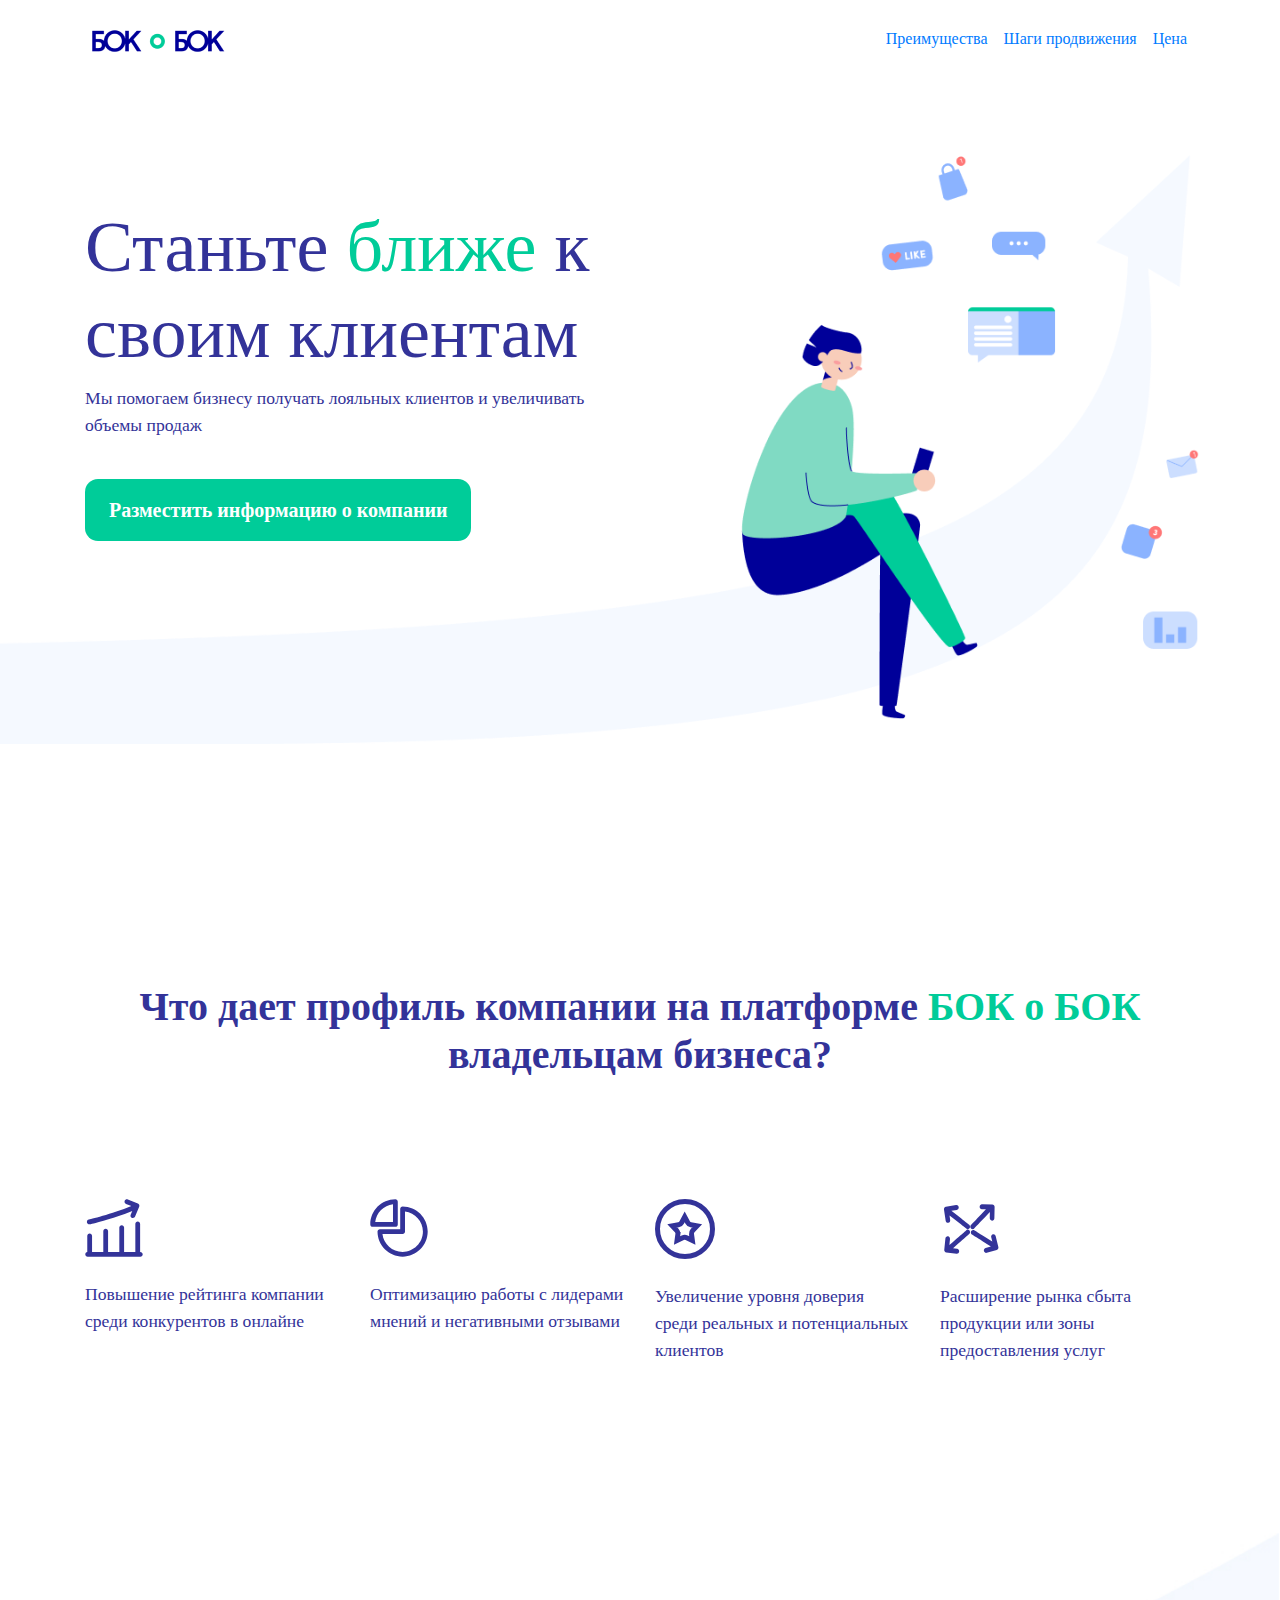
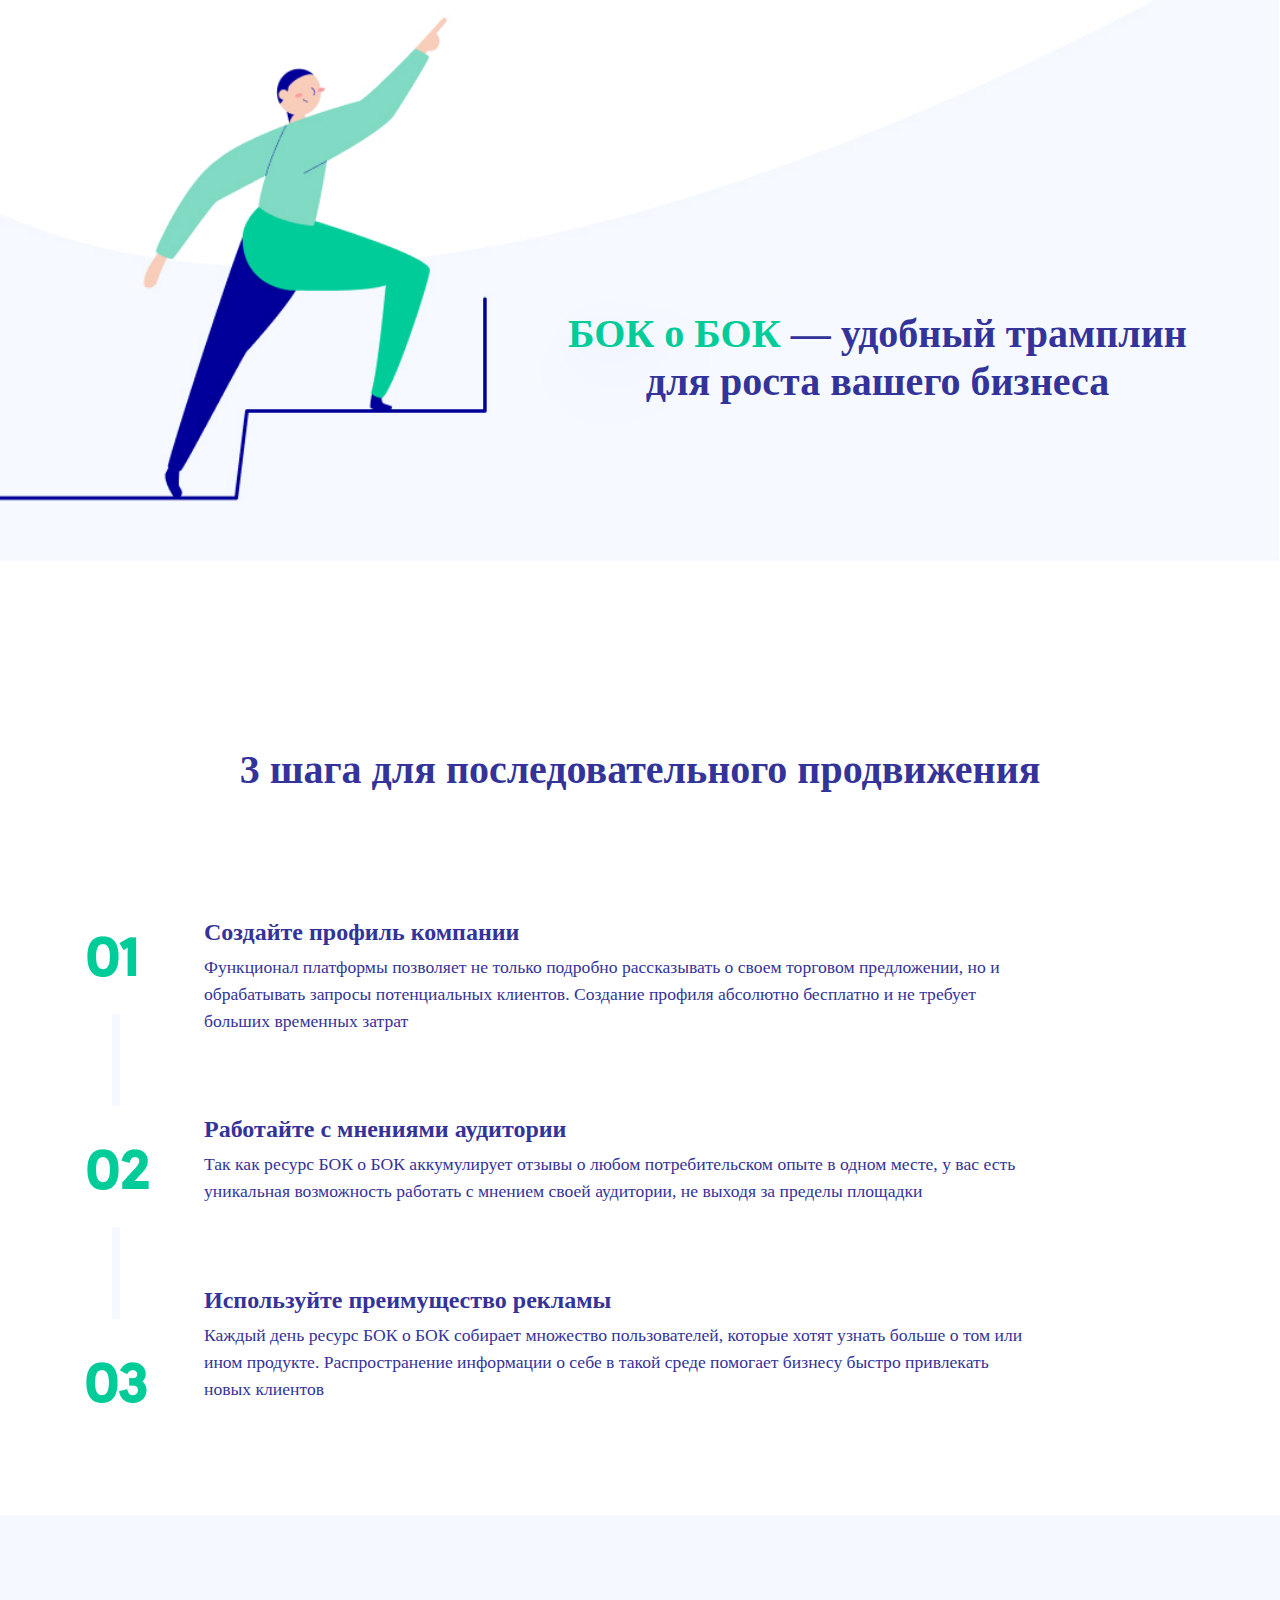
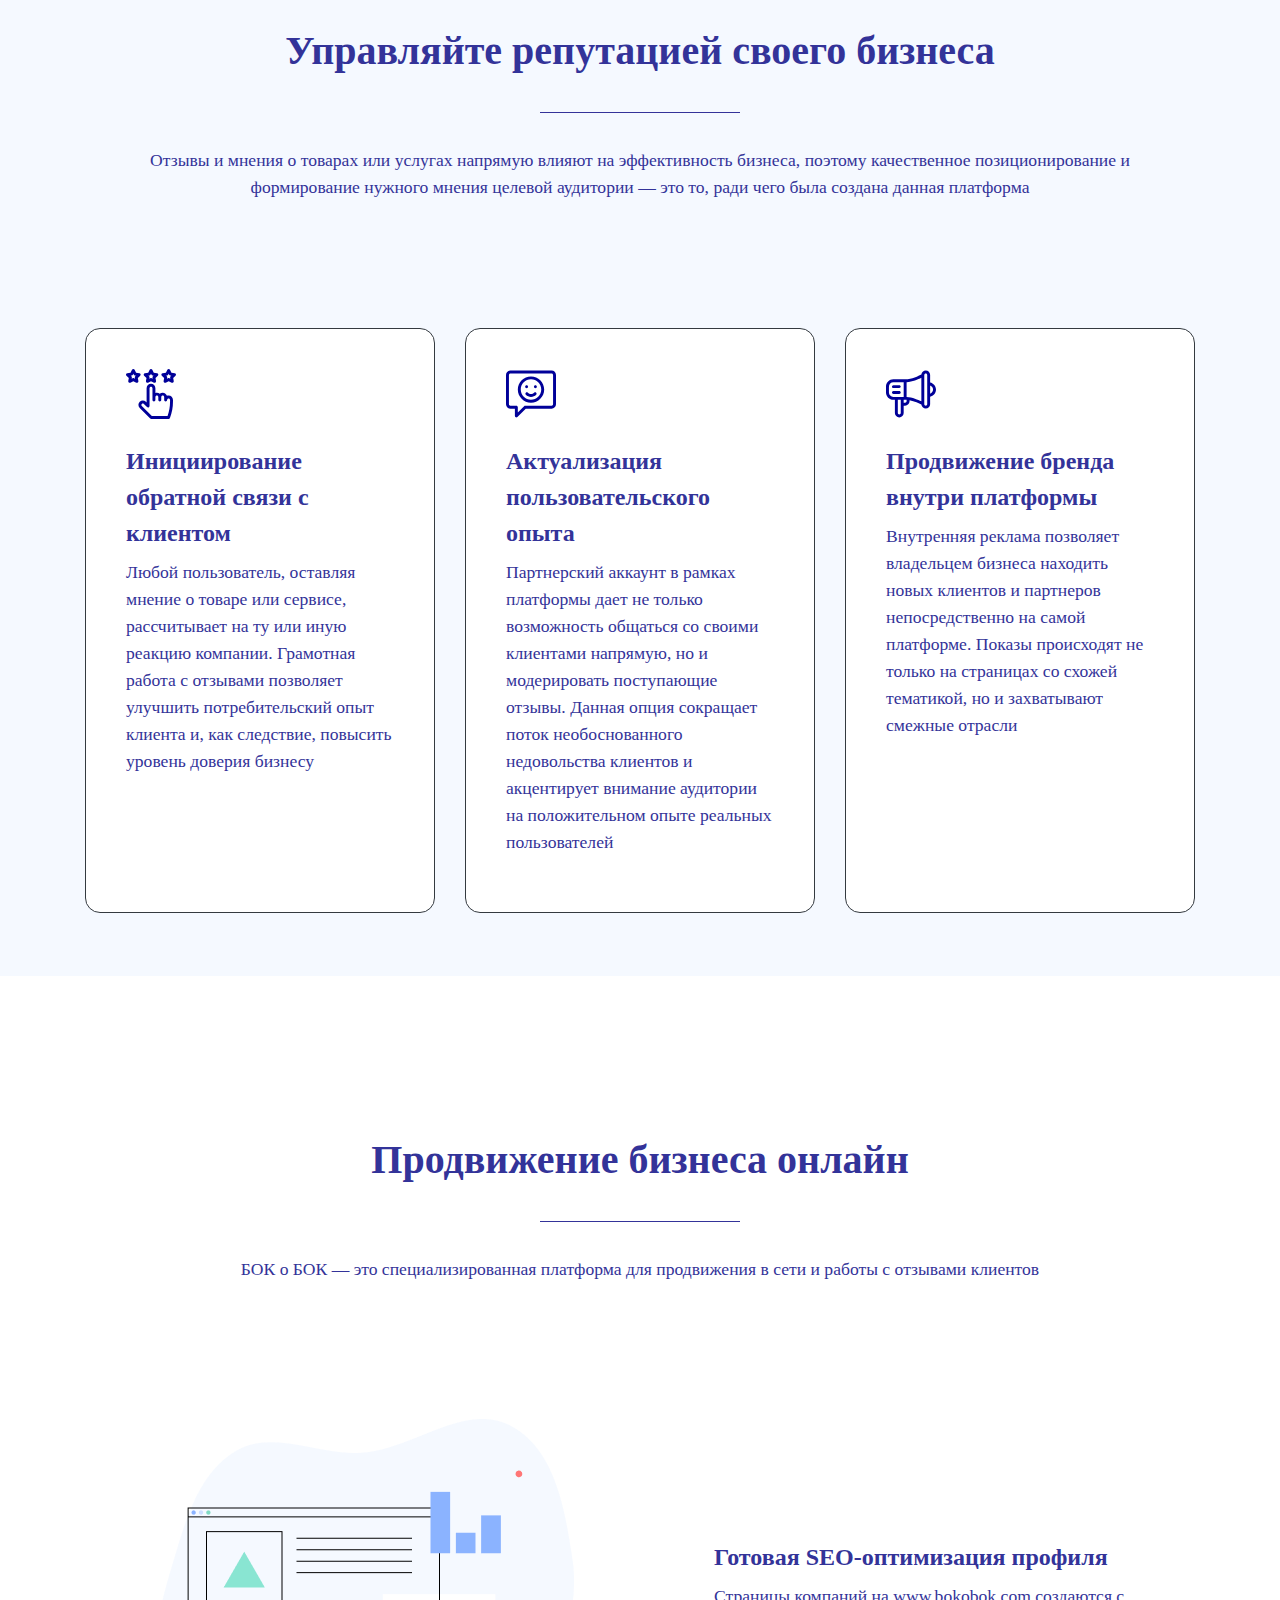
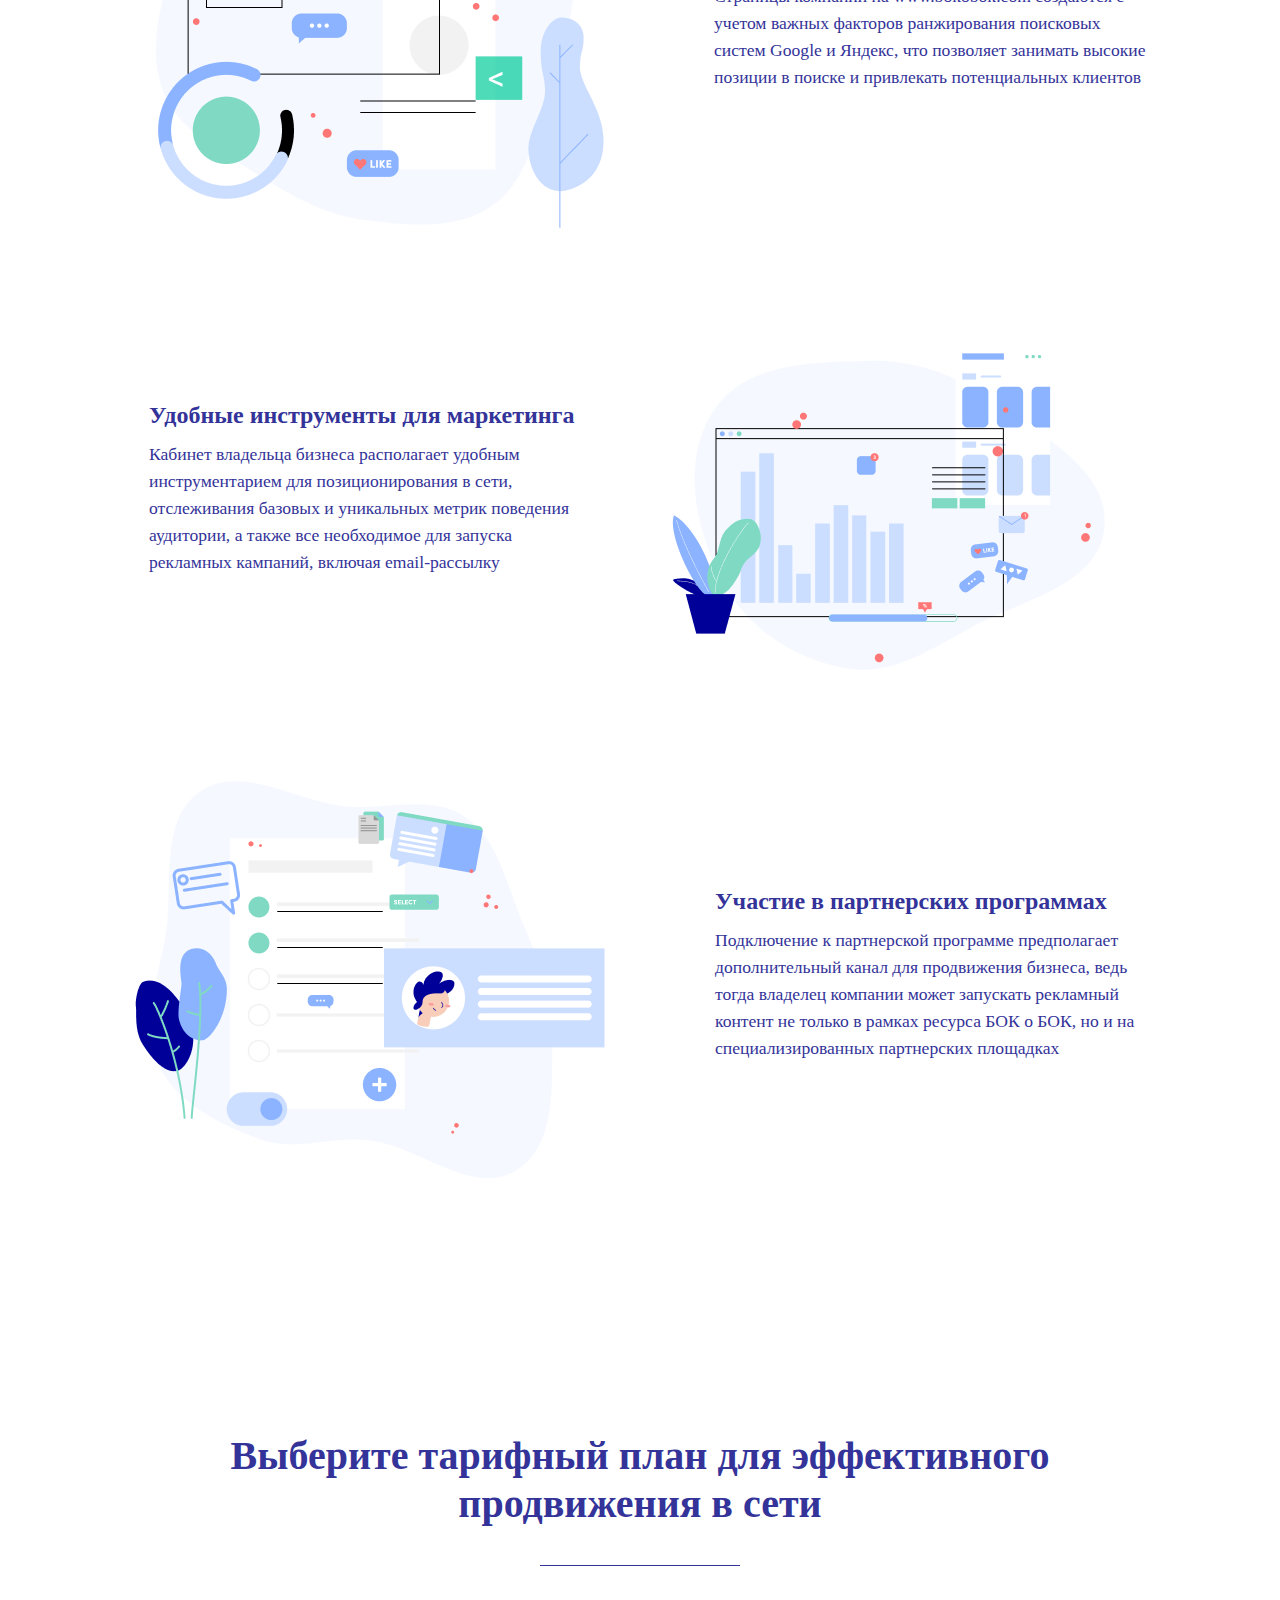
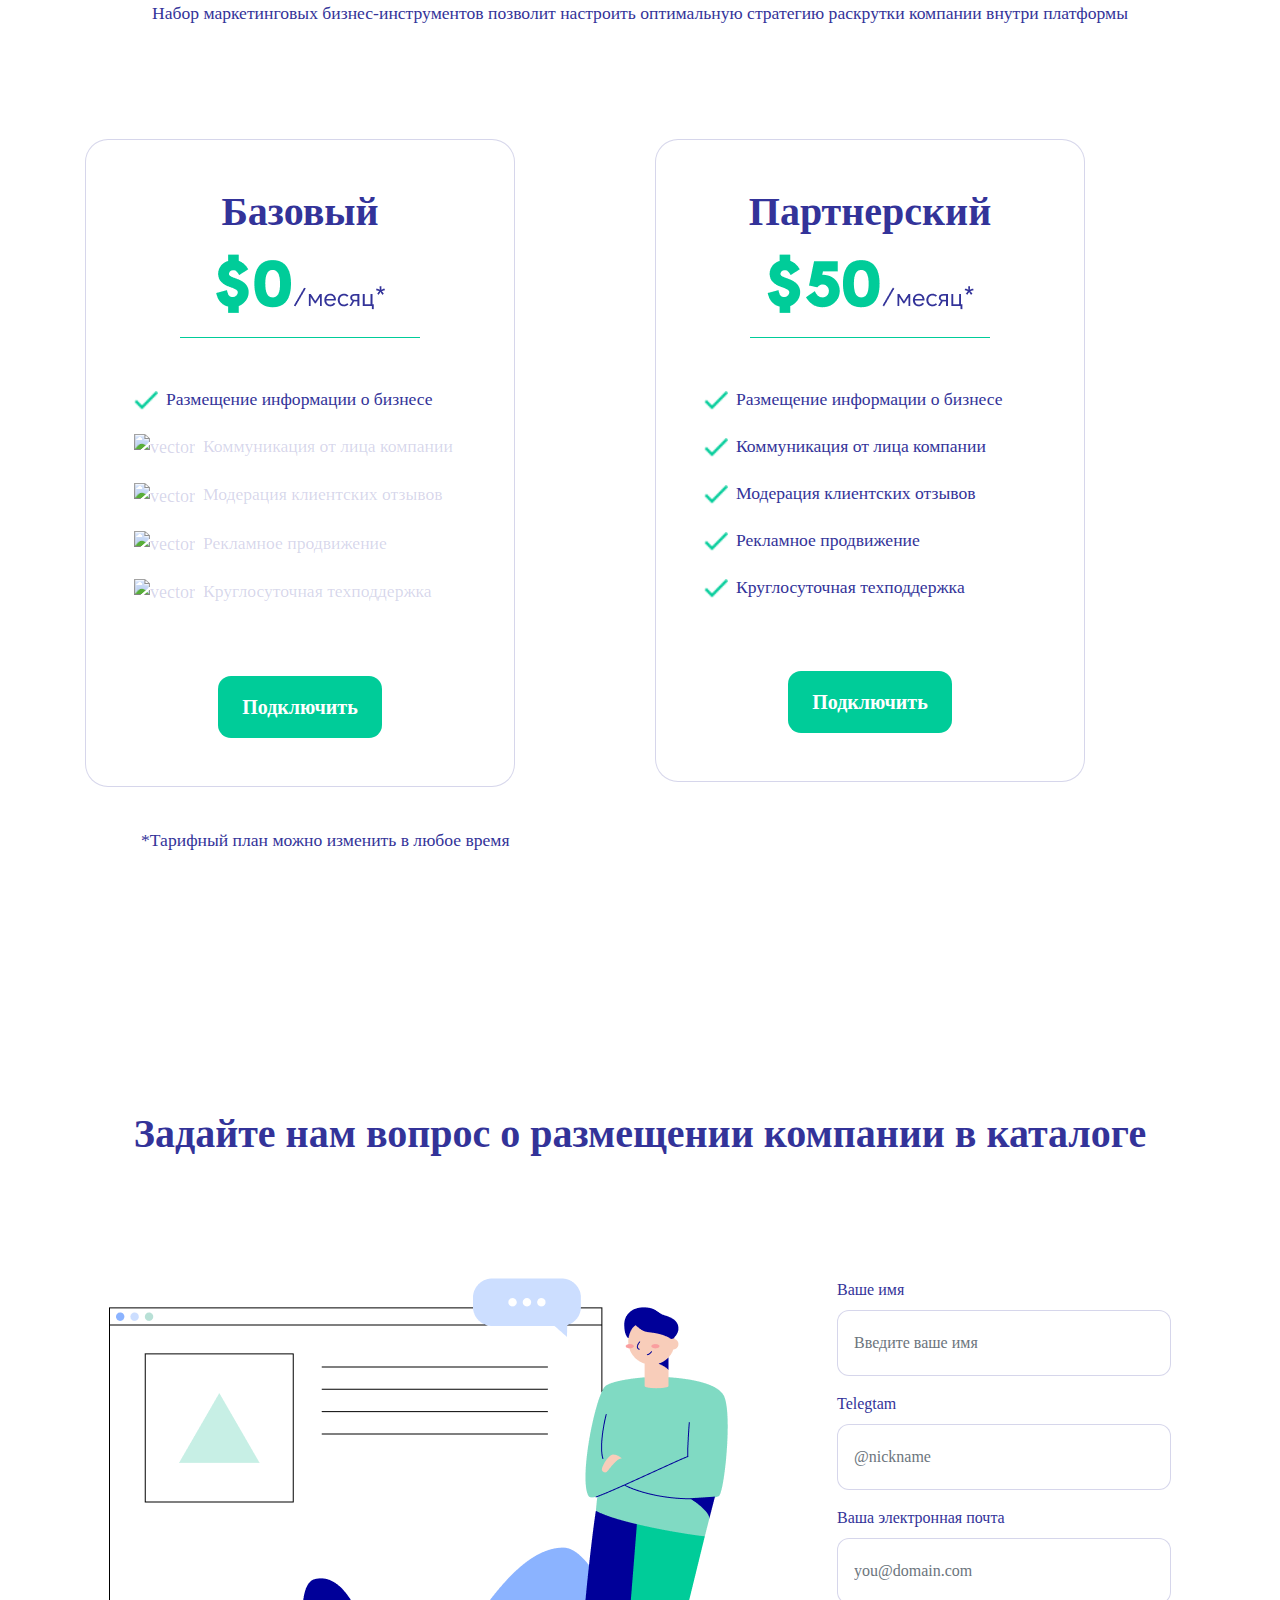
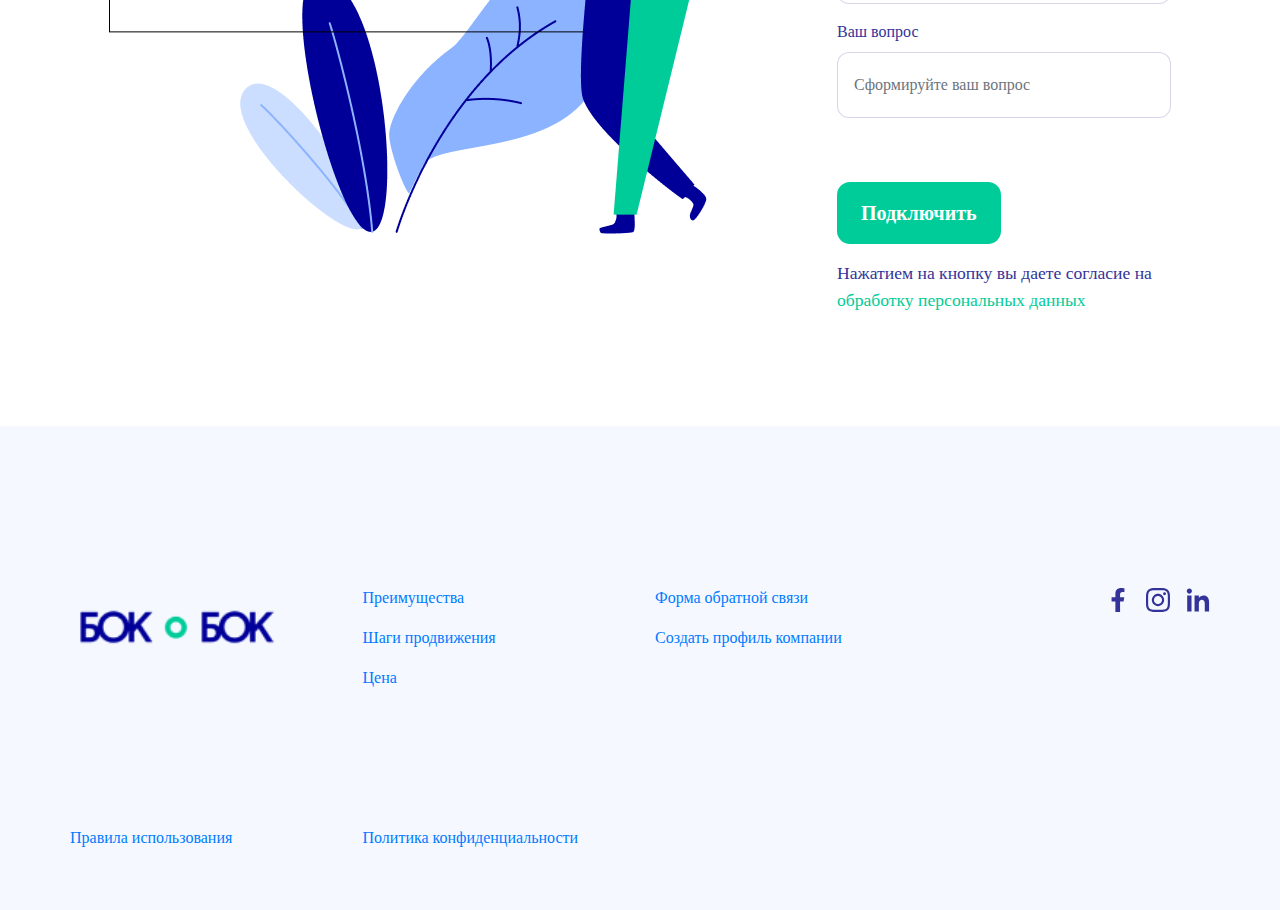
==== index.html @ e5f2a73c "s4" ====
<!DOCTYPE html>
<html lang="en">
<head>
    <meta charset="UTF-8">
    <meta http-equiv="X-UA-Compatible" content="IE=edge">
    <meta name="viewport" content="width=device-width, initial-scale=1.0">
    <title>Leading-page</title>
    <link rel="stylesheet" href="https://maxcdn.bootstrapcdn.com/bootstrap/4.0.0/css/bootstrap.min.css"
    integrity="sha384-Gn5384xqQ1aoWXA+058RXPxPg6fy4IWvTNh0E263XmFcJlSAwiGgFAW/dAiS6JXm" crossorigin="anonymous">
    <link rel="stylesheet" href="./css/style.css">
    <link rel="stylesheet" href="./fonts/fonts.css">
</head>
<body>


   <main>
    <!-- Navigation -->
<header>
    <nav class="navbar navbar-expand-md bg-white navbar-typography scrolling-navbar  fixed-top">
        <!-- Brand/logo -->
        <div class="container ">
            <div>
                <a class="navbar-brand" href="#">
                    <img src="./images/logo.png" alt="logo" style="width:145px;">
                </a>
            </div>
            <button class="navbar-toggler navbar-white" type="button" data-toggle="collapse"
                data-target="#collapsibleNavbar">
                <span class="navbar-toggler-icon"></span>
            </button>
            <!-- Links -->
            <div class="collapse navbar-collapse justify-content-end" id="collapsibleNavbar">
                <ul class="navbar-nav smooth-scroll ">
                    <li class="nav-item">
                        <a class="nav-link" href="#">Преимущества</a>
                    </li>
                    <li class="nav-item">
                        <a class="nav-link" href="#">Шаги продвижения</a>
                    </li>
                    <li class="nav-item">
                        <a class="nav-link " href="#">Цена</a>
                    </li>
                </ul>
            </div>

        </div>
    </nav>
</header>

<!-- section 1-->
<section class="section1">

    <div class="text-left container text-container ">
        <div class="row">
            <div class="col-sm-6">
                <h1 class="display-3">Станьте <span class="text-success">ближе</span> к своим клиентам</h1>
                <p class="mb-4" >Мы помогаем бизнесу получать лояльных клиентов и увеличивать объемы продаж</p>
                <button type="button" class="left btn btn-success mt-3">Разместить информацию о компании</button>
            </div>
        <!--  <div class="col-sm-6"></div>-->
        </div>

    </div>


</section>


<!-- section 2-->
<section class="section2 ">

    <div class="text-left container ">
        <div class="row">
            <div class="col-sm-12">
                <h2 class="tex">Что дает профиль компании на платформе <span class="text-success">БОК о БОК</span>
                    владельцам бизнеса?
                </h2>
            </div>
        </div>

        <div class="row tabl-text">
            <div class="col-sm-6 col-md-3">
                <img class="img-fluid mb-4" src="./images/Group.svg" alt="group ">
                <p>Повышение рейтинга компании среди конкурентов в онлайне</p>
            </div>
            <div class="col-sm-6 col-md-3"><img class="img-fluid mb-4" src="./images/path.svg" alt="path">
                <p>Оптимизацию работы с лидерами мнений и негативными отзывами</p>
            </div>
            <div class="col-sm-6 col-md-3"><img class="img-fluid mb-4" src="./images/star.svg" alt="star">
                <p>Увеличение уровня доверия среди реальных и потенциальных клиентов</p>
            </div>
            <div class="col-sm-6 col-md-3"><img class="img-fluid mb-4" src="./images/scale.svg" alt="scale">
                <p>Расширение рынка сбыта продукции или зоны предоставления услуг</p>
            </div>
        </div>


    </div>


</section>

<!-- section 3-->
<section class="section3 ">
    <div class="text-left container">
        <div class="row">
            <div class="col-sm-5">

            </div>
            <div class="col-sm-7">
                <h2> <span class="text-success">БОК о БОК</span> — удобный трамплин для роста вашего бизнеса</h2>
            </div>
        </div>
</section>


<!--section 4-->

<section >
    <div class="container pt-5 pb-5  mb-5 mt-5">   
        

            
            <div class="jumbotron text-center bg-transparent">
                <h2 class="mb-4">3 шага для последовательного продвижения</h2>
            </div>

           
            <div class="row">
                <div class="col-1 mr-3 d-block">
                <img  src="./images/numbers.png" alt="numbers">
                </div>
            
                <div class="col-9 col-md-offset-2 d-flex flex-column justify-content-between ml-2">
                    <div>
                        <h3 class="mb-1 ">Создайте профиль компании</h3>
                        <p>Функционал платформы позволяет не только подробно рассказывать о своем торговом предложении,
                        но и
                        обрабатывать запросы
                        потенциальных клиентов. Создание профиля абсолютно бесплатно и не требует больших временных
                        затрат</p>
                    </div>
            
                    <div>
                        <h3 class="mb-1">Работайте с мнениями аудитории</h3>
                        <p>Так как ресурс БОК о БОК аккумулирует отзывы о любом потребительском опыте в одном месте, у
                        вас
                        есть
                        уникальная
                        возможность работать с мнением своей аудитории, не выходя за пределы площадки</p>
                    </div>
            
                     <div class="text-left">
                        <h3 class="mb-1">Используйте преимущество рекламы</h3>
                         <p>Каждый день ресурс БОК о БОК собирает множество пользователей, которые хотят узнать больше о
                        том
                        или ином
                        продукте.
                        Распространение информации о себе в такой среде помогает бизнесу быстро привлекать новых
                        клиентов</p>
                    </div>
                </div>
            </div>
            </div>
            </div>
            </section>
<!--section 5-->

<section class="section5 ">
    <div class="container pt-5 pb-5  mb-5 mt-5">

        <div class="jumbotron text-center bg-transparent">
            <h2 class="mb-4">Управляйте репутацией своего бизнеса</h2>
            <img  src="./images/Line.jpg" alt="line">
            <p class="mt-4 ">Отзывы и мнения о товарах или услугах напрямую влияют на эффективность бизнеса, поэтому качественное
                позиционирование и
                формирование нужного мнения целевой аудитории — это то, ради чего была создана данная платформа</p>
        </div>

        <div class="row gx-5 d-flex justify-content-between">

            <div class="col  bg-white border-dark d-block row-card box">
                <img  class="mb-4" src="./images/rating.svg" alt="rating">
                <h3 class="">Инициирование обратной связи с клиентом</h3>
                <p>Любой пользователь, оставляя мнение о товаре или сервисе, рассчитывает на ту или иную реакцию
                    компании. Грамотная
                    работа
                    с отзывами позволяет улучшить потребительский опыт клиента и, как следствие, повысить уровень
                    доверия бизнесу
                </p>
            </div>

            <div class="col  bg-white border-dark d-block row-card box">
                    

                <img class="mb-4" src="./images/good-review.svg" alt="good">
                <h3>Актуализация пользовательского опыта</h3>
                <p>Партнерский аккаунт в рамках платформы дает не только возможность общаться со своими клиентами
                    напрямую, но и
                    модерировать поступающие отзывы. Данная опция сокращает поток необоснованного недовольства клиентов
                    и акцентирует
                    внимание аудитории на положительном опыте реальных пользователей
                </p>
            
            </div>

            <div class="col  bg-white border-dark d-block row-card box">
                <img class="mb-4" src="./images/megaphone.svg" alt="megaphone">
                <h3>Продвижение бренда внутри платформы</h3>
                <p>Внутренняя реклама позволяет владельцем бизнеса находить новых клиентов и партнеров непосредственно
                    на самой платформе.
                    Показы происходят не только на страницах со схожей тематикой, но и захватывают смежные отрасли
                </p>
            </div>
      
        </div>
    </div>
</section>

    <!--section 6-->
    <section >

        <div class="container pt-5 pb-5  mb-5 mt-5">

            <div class="jumbotron text-center ">
                <h2 class="mb-4">Продвижение бизнеса онлайн</h2>
                <img  src="./images/Line.jpg" alt="line">
                <p class="mt-4 ">БОК о БОК — это специализированная платформа для продвижения в сети и работы с отзывами клиентов</p>
            </div>


        <div class="container px-4">
            <div class="row gx-5">

                <div class="col">
                    <div class="p-4 mr-3"> 
                        <img  src="./images/illustr1.png" alt="illustr1"></div>
                </div>
                <div class="col d-flex justify-content-around align-items-center  ml-3 ">
                    <div class="p-4  ">
                   <h3>Готовая SEO-оптимизация профиля</h3>
                    <p >Страницы компаний на www.bokobok.com создаются с учетом важных факторов ранжирования поисковых систем Google и Яндекс,
                    что позволяет занимать высокие позиции в поиске и привлекать потенциальных клиентов</p>
                </div>
                </div>
            </div>

            <div class="row gx-5">
            
                
                <div class="col d-flex justify-content-around align-items-center ml-3">
                    <div class="p-4 ">
                        <h3>Удобные инструменты для маркетинга</h3>
                        <p >Кабинет владельца бизнеса располагает удобным инструментарием для позиционирования в
                            сети, отслеживания базовых и
                            уникальных метрик поведения аудитории, а также все необходимое для запуска рекламных кампаний, включая
                            email-рассылку</p>
                    </div>
                </div>
                <div class="col ">
                    <div class="p-4 mr-3">
                        <img src="./images/illustr2.png" alt="illustr2">
                    </div>
                </div>
            </div>

<div class="row gx-5">

    <div class="col">
        <div class="p-4 mr-3">
            <img src="./images/illustr3.png" alt="illustr3">
        </div>
    </div>
    <div class="col d-flex justify-content-around align-items-center ml-3">
        <div class="p-4 ">
            <h3>Участие в партнерских программах</h3>
            <p>Подключение к партнерской программе предполагает дополнительный канал для продвижения бизнеса, ведь тогда владелец
            компании может запускать рекламный контент не только в рамках ресурса БОК о БОК, но и на специализированных партнерских
            площадках</p>
        </div>
    </div>
</div>
        </div>
    </section>

    <!--section 7-->

<section>

    <div class="container pt-5 pb-5  mb-5 mt-5">

        <div class="jumbotron text-center ">
            <h2 class="mb-4">Выберите тарифный план для эффективного продвижения в сети</h2>
            <img src="./images/Line.jpg" alt="line">
            <p class="mt-4 ">Набор маркетинговых бизнес-инструментов позволит настроить оптимальную стратегию раскрутки компании внутри платформы
            </p>
        </div>



    <!--     <div class="card-deck d-flex justify-content-around align-items-center ">-->
        <div class="row ">
            <div class="col-lg-6 col-sm-12 mb-sm-2">
                <div class="card p-sm-3 p-md-5">
                <div class="card-body p-0">
                    <h2 class="card-title text-center mb-4">Базовый</h2>
                    <div class="card-subtitle mb-2 text-muted ">
                        <img class="mb-4 procent" src="./images/procent0.png" alt="procent">
                        <img class="mb-5 line" src="./images/LineGrin.svg" alt="line">
                    </div>
            
                    <!--  <div class="card" style="width: 18rem;"></div>-->
                    <ul class="list-group list-group-flush list-unstyled ul">
                        <li class="li d-flex">
                            <div class="mr-2">
                                <img class="left " src="./images/1vector.png" alt="vector" width="24px">
                            </div>
            
                            <p class="mb-0">Размещение информации о бизнесе</p>
            
                        </li>
                        <li class="color-li li d-flex">
                            <div class="mr-2">
                                <img class="left img-fluid"  src="./images/vector.png" alt="vector">
                            </div>
                            <p class="mb-0">Коммуникация от лица компании</p>
                        </li>
                        <li class="color-li li d-flex">
                            <div class="mr-2"><img class="left img-fluid" width="24px" src="./images/vector.png" alt="vector"></div>
                            <p class="mb-0">Модерация клиентских отзывов</p>
                        </li>
                        <li class="color-li li d-flex">
                            <div class="mr-2"><img class="left img-fluid" width="24px" src="./images/vector.png" alt="vector"></div>
                            <p class="mb-0">Рекламное продвижение</p>
                        </li>
                        <li class="color-li li d-flex">
                            <div class="mr-2"><img class="left img-fluid" width="24px" src="./images/vector.png" alt="vector"></div>
                            <p class="mb-0">Круглосуточная техподдержка</p>
                        </li>
                    </ul>
                    <button type="button" class="btn btn-success d-block ml-auto mr-auto">Подключить</button>
            
            
            
                </div>
            </div></div>


            <div class="col-lg-6 col-sm-12  pr-0">
                <div class="card p-sm-3 p-md-5 mr-0">
                <div class="card-body p-0">
                    <h2 class="card-title text-center mb-4">Партнерский</h2>
                    <div class="card-subtitle mb-2 text-muted">
                        <img class="mb-4 procent" src="./images/procent50.png" alt="procent">
                        <img class="mb-5 line" src="./images/LineGrin.svg" alt="line">
                    </div>
            
                    <!--  <div class="card" style="width: 18rem;"></div>-->
                    <ul class="list-group list-group-flush list-unstyled ul">
                        <li class="li d-flex">
                            <div class="mr-2"><img class="left " src="./images/1vector.png" alt="vector" width="24px"></div>
            
                            <p class="mb-0">Размещение информации о бизнесе</p>
            
                        </li>
                        <li class="li d-flex">
                            <div class="mr-2"><img class="left " width="24px" src="./images/1vector.png" alt="vector"></div>
                            <p class="mb-0">Коммуникация от лица компании</p>
                        </li>
                        <li class=" li d-flex">
                            <div class="mr-2"><img class="left " width="24px" src="./images/1vector.png" alt="vector"></div>
                            <p class="mb-0">Модерация клиентских отзывов</p>
                        </li>
                        <li class=" li d-flex">
                            <div class="mr-2"><img class="left " width="24px" src="./images/1vector.png" alt="vector"></div>
                            <p class="mb-0">Рекламное продвижение</p>
                        </li>
                        <li class=" li d-flex">
                            <div class="mr-2"><img class="left " width="24px" src="./images/1vector.png" alt="vector"></div>
                            <p class="mb-0">Круглосуточная техподдержка</p>
                        </li>
                    </ul>
                    <button type="button" class="btn btn-success d-block ml-auto mr-auto">Подключить</button>
                </div>
            </div></div>
        </div>    
<p class="coment ml-4">*Тарифный план можно изменить в любое время</p>
    </div>
</section>

<!--section 8-->

<section>

    <div class="container pt-5 pb-5  mb-5 mt-5">

        <div class="jumbotron text-center ">
            <h2 class="mb-4">Задайте нам вопрос о размещении компании в каталоге</h2>
        </div>

        <div class="container px-4">
            <div class="row gx-5">
                <!--card-->
                <div class="col-md-8 ">
                    <img class="img-fluid" src="./images/illust4.png" alt="illustr4">
                </div>
        
        
                <!--form-->
                <div class="col-md-4 ">
                    <form>
                        <div class="form-group">
                            <label for="exampleFormControlName">Ваше имя</label>
                            <input type="email" class="form-control" id="exampleFormControlName" placeholder="Введите ваше имя">
                        </div>
                        <div class="form-group">
                            <label for="exampleFormControlTelegram">Telegtam</label>
                            <input type="email" class="form-control" id="exampleFormControlTelegram" placeholder="@nickname">
                        </div>
                        <div class="form-group">
                            <label for="exampleFormControlEmail">Ваша электронная почта</label>
                            <input type="email" class="form-control" id="exampleFormControlEmail" placeholder="you@domain.com">
                        </div>
                        <div class="form-group mb-3">
                            <label for="exampleFormControlEmail">Ваш вопрос</label>
                            <input type="email" class="form-control" id="exampleFormControlEmail"
                                placeholder="Сформируйте ваш вопрос">
                        </div>
                        <button type="submit" class="btn btn-success left mt-5">Подключить</button>
                        <p class="mt-3">Нажатием на кнопку вы даете согласие на <span class="text-success">обработку персональных данных</span></p>
                    </form>
                    
                </div>
        
        
            </div>
        </div>
        
        
        
        
        </div>
</section>





   </main>
    
    <footer >
        <div class="container">
            <div class="row footer-row">


                <div class="col-sm-3  col-12">
                   
                        <a  href="#">
                            <img src="./images/logo.png" alt="logo" style="width:212px;" class="img-fluid">
                        </a>
                    
                </div>
    

                <div class="col-sm-3  col-12">
                    <ul class="list-unstyled">
                        <li class="mb-3">
                            <a class="" href="#">Преимущества</a>
                        </li>
                        <li class="mb-3">
                            <a class="" href="#">Шаги продвижения</a>
                        </li>
                        <li class="mb-3">
                            <a class="" href="#">Цена</a>
                        </li>
                    </ul>
                </div>
    

                <div class="col-md-3  col-12">
                    <ul class="list-unstyled">
                        <li class="mb-3">
                            <a class="" href="#">Форма обратной связи</a>
                        </li>
                        <li class="">
                            <a class="" href="#">Создать профиль компании</a>
                        </li>
                        
                    </ul>
                </div>
    

                <div class="col-md-3  col-sm-12  d-flex justify-content-end ">
                <a class="mr-3" href="#">   
                        <img src="./images/facebook.svg" alt="fb"  style="width: 24px; height: 24px;">  
                </a>
                <a class="mr-3" href="#">
                    <img src="./images/inst.svg" alt="inst" style="width: 24px; height: 24px;">
                </a>
                <a class="" href="#">
                    <img src="./images/in.svg" alt="in" style="width: 24px; height: 24px;">
                </a>
                </div>
    
    
    
            </div>

            <div class="row">
                <div class="col-3 pr-0">
                    <a class="" href="#">Правила использования</a>
                </div>
                <div class="col-3 ">
                    <a class="" href="#">Политика конфиденциальности</a>
                </div>
            </div>
            
            </div>
            </div>
    
    
    </footer>
    <script src="https://code.jquery.com/jquery-3.2.1.slim.min.js"
        integrity="sha384-KJ3o2DKtIkvYIK3UENzmM7KCkRr/rE9/Qpg6aAZGJwFDMVNA/GpGFF93hXpG5KkN"
        crossorigin="anonymous"></script>
    <script src="https://cdnjs.cloudflare.com/ajax/libs/popper.js/1.12.9/umd/popper.min.js"
        integrity="sha384-ApNbgh9B+Y1QKtv3Rn7W3mgPxhU9K/ScQsAP7hUibX39j7fakFPskvXusvfa0b4Q"
        crossorigin="anonymous"></script>
    <script src="https://maxcdn.bootstrapcdn.com/bootstrap/4.0.0/js/bootstrap.min.js"
        integrity="sha384-JZR6Spejh4U02d8jOt6vLEHfe/JQGiRRSQQxSfFWpi1MquVdAyjUar5+76PVCmYl"
        crossorigin="anonymous"></script>
</body>
</html>
---- css/style.css ----
body{
  /*padding-top: 70px;*/
  font-style: normal;
  font-family: 'URWGeometric';
  color: #333399;
  max-width: 1440px;
  margin-left: auto;
  margin-right: auto;
}
/*body, html {
  height: 100%;
}*/

.btn{
  font-style: normal;
  font-weight: bold;
  font-size: 1.25rem;
  background: #00CC99;
   padding: 1rem 1.5rem;
   border-radius: 13px;
   border: #00CC99;
}
h2{
    
  font-weight: bold;
  font-size: 2.5rem;
  text-align: center;
}
h3{
font-weight: bold;
font-size: 1.5rem;
line-height: 36px;

}

p{
font-weight: normal;
font-size: 1.1rem;
line-height: 27px;

}

/*Navigation*/
.navbar-toggler-icon {
  background-image: url("data:image/svg+xml;charset=utf8,%3Csvg viewBox='0 0 32 32' xmlns='http://www.w3.org/2000/svg'%3E%3Cpath stroke='rgb(37, 33, 36)' stroke-width='2' stroke-linecap='round' stroke-miterlimit='10' d='M4 8h24M4 16h24M4 24h24'/%3E%3C/svg%3E");
}

.navbar-toggler {
  border: none;
} 

/*section1*/
.section1{
  margin-top: 92px;
   background-image: url(../images/section1.jpg);
   background-size: 100%;
  background-repeat: no-repeat;

  
  background-position: center center;

 }
 .text-container{
   padding-top: 112px;
   padding-bottom: 252px;
 }
.text-success{
   color: #00CC99!important;
 }
/*section 2*/
.tex{
   margin-bottom: 120px;
   margin-top: 190px;
 }
/*section 3*/
.section3{
   background-image: url(../images/illustration.jpg) ;
    background-size: 100%;
  background-repeat: no-repeat;

  
  background-position: center center;
 }
 .section3 h2{
   padding-top: 400px;
   padding-bottom: 172px;
 }
/*section5*/
.section5{
background: #F5F9FF;
}
.row-card{
  margin: 15px;
  padding: 40px;
  border: 1px solid  rgba(51, 51, 153, 0.2);
  box-sizing: border-box;
  border-radius: 15px;
  
}


/*////section 6////*/
.tabl-text{
  padding-bottom: 130px;
  margin-bottom: 0px;
}
.jumbotron{
    background: white;
}

/*@media (min-width: 576px)  @media (min-width: 992px) @media (min-width: 768px)*/
/*/section 7/*/
.color-li{
color: rgba(51, 51, 153, 0.2);
}

.card{
    max-width: 430px;
    min-width: 320px !important;
   /* padding: 3.7rem;*/
    border: 1px solid rgba(51, 51, 153, 0.2);
  box-sizing: border-box;
  border-radius: 23px !important;
}


.procent, .line{
    display: block;
    margin-left: auto;
    margin-right: auto;
}
.li{
  font-weight: normal;
font-size: 18px;
line-height: 27px;
margin-bottom: 20px;
}
.ul{
  margin-bottom: 50px;
}
.coment{
  padding: 2rem;
}

input{
padding: 1.25rem 1rem !important;
border: 1px solid rgba(51, 51, 153, 0.2)!important;
border-radius: 12px!important;
}

/*footer*/
footer{
  background: #F5F9FF;
}

footer .container{
  padding: 160px 0px 60px 0px;
margin-left: auto;
margin-right: auto;
}
.footer-row{
  margin-bottom: 120px;
}
---- fonts/fonts.css ----
/* Regular */

@font-face {
    font-family: 'URWGeometric';
    src: local('URWGeometric'); 
    font-weight: 400;
    font-style: normal;
}

/* Bold */

@font-face {
    font-family: 'URWGeometric';
    src: local('URWGeometric'); 
    font-weight: 700;
    font-style: normal;
}
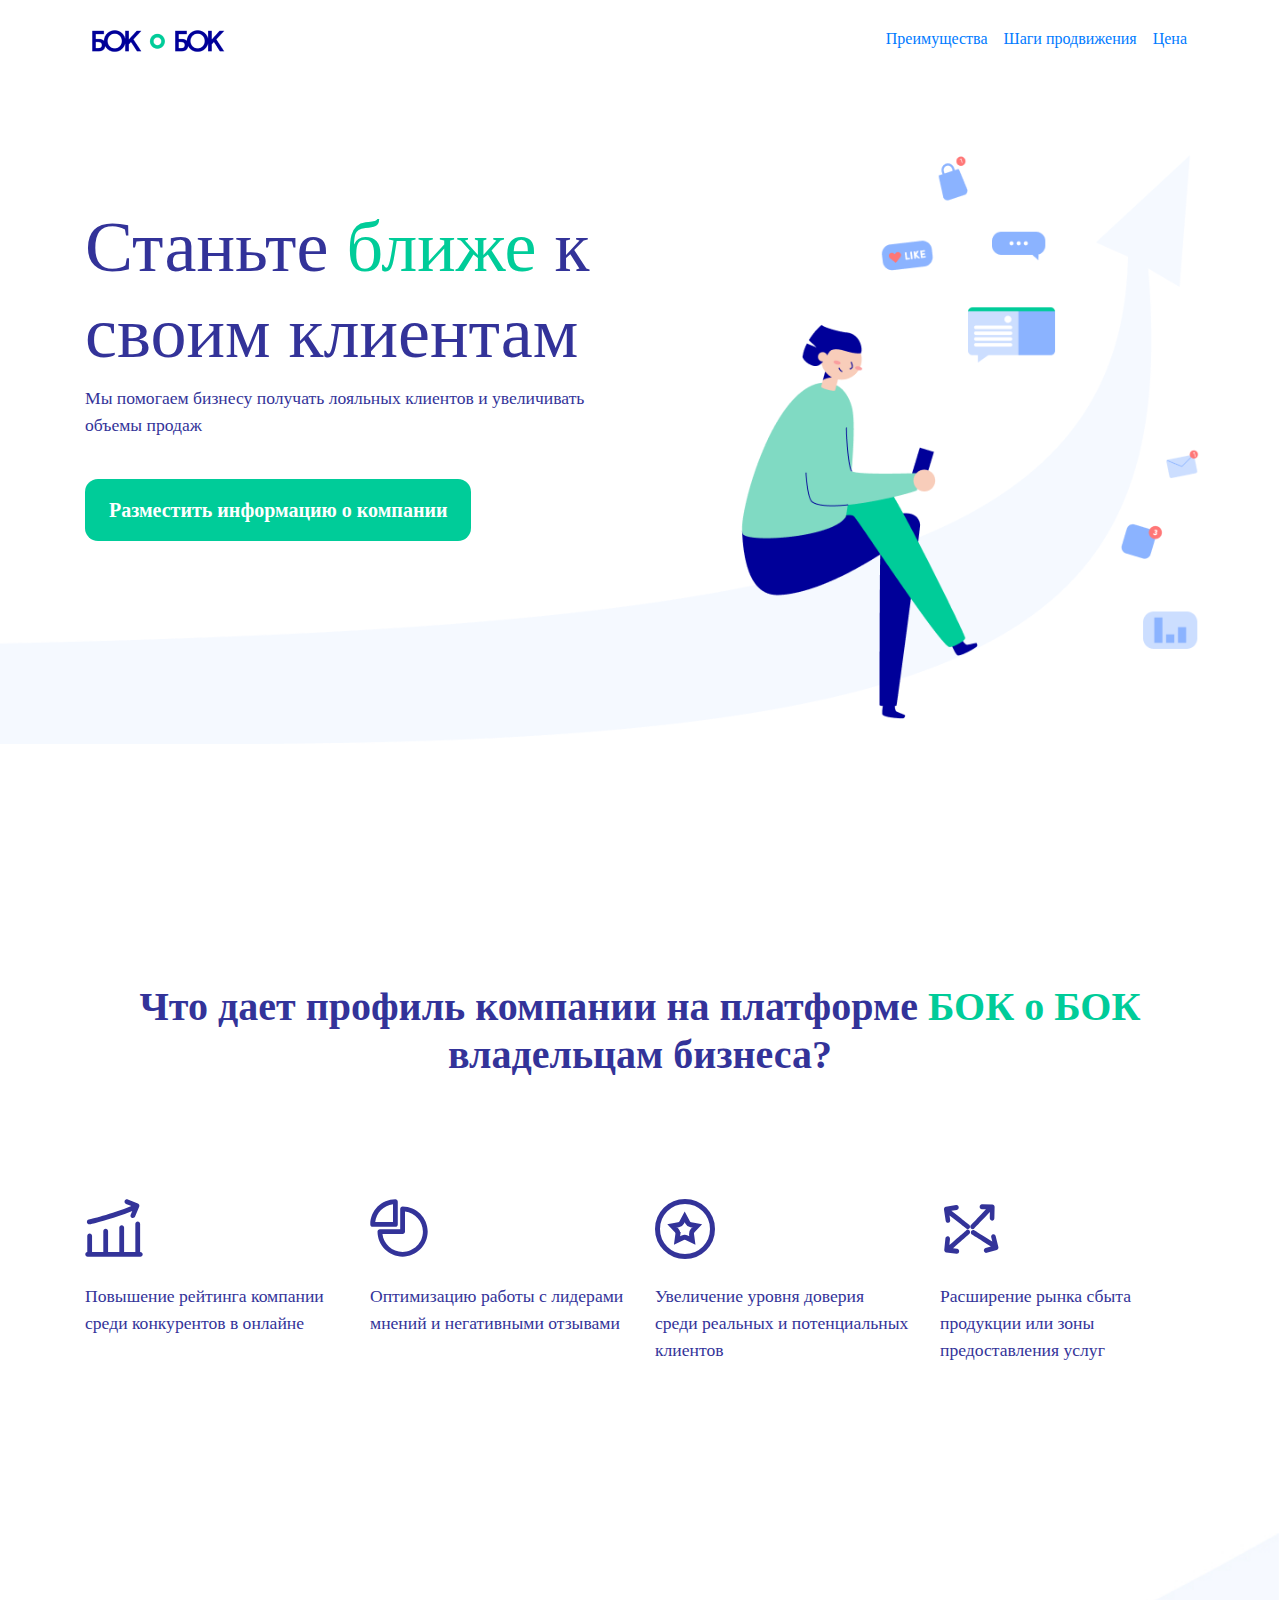
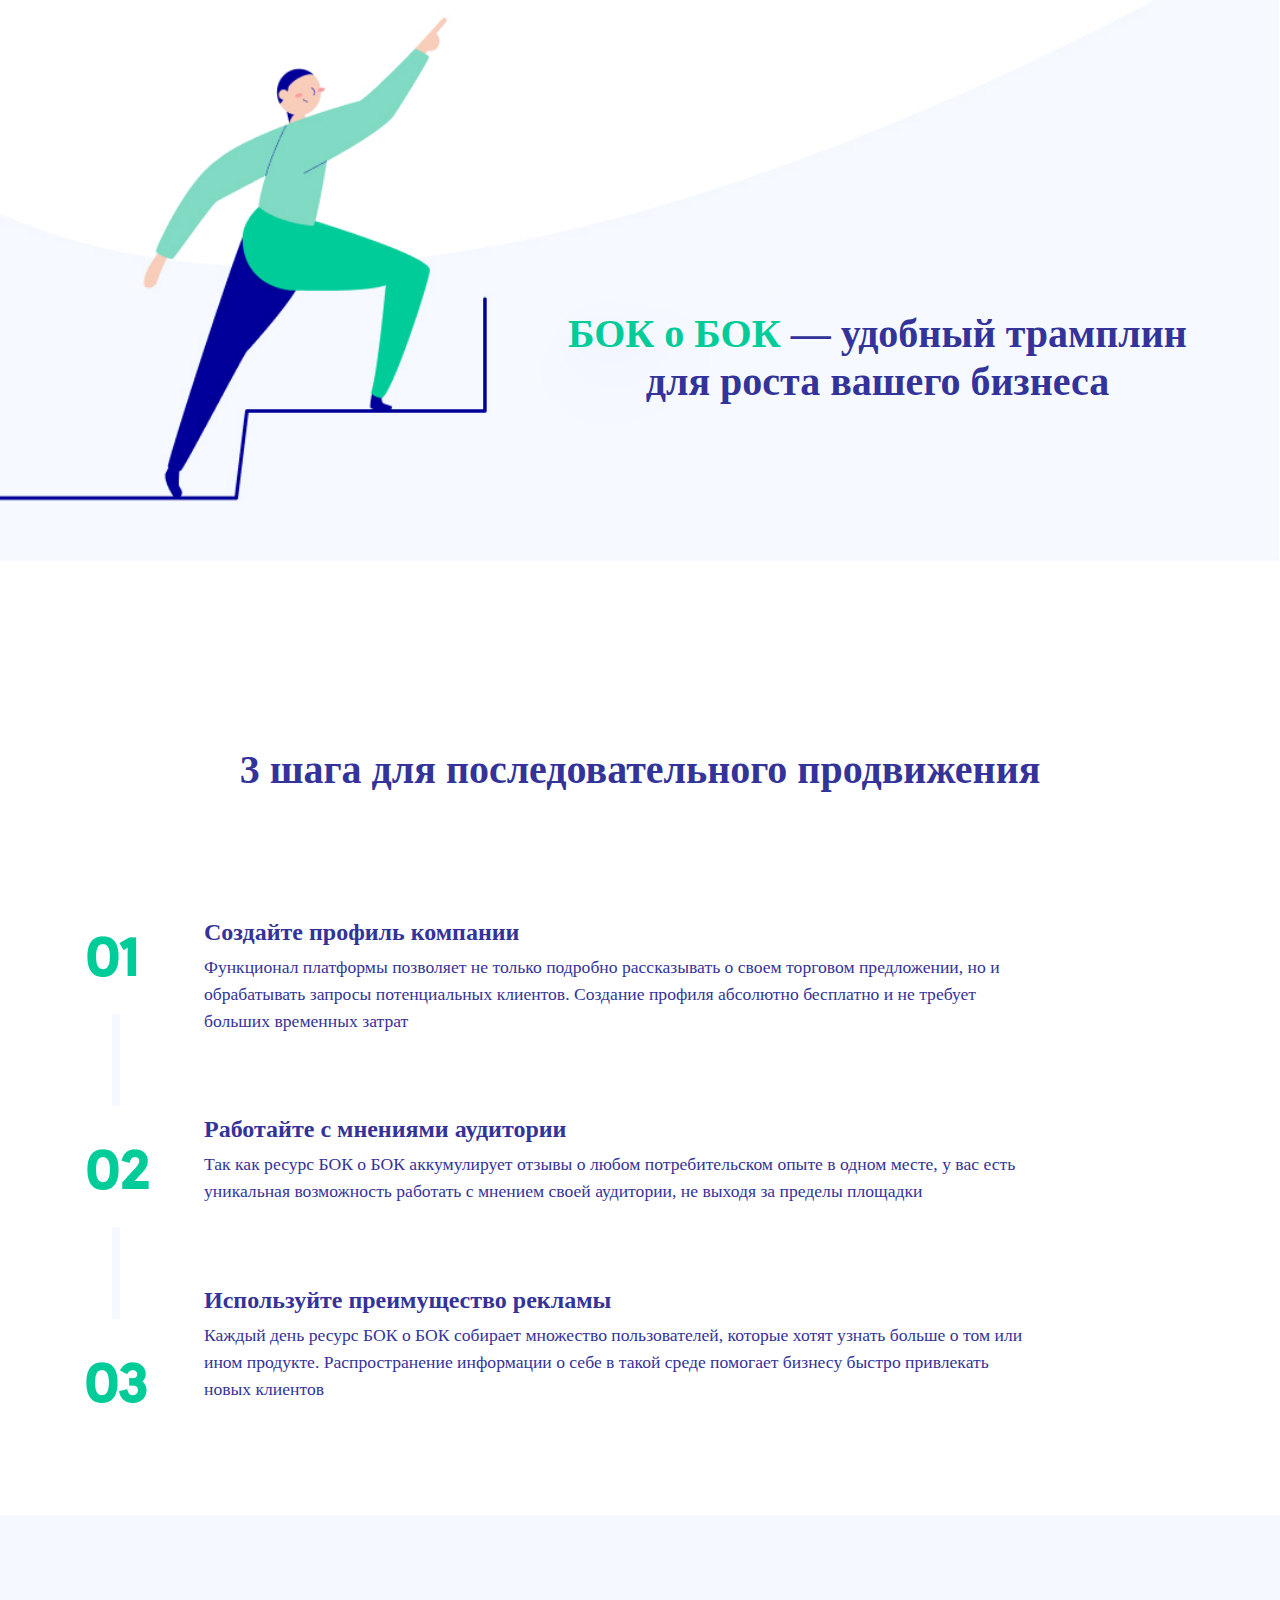
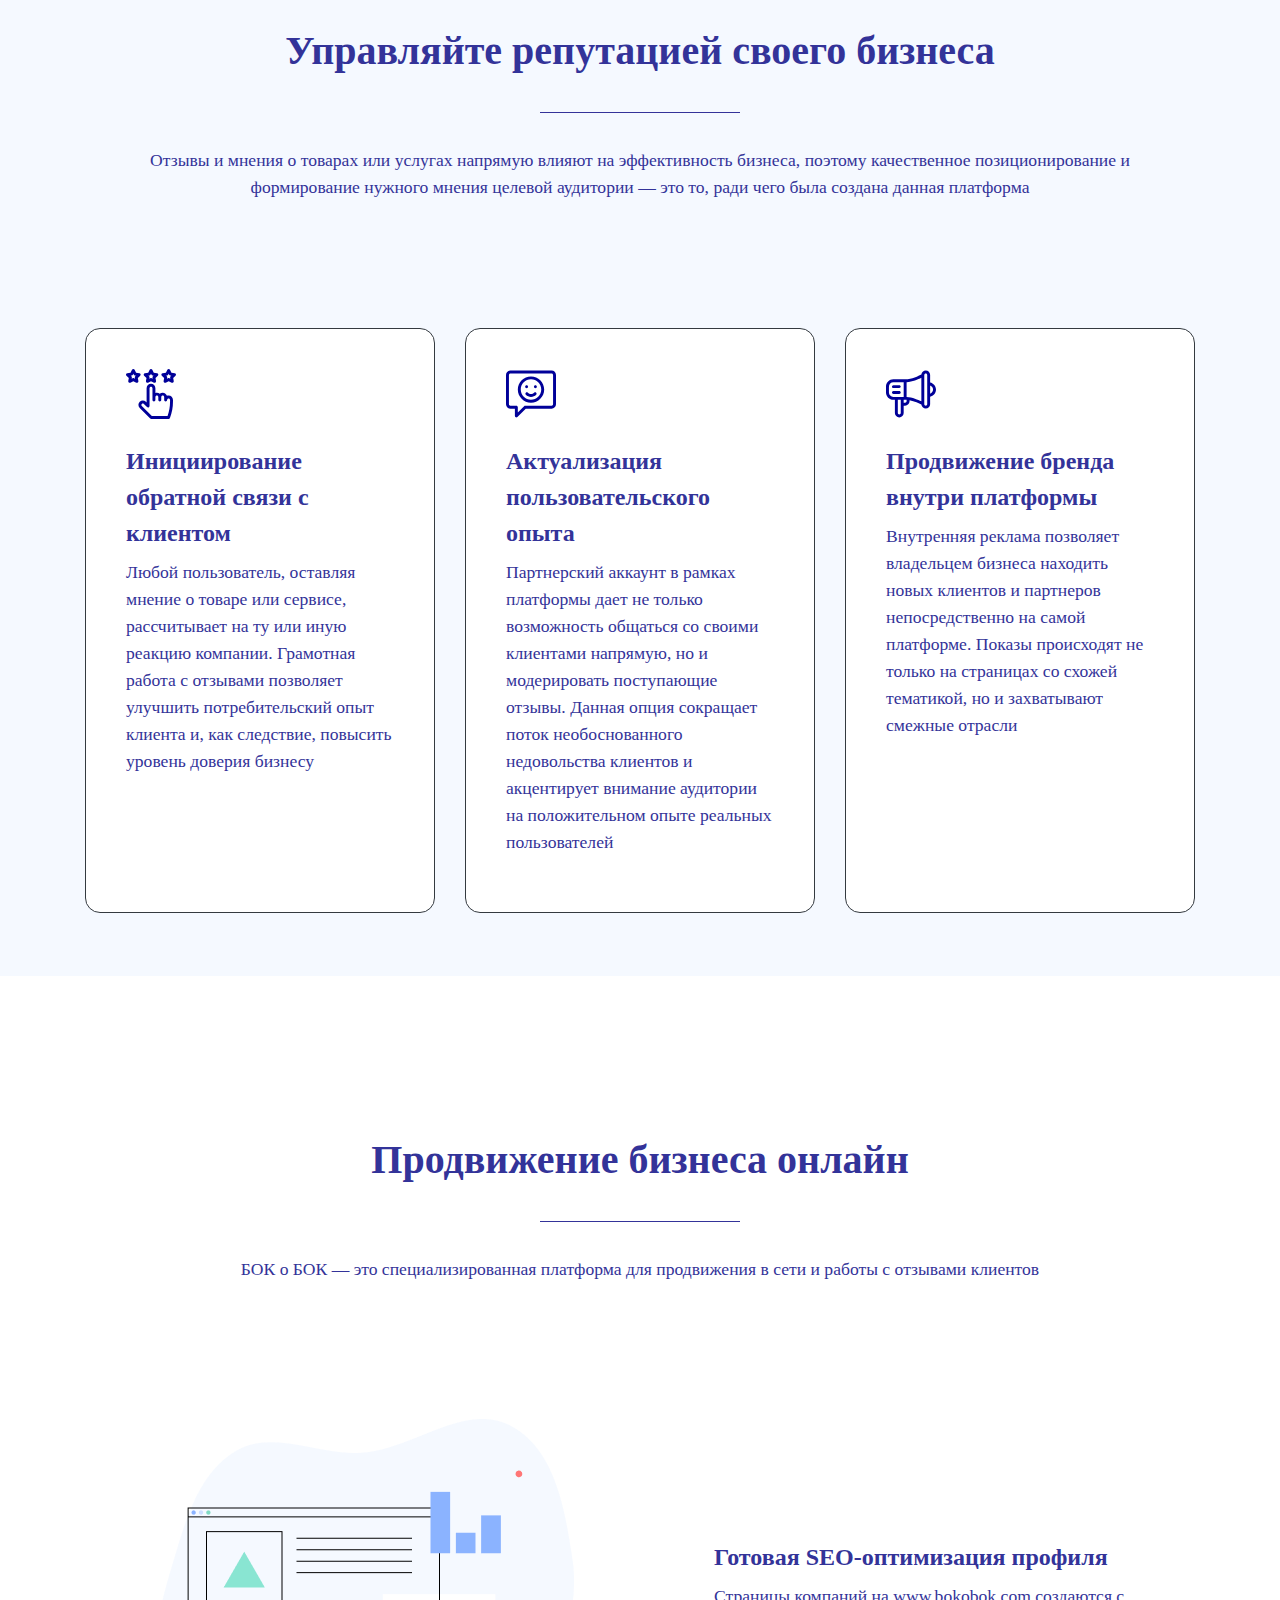
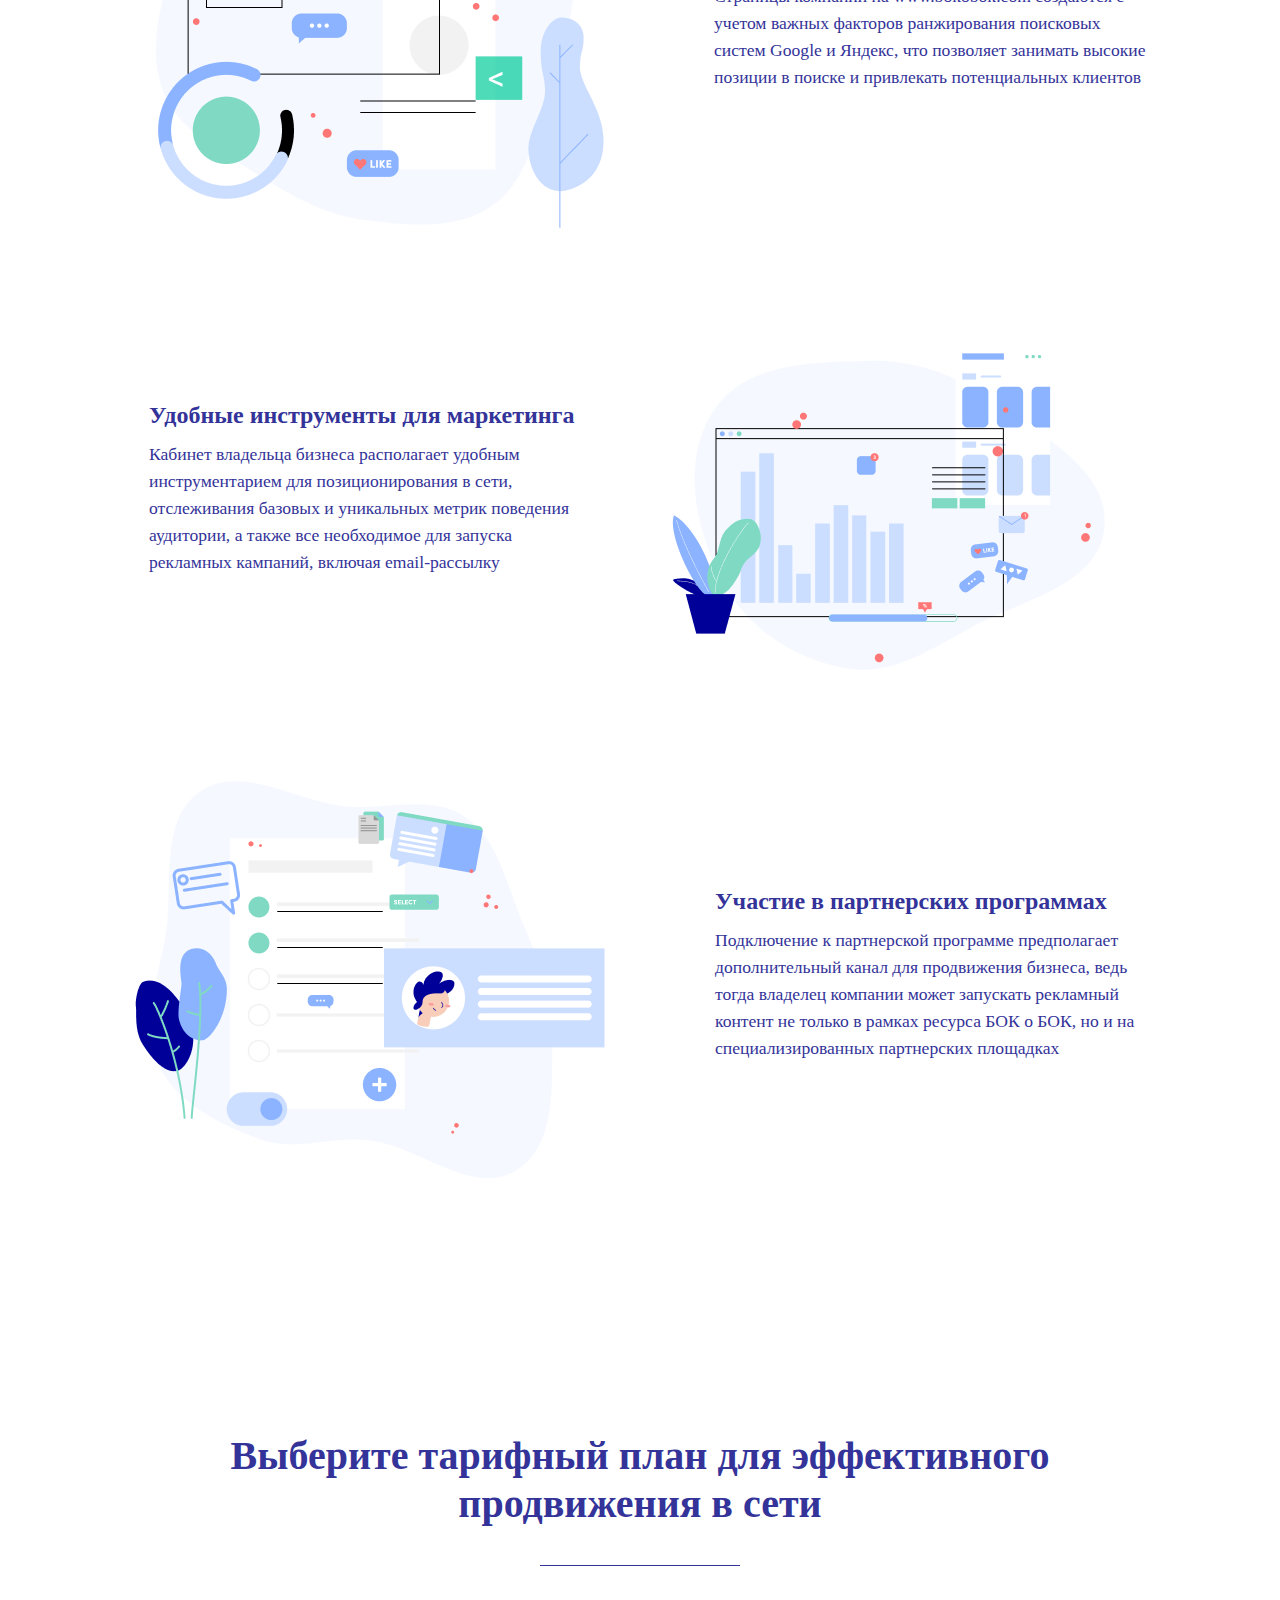
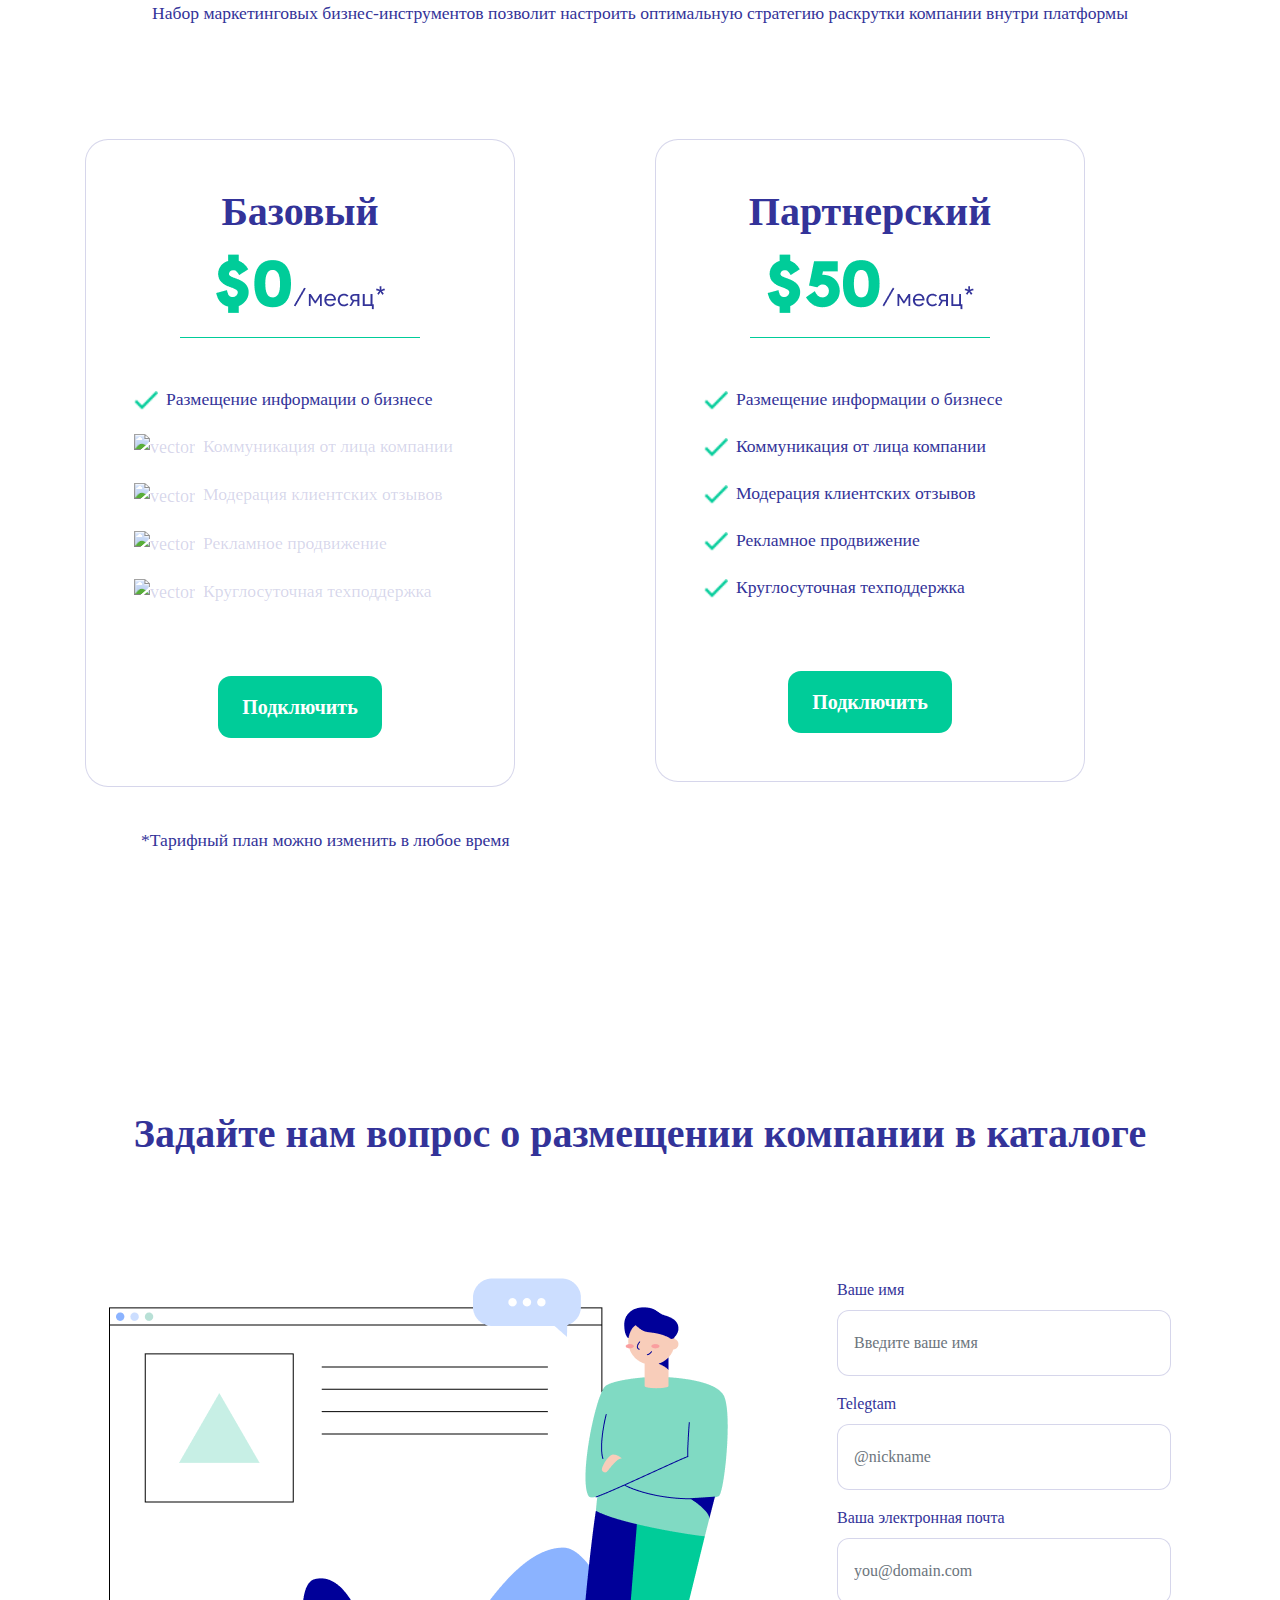
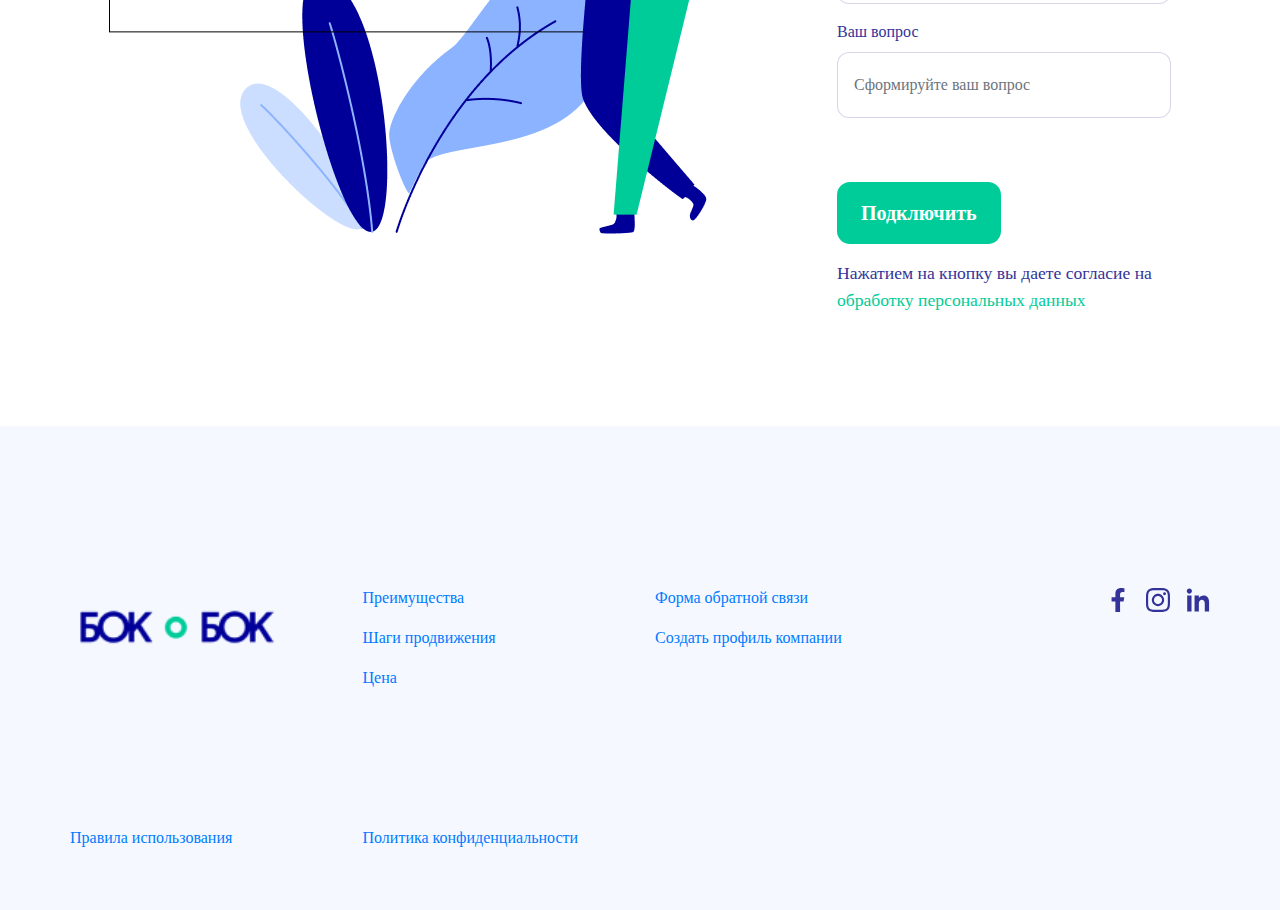
==== commit d25455d1: "s3-правки картинки" ====
--- a/index.html
+++ b/index.html
@@ -80,16 +80,27 @@
 
         <div class="row tabl-text">
             <div class="col-sm-6 col-md-3">
-                <img class="img-fluid mb-4" src="./images/Group.svg" alt="group ">
+                <div class="svg-profil mb-4">
+                <img class="" src="./images/Group.svg" alt="group " >
+            </div>
                 <p>Повышение рейтинга компании среди конкурентов в онлайне</p>
             </div>
-            <div class="col-sm-6 col-md-3"><img class="img-fluid mb-4" src="./images/path.svg" alt="path">
+            <div class="col-sm-6 col-md-3">
+                <div class="svg-profil mb-4">
+                <img class="" src="./images/path.svg" alt="path" >
+            </div>
                 <p>Оптимизацию работы с лидерами мнений и негативными отзывами</p>
             </div>
-            <div class="col-sm-6 col-md-3"><img class="img-fluid mb-4" src="./images/star.svg" alt="star">
+            <div class="col-sm-6 col-md-3">
+                <div class="svg-profil mb-4">
+                <img class="" src="./images/star.svg" alt="star">
+            </div>
                 <p>Увеличение уровня доверия среди реальных и потенциальных клиентов</p>
             </div>
-            <div class="col-sm-6 col-md-3"><img class="img-fluid mb-4" src="./images/scale.svg" alt="scale">
+            <div class="col-sm-6 col-md-3">
+                <div class="svg-profil mb-4">
+                <img class="" src="./images/scale.svg" alt="scale" >
+            </div>
                 <p>Расширение рынка сбыта продукции или зоны предоставления услуг</p>
             </div>
         </div>
--- a/css/style.css
+++ b/css/style.css
@@ -73,6 +73,10 @@
    margin-bottom: 120px;
    margin-top: 190px;
  }
+ .svg-profil{
+   width: 60px;
+   height: 60px;
+ }
 /*section 3*/
 .section3{
    background-image: url(../images/illustration.jpg) ;
@@ -83,8 +87,8 @@
   background-position: center center;
  }
  .section3 h2{
-   padding-top: 400px;
-   padding-bottom: 172px;
+   padding-top: 25rem;
+   padding-bottom: 10.75rem;
  }
 /*section5*/
 .section5{
@@ -118,7 +122,6 @@
 .card{
     max-width: 430px;
     min-width: 320px !important;
-   /* padding: 3.7rem;*/
     border: 1px solid rgba(51, 51, 153, 0.2);
   box-sizing: border-box;
   border-radius: 23px !important;
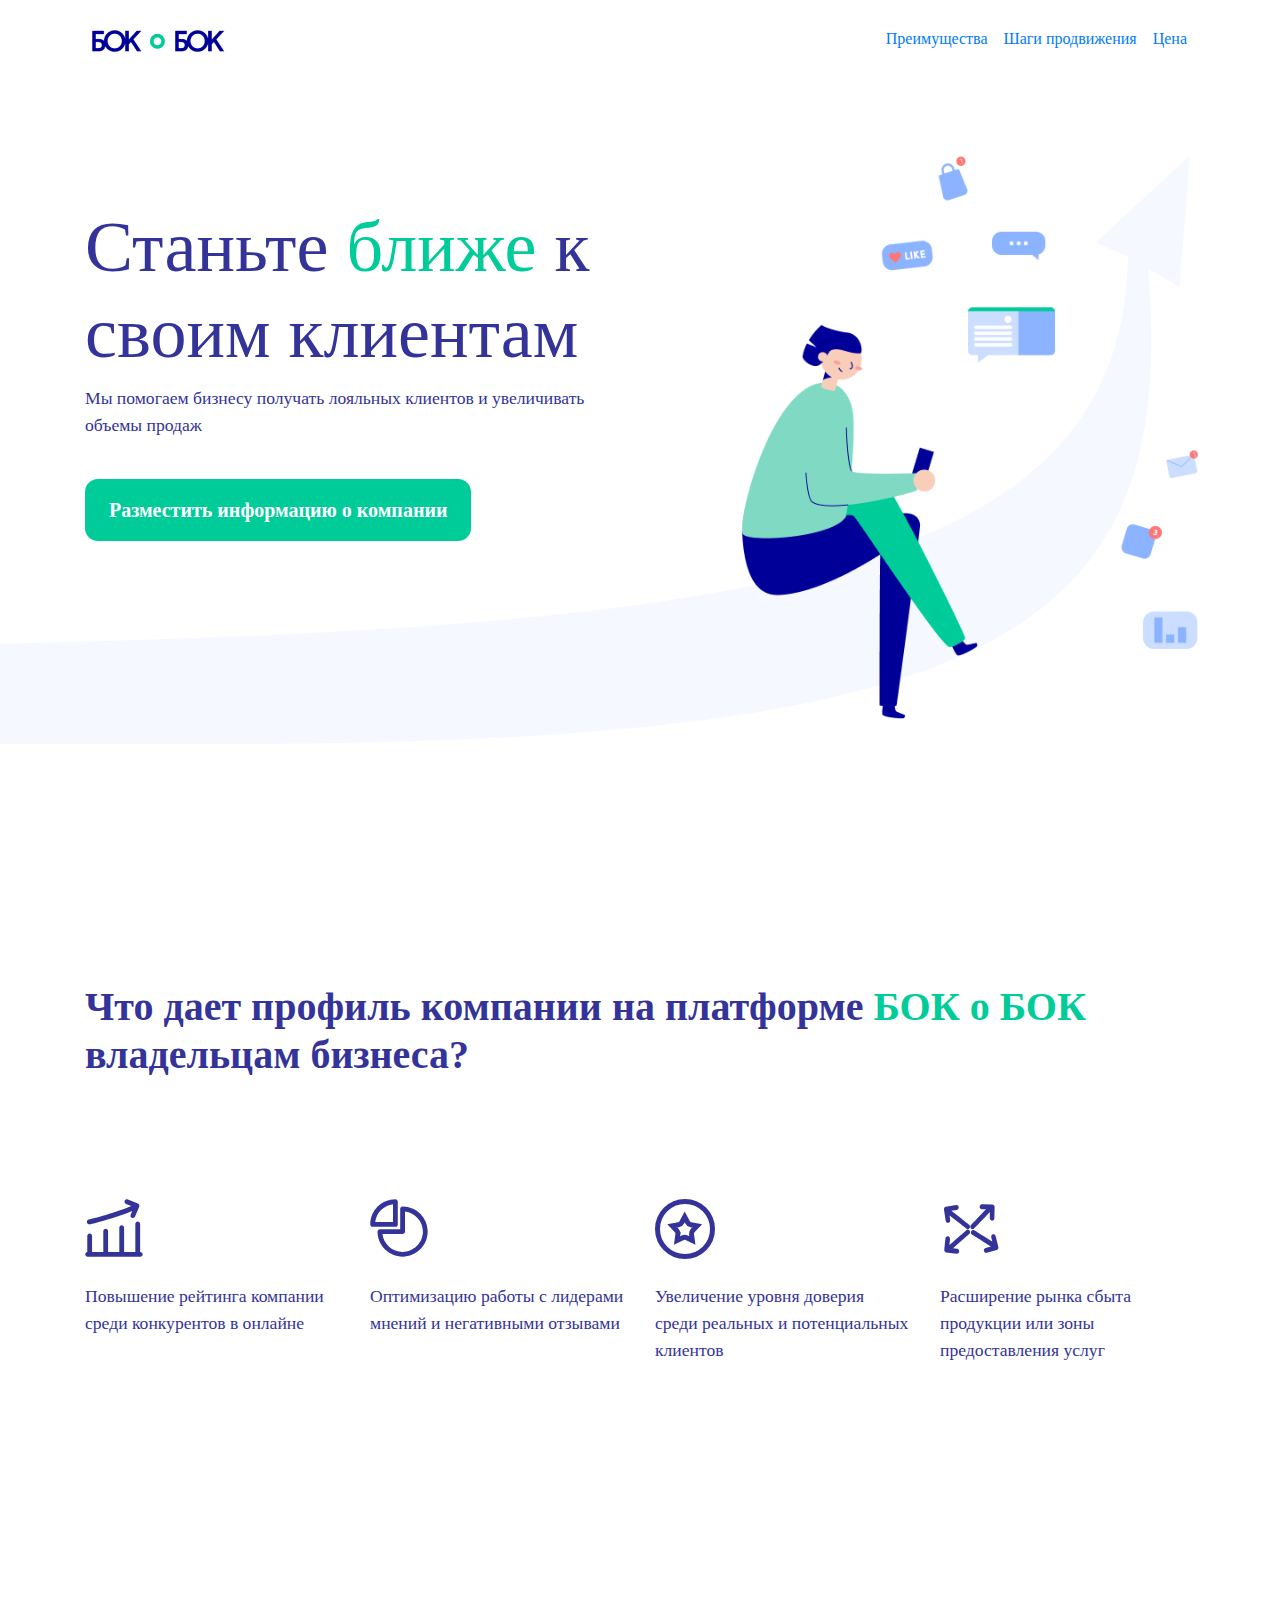
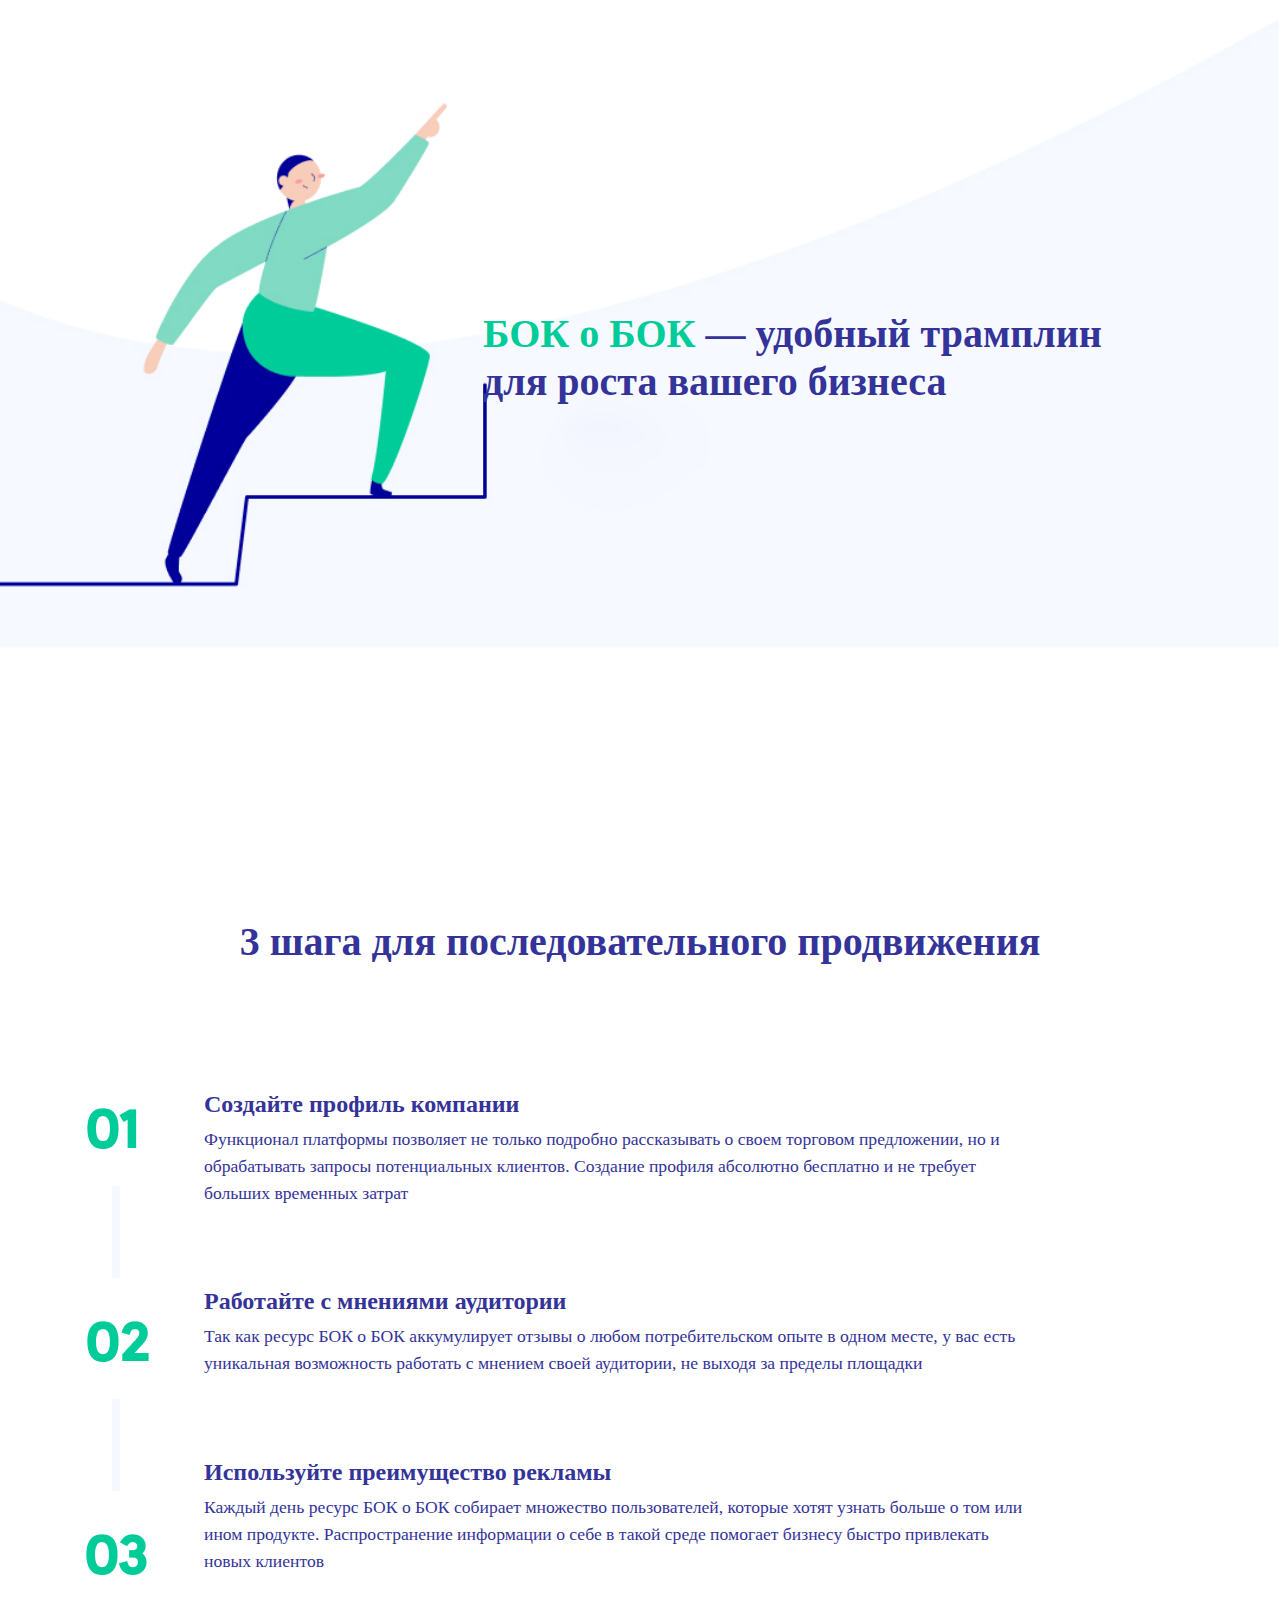
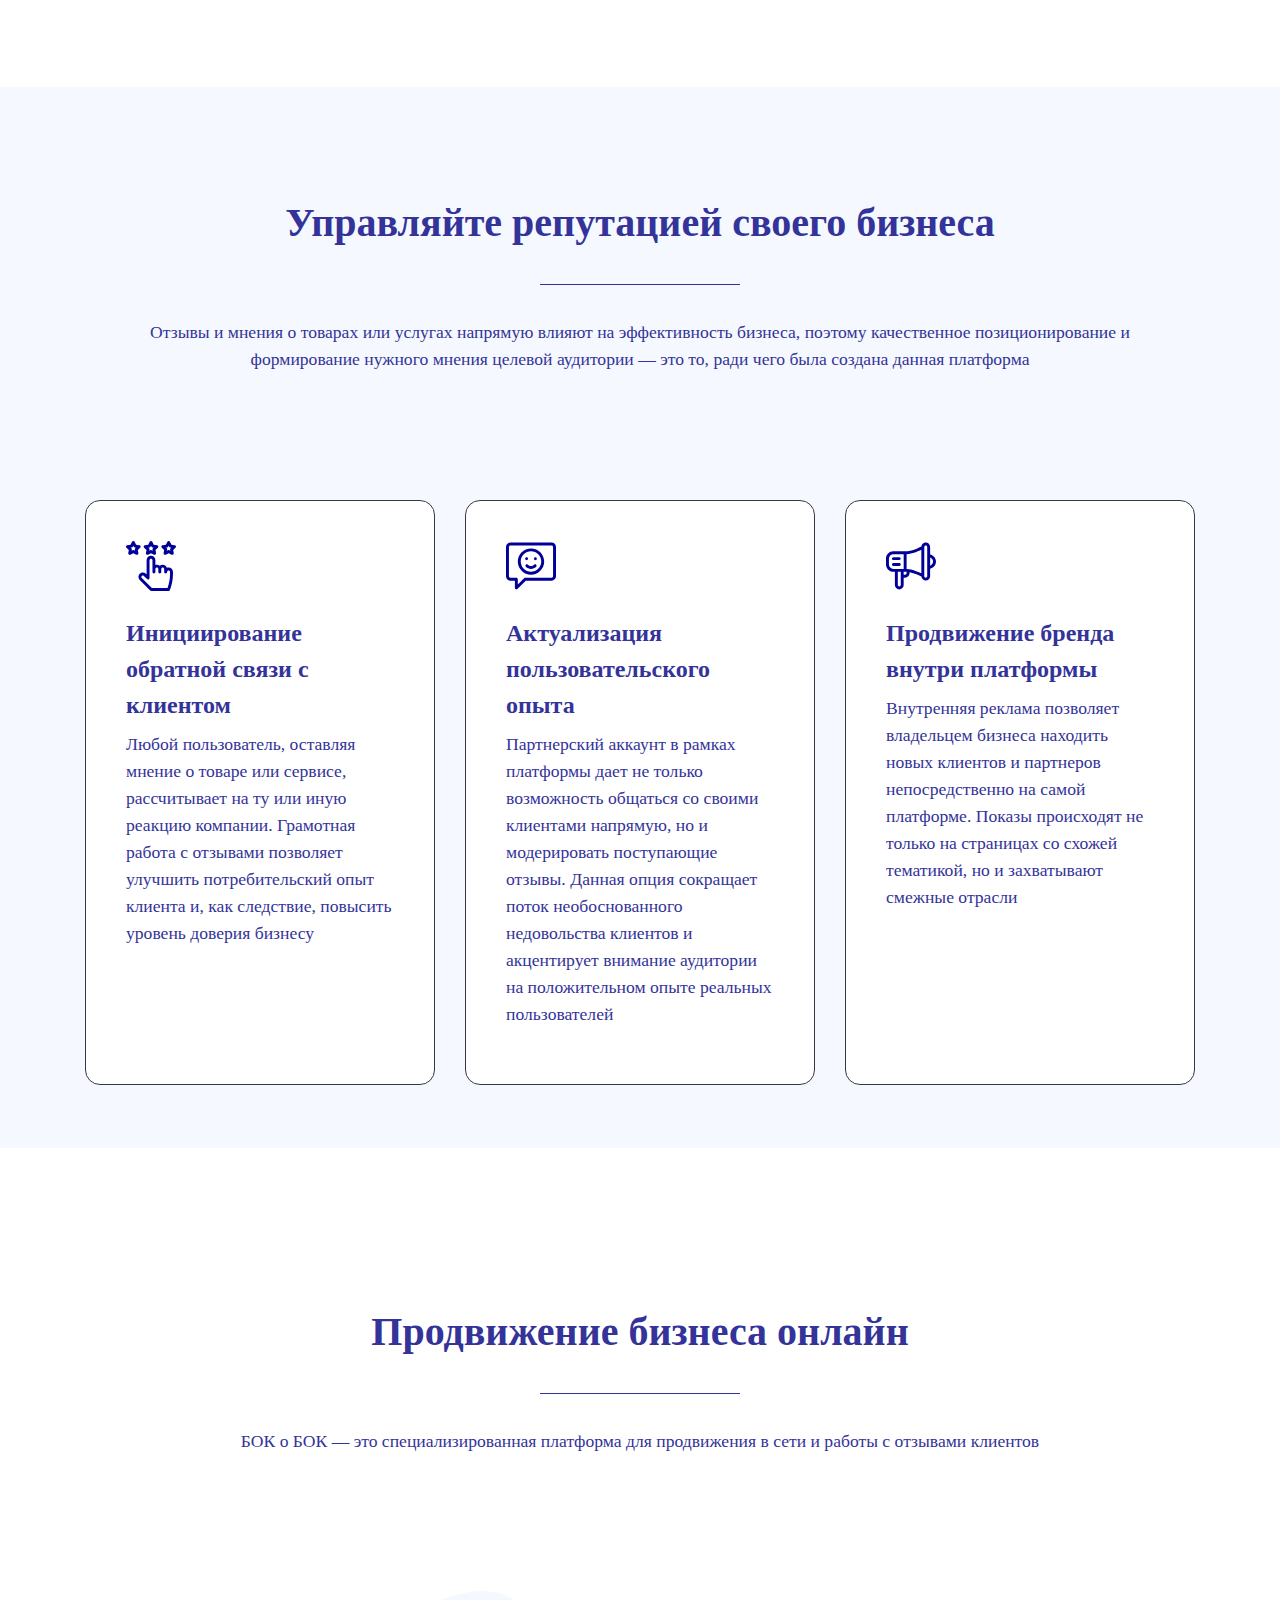
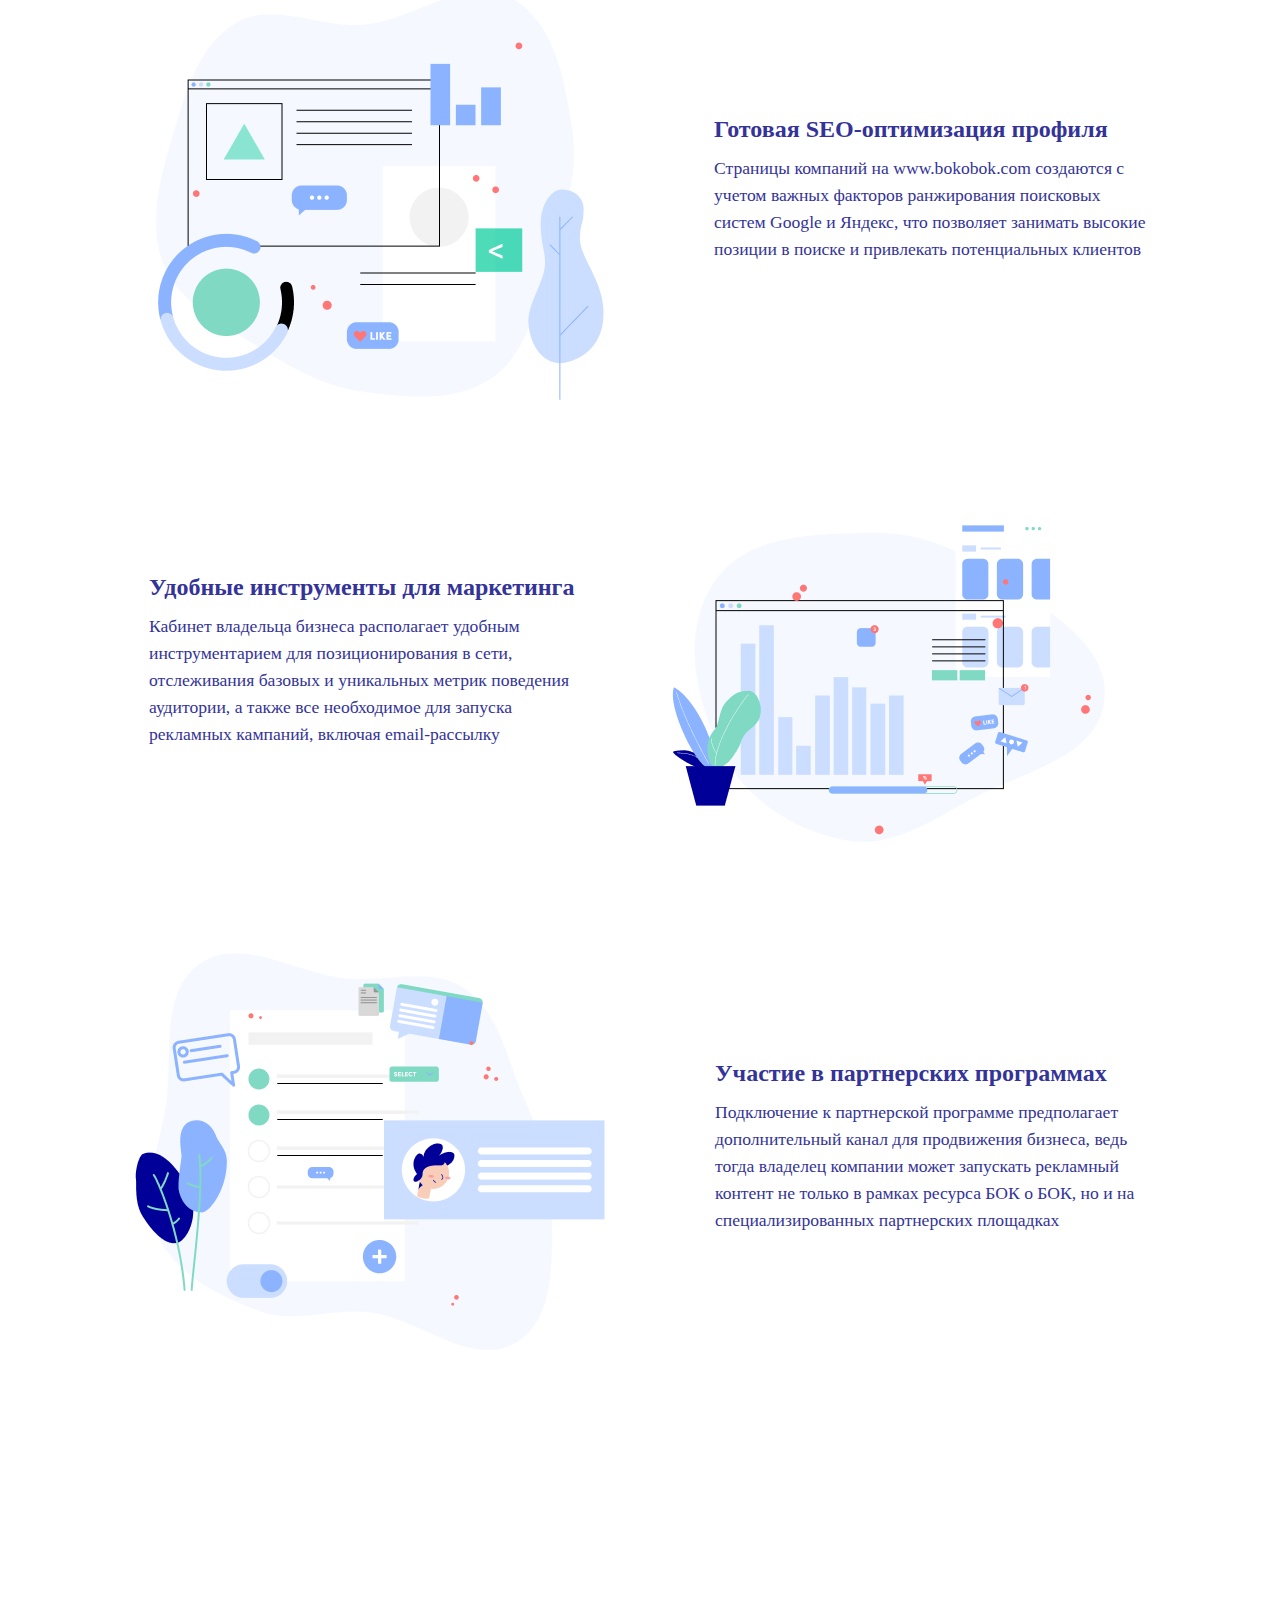
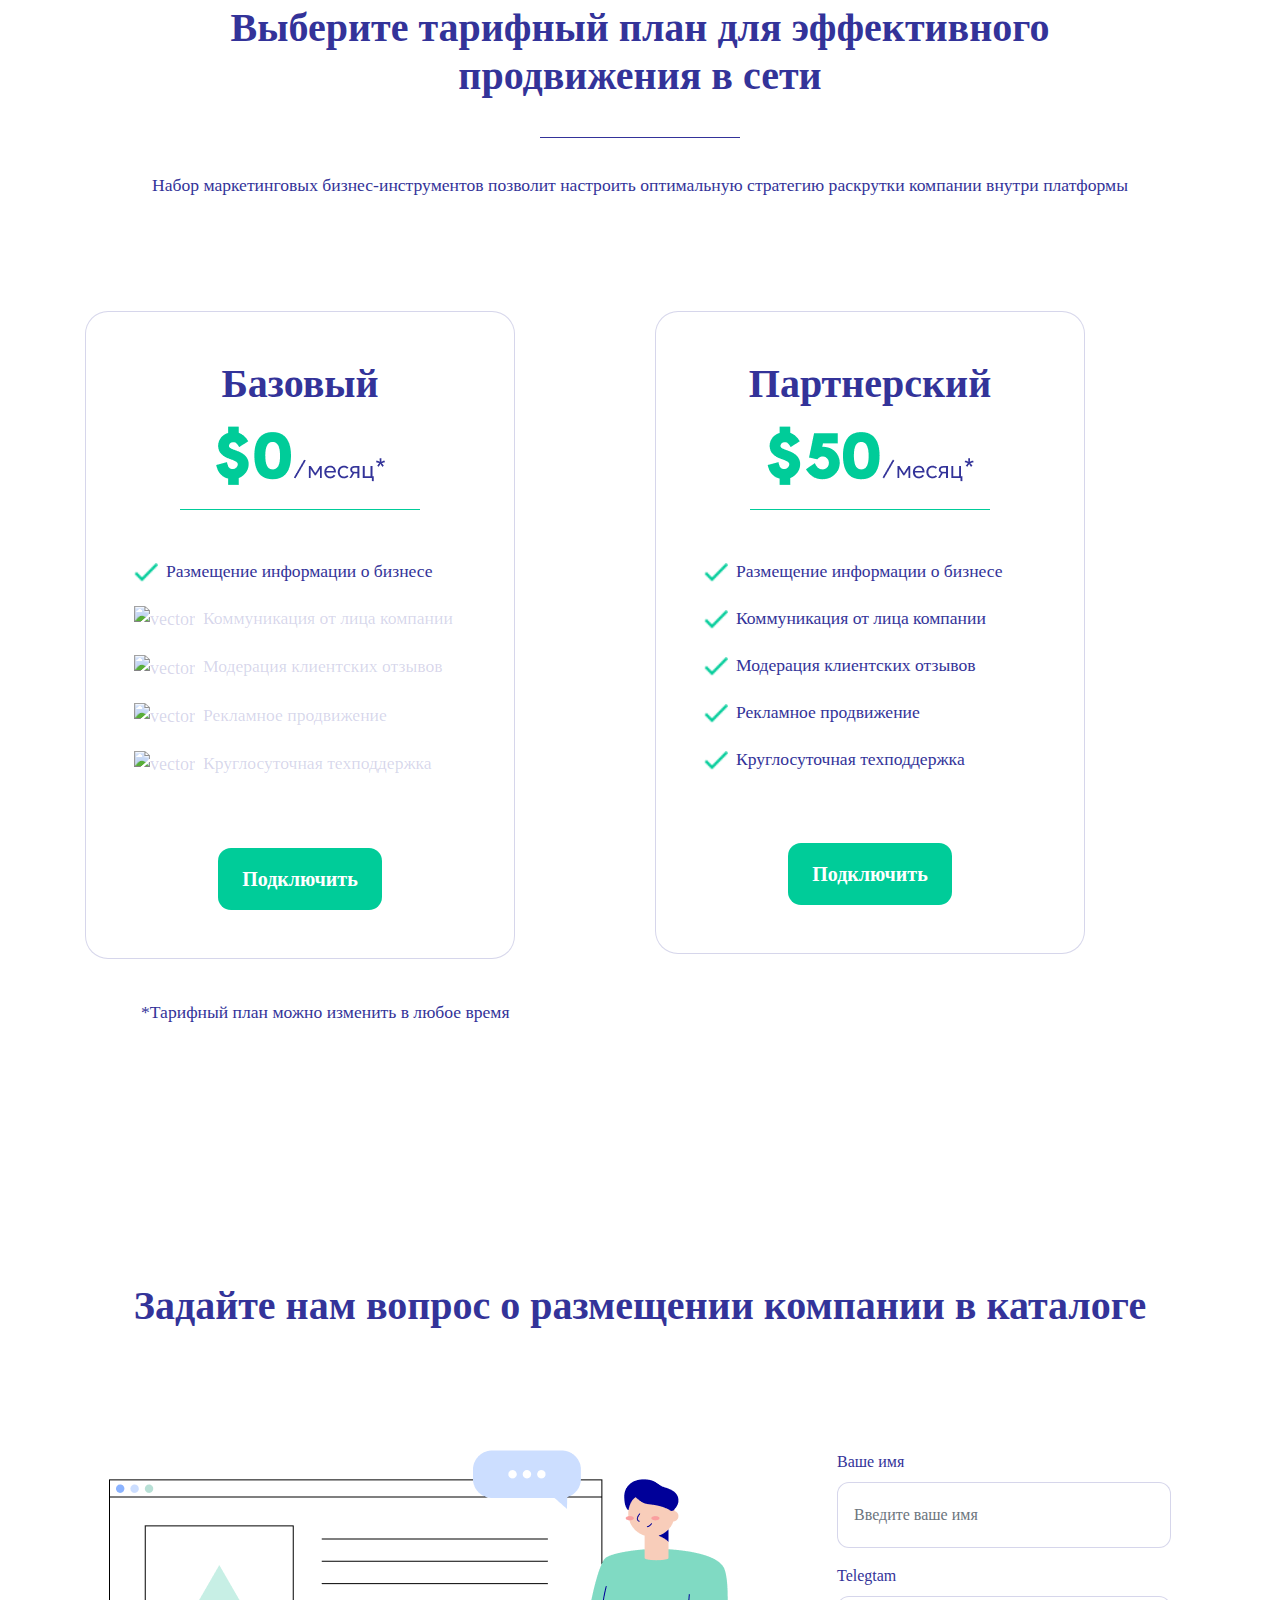
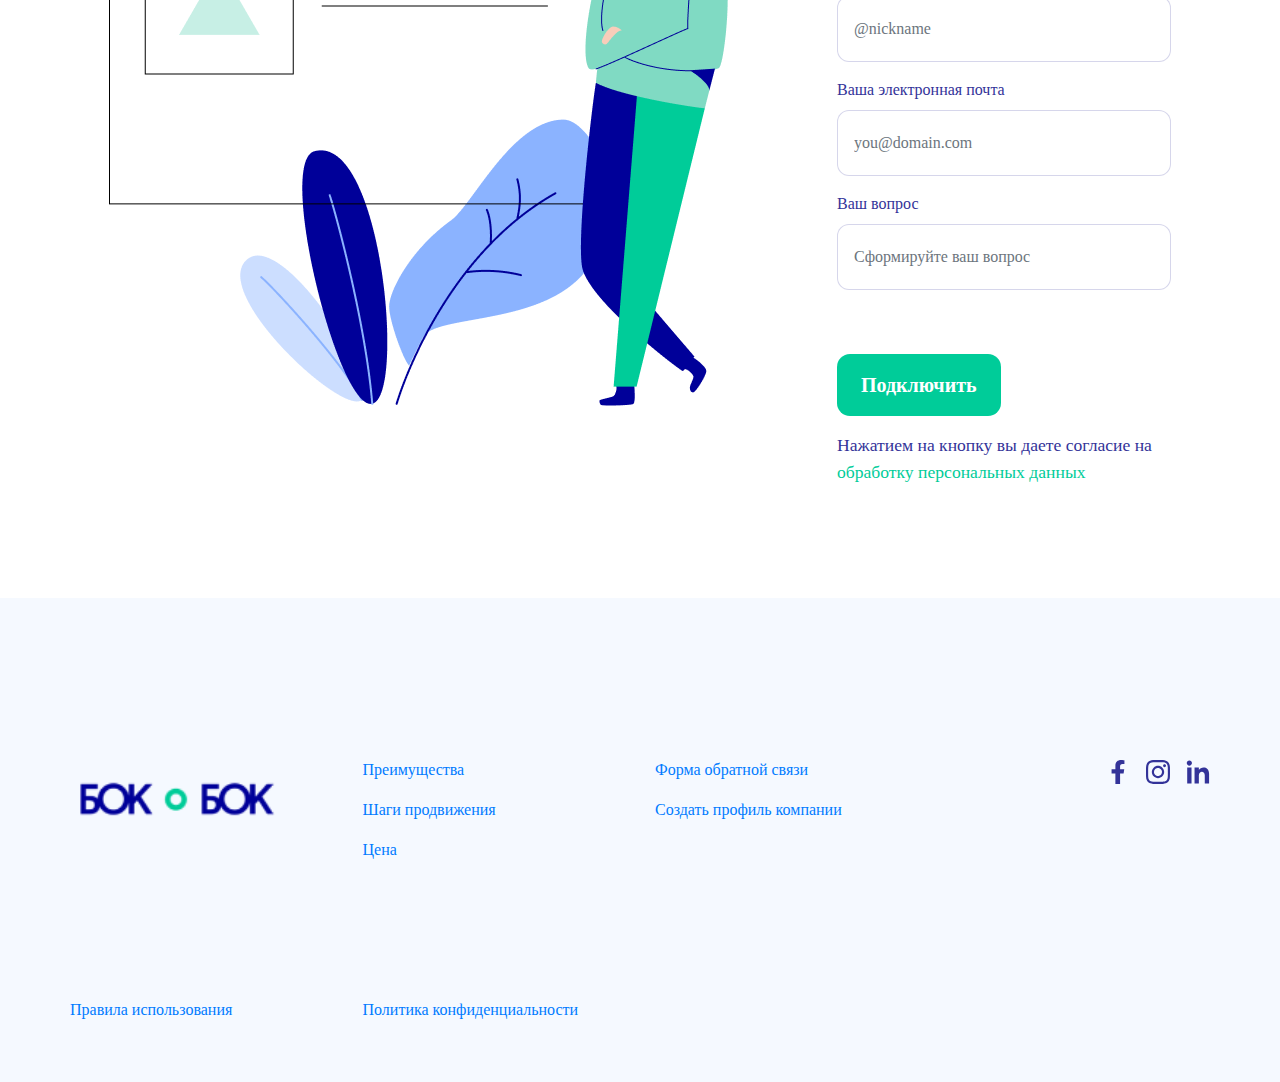
==== commit 1f3c049e: "style" ====
--- a/index.html
+++ b/index.html
@@ -113,15 +113,17 @@
 
 <!-- section 3-->
 <section class="section3 ">
-    <div class="text-left container">
-        <div class="row">
-            <div class="col-sm-5">
-
-            </div>
-            <div class="col-sm-7">
+    <div class="container text-tramlin">
+
+        <div class="row ">
+            <div class="col-sm-4">
+                <div> </div>
+            </div>
+            <div class="col-sm-7 cd-md-offset-1 ml-2">
                 <h2> <span class="text-success">БОК о БОК</span> — удобный трамплин для роста вашего бизнеса</h2>
             </div>
         </div>
+    </div>
 </section>
 
 
@@ -129,9 +131,6 @@
 
 <section >
     <div class="container pt-5 pb-5  mb-5 mt-5">   
-        
-
-            
             <div class="jumbotron text-center bg-transparent">
                 <h2 class="mb-4">3 шага для последовательного продвижения</h2>
             </div>
--- a/css/style.css
+++ b/css/style.css
@@ -11,7 +11,10 @@
 /*body, html {
   height: 100%;
 }*/
-
+section{
+  margin-left: auto;
+  margin-right: auto;
+}
 .btn{
   font-style: normal;
   font-weight: bold;
@@ -25,7 +28,7 @@
     
   font-weight: bold;
   font-size: 2.5rem;
-  text-align: center;
+  /*text-align: center;*/
 }
 h3{
 font-weight: bold;
@@ -87,9 +90,21 @@
   background-position: center center;
  }
  .section3 h2{
-   padding-top: 25rem;
+  /* padding-top: 25rem;*/
    padding-bottom: 10.75rem;
+   margin-left: 10px;
+
+  /*max-width: 571px;*/
  }
+.text-tramlin{
+  /*display: flex;
+  align-content: flex-end;*/
+  padding-top: 25rem;
+  padding-bottom: 10.75rem;
+  /*max-width: 571px;*/
+}
+
+
 /*section5*/
 .section5{
 background: #F5F9FF;
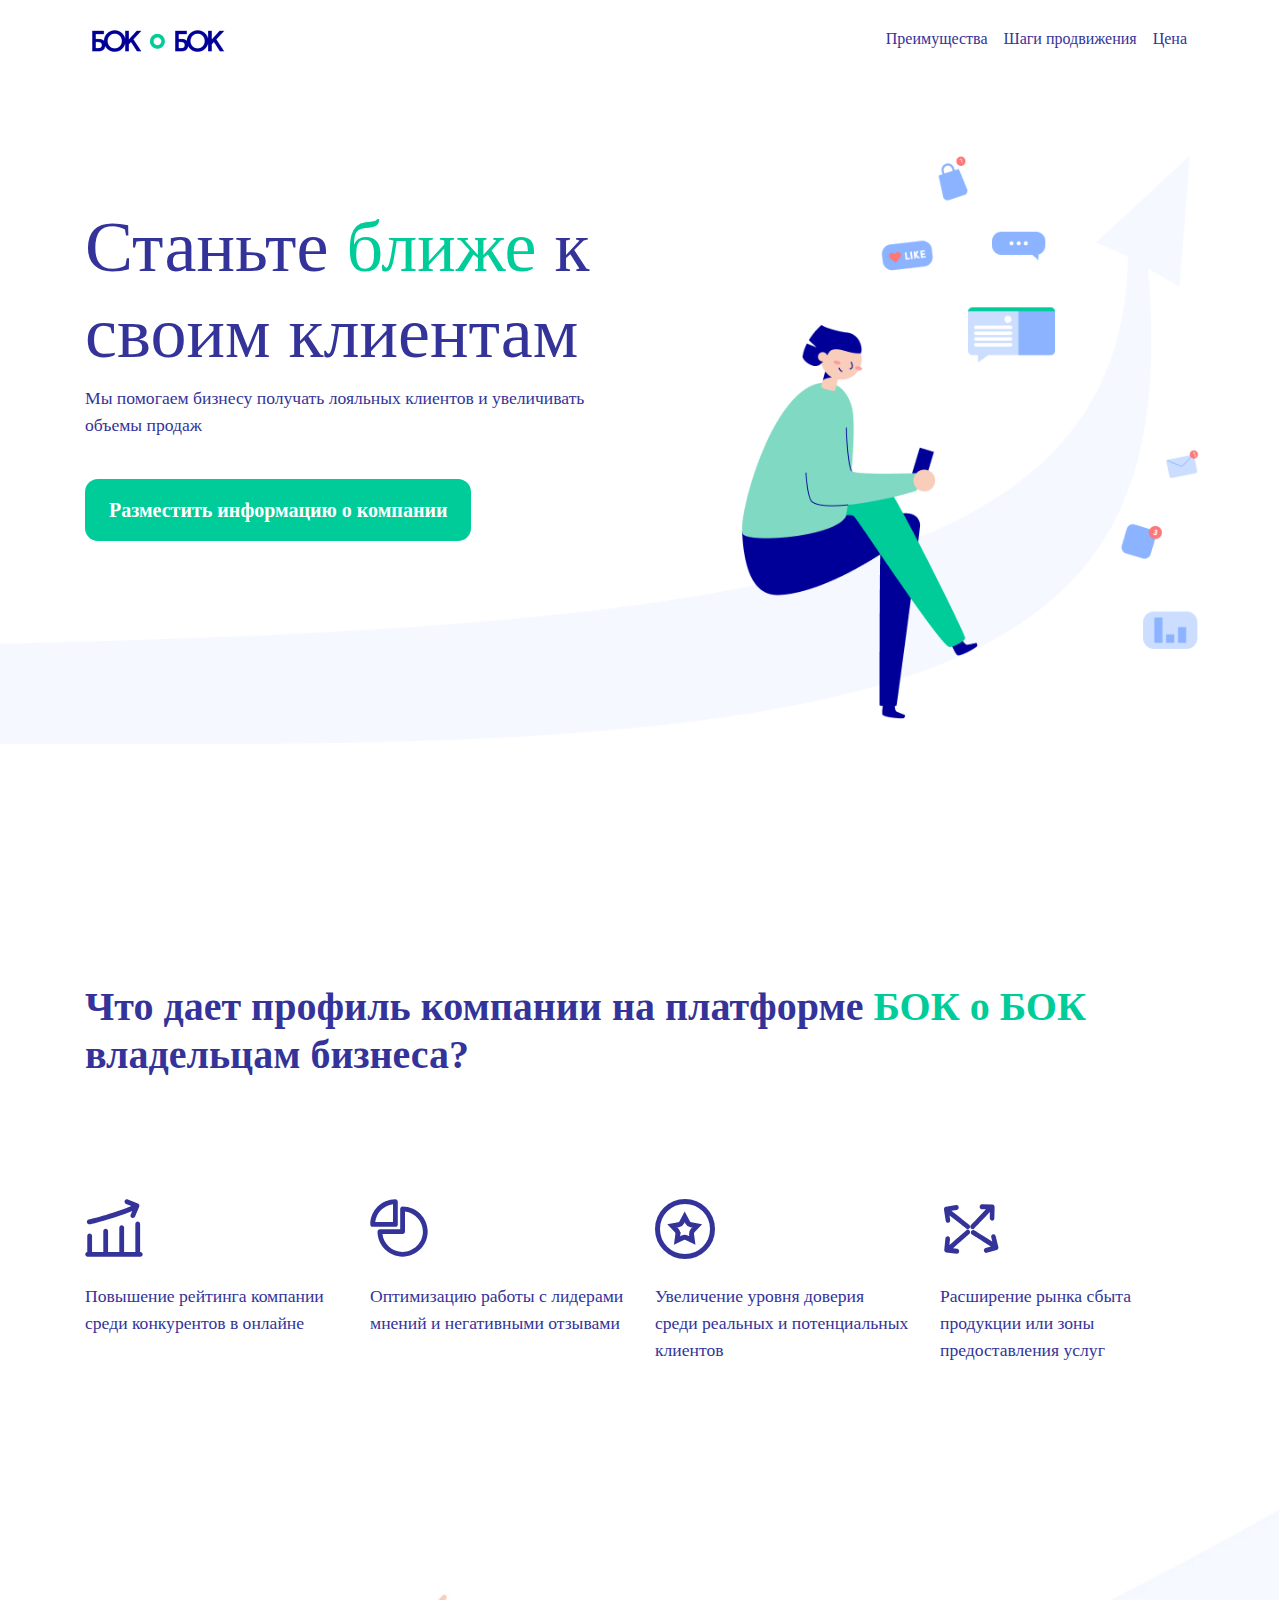
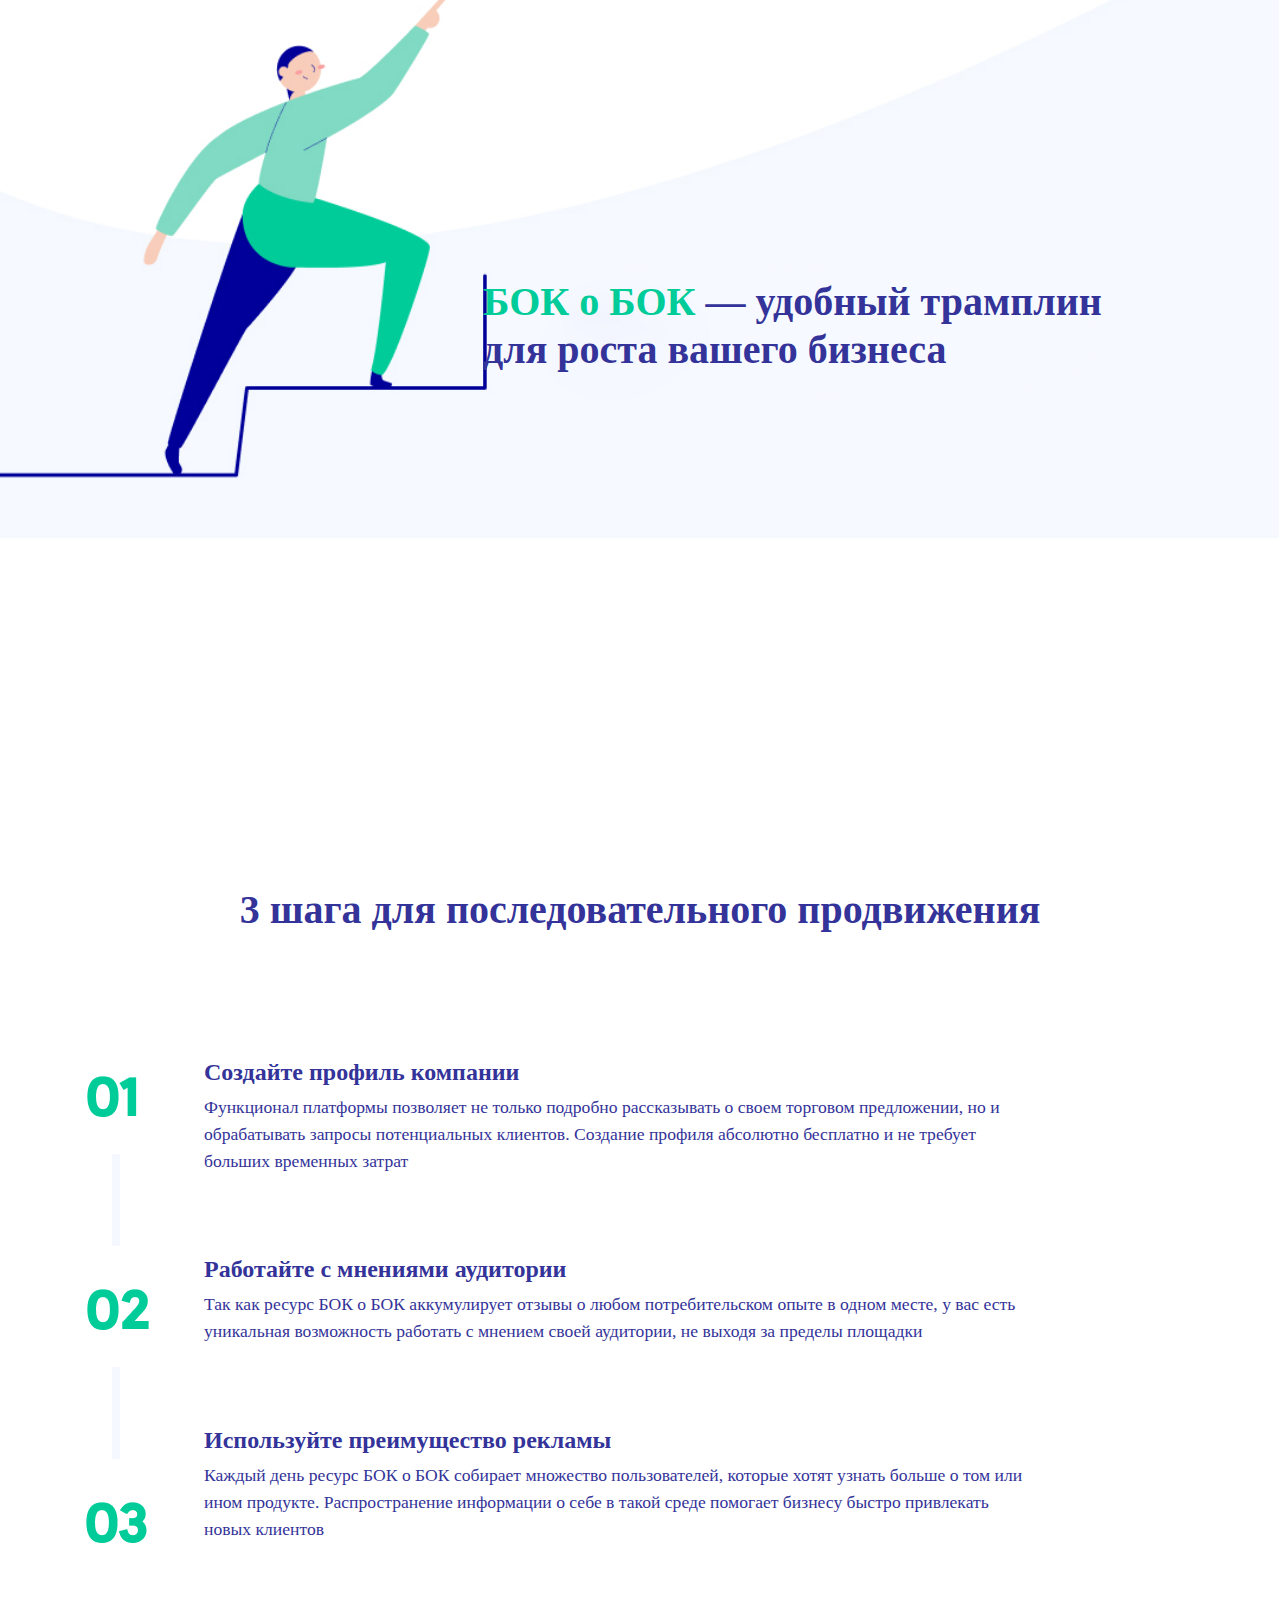
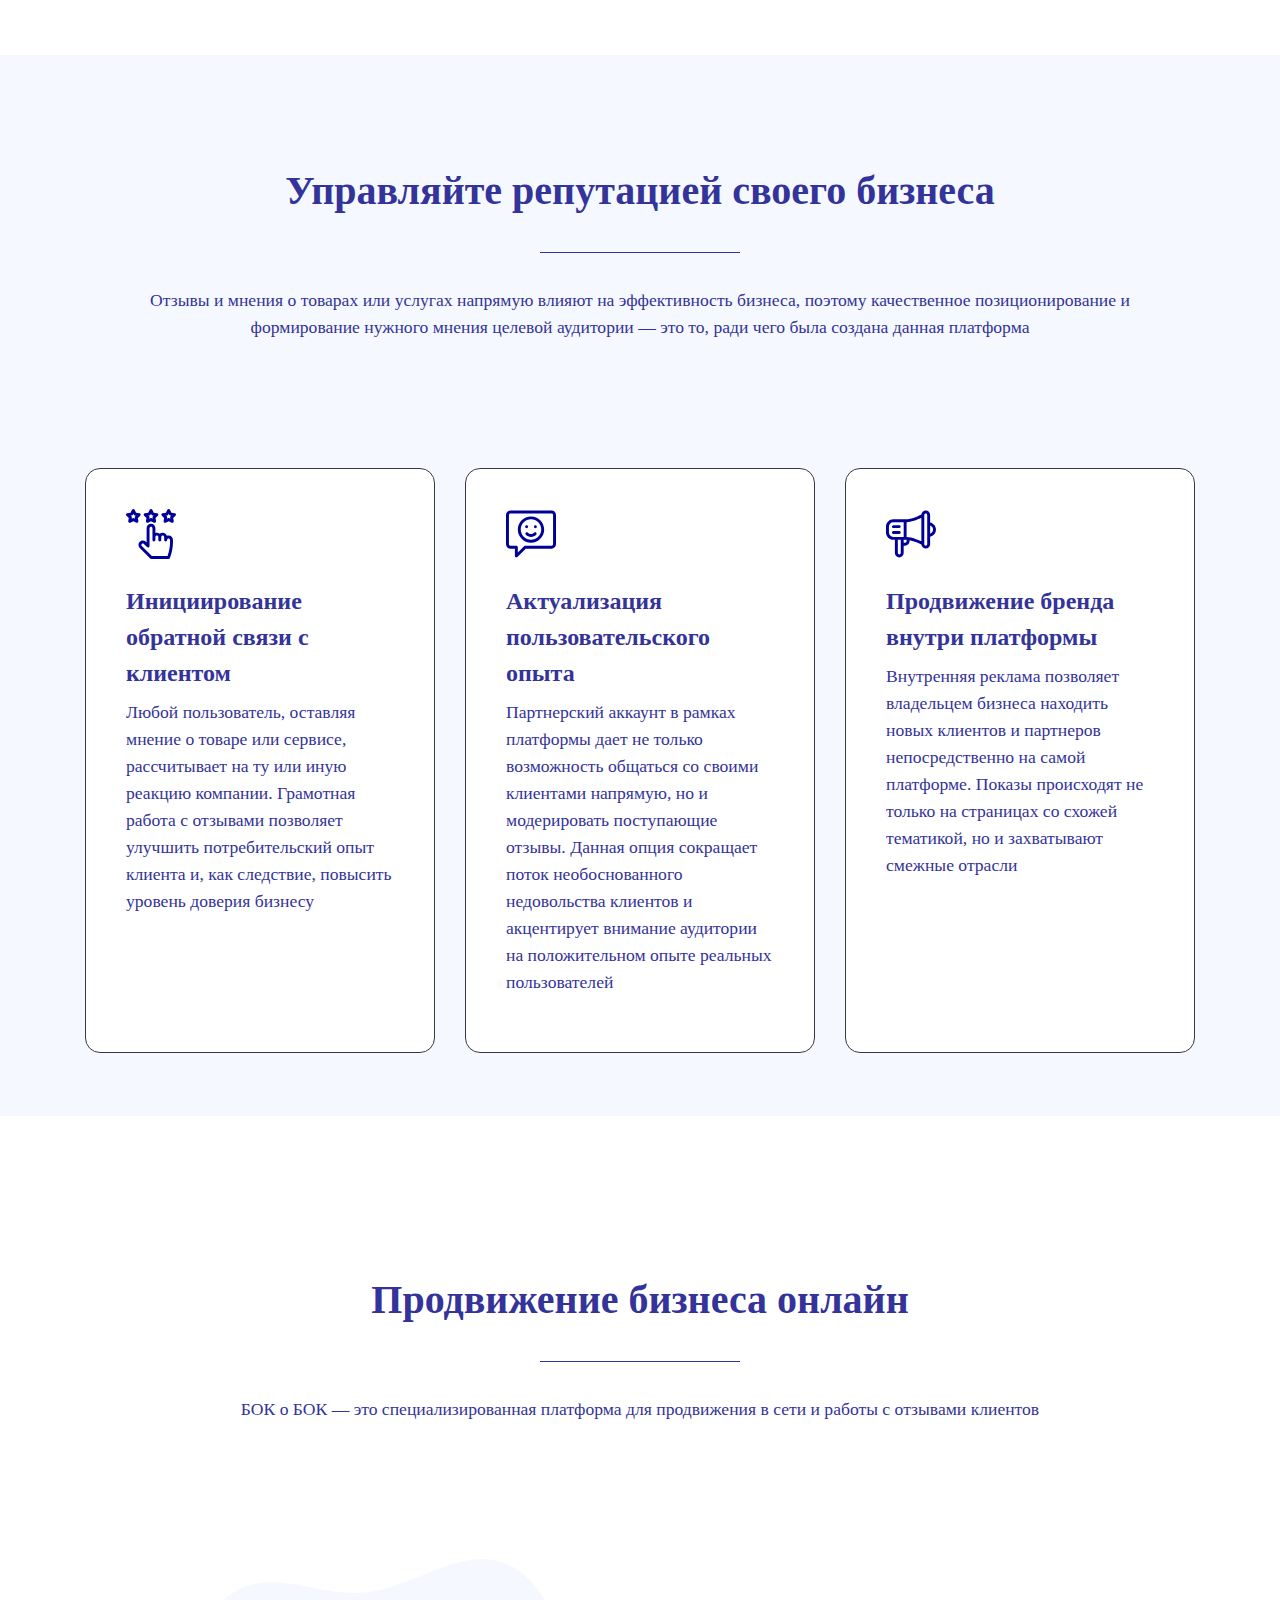
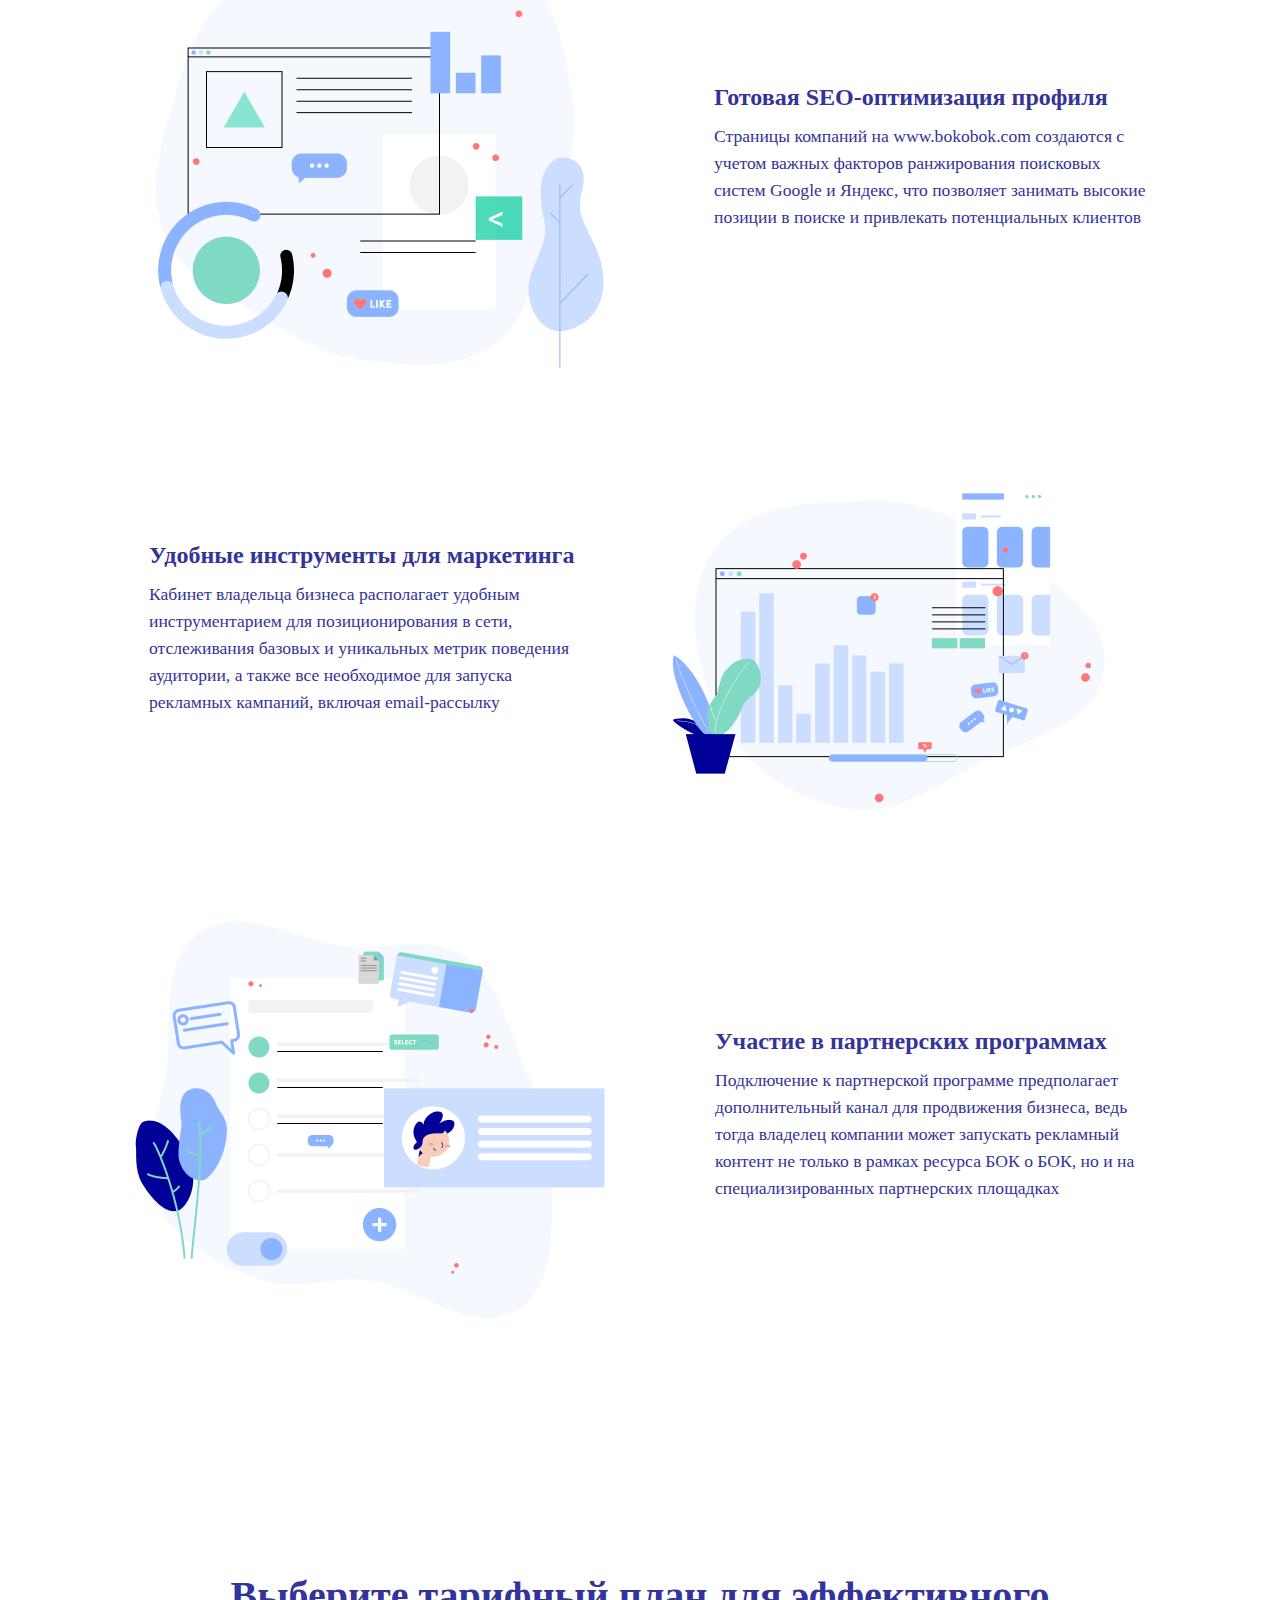
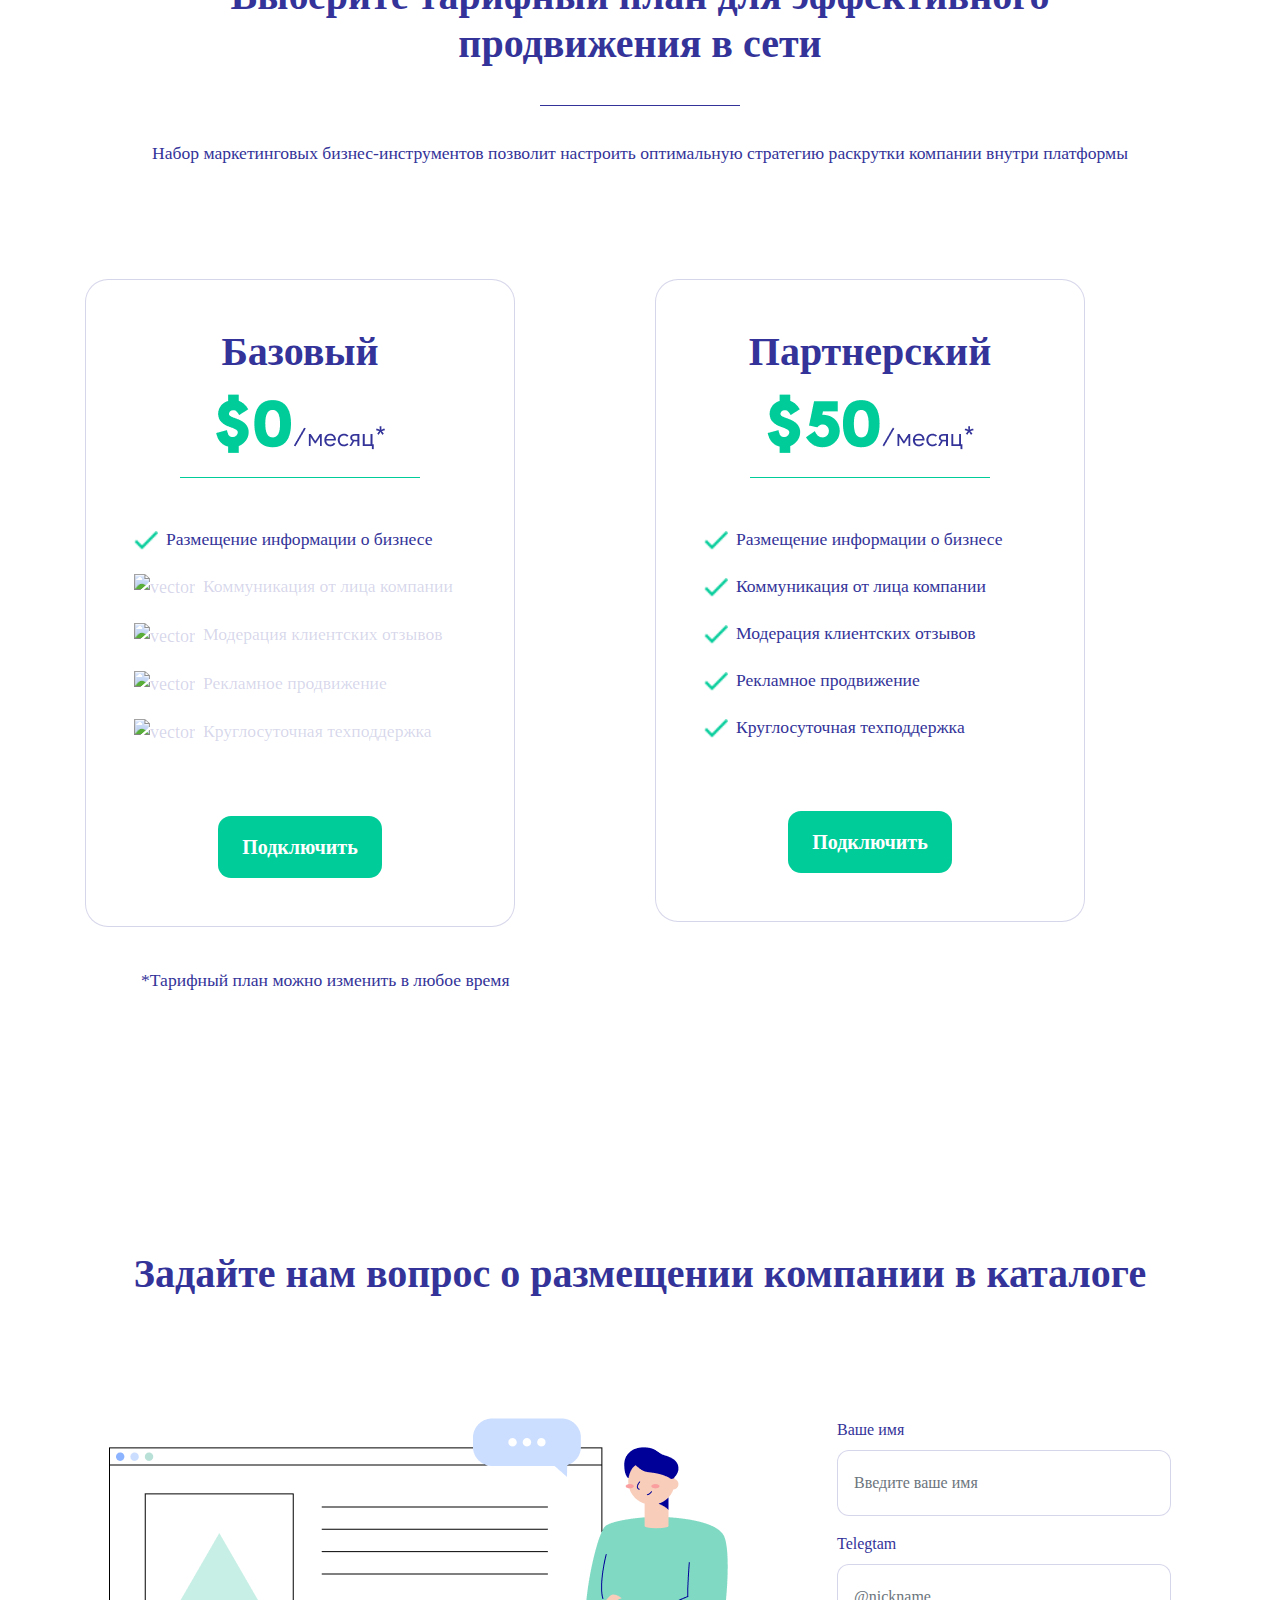
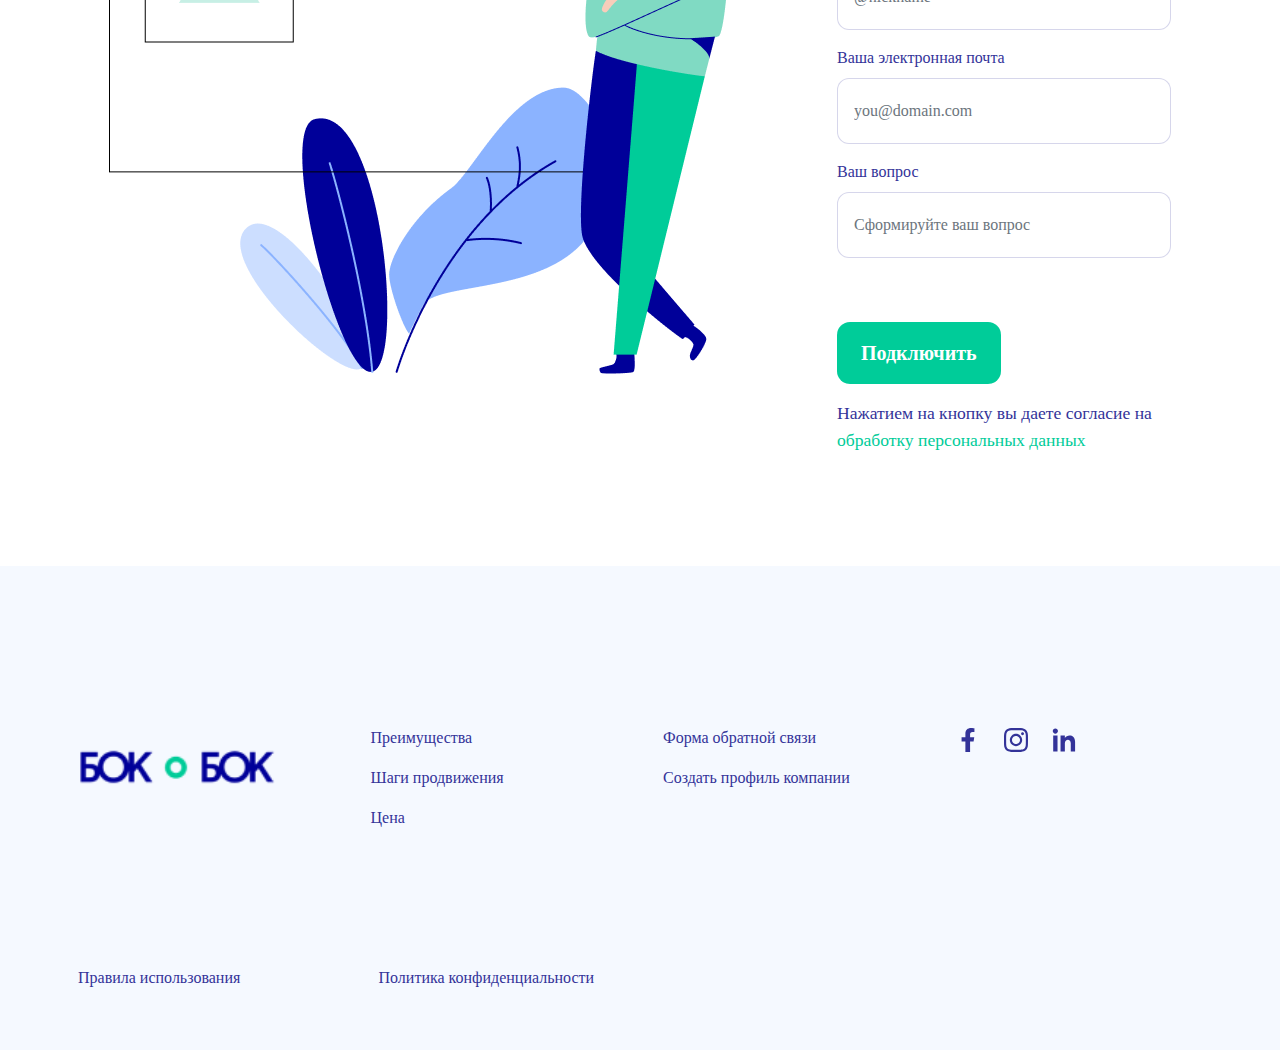
==== commit ffee7e92: "bag" ====
--- a/index.html
+++ b/index.html
@@ -113,7 +113,7 @@
 
 <!-- section 3-->
 <section class="section3 ">
-    <div class="container text-tramlin">
+    <div class="container text-tramlin  pt-sm-1  pt-lg-5">
 
         <div class="row ">
             <div class="col-sm-4">
@@ -244,7 +244,7 @@
 
                 <div class="col">
                     <div class="p-4 mr-3"> 
-                        <img  src="./images/illustr1.png" alt="illustr1"></div>
+                        <img class="" src="./images/illustr1.png" alt="illustr1"></div>
                 </div>
                 <div class="col d-flex justify-content-around align-items-center  ml-3 ">
                     <div class="p-4  ">
@@ -269,7 +269,7 @@
                 </div>
                 <div class="col ">
                     <div class="p-4 mr-3">
-                        <img src="./images/illustr2.png" alt="illustr2">
+                        <img class="" src="./images/illustr2.png" alt="illustr2">
                     </div>
                 </div>
             </div>
@@ -278,7 +278,7 @@
 
     <div class="col">
         <div class="p-4 mr-3">
-            <img src="./images/illustr3.png" alt="illustr3">
+            <img class="" src="./images/illustr3.png" alt="illustr3">
         </div>
     </div>
     <div class="col d-flex justify-content-around align-items-center ml-3">
@@ -296,7 +296,6 @@
     <!--section 7-->
 
 <section>
-
     <div class="container pt-5 pb-5  mb-5 mt-5">
 
         <div class="jumbotron text-center ">
@@ -306,9 +305,6 @@
             </p>
         </div>
 
-
-
-    <!--     <div class="card-deck d-flex justify-content-around align-items-center ">-->
         <div class="row ">
             <div class="col-lg-6 col-sm-12 mb-sm-2">
                 <div class="card p-sm-3 p-md-5">
@@ -438,24 +434,13 @@
                         </div>
                         <button type="submit" class="btn btn-success left mt-5">Подключить</button>
                         <p class="mt-3">Нажатием на кнопку вы даете согласие на <span class="text-success">обработку персональных данных</span></p>
-                    </form>
-                    
-                </div>
-        
-        
-            </div>
-        </div>
-        
-        
-        
-        
+                    </form>                  
+                </div>       
+            </div>
+        </div>
+       
         </div>
 </section>
-
-
-
-
-
    </main>
     
     <footer >
@@ -474,13 +459,13 @@
 
                 <div class="col-sm-3  col-12">
                     <ul class="list-unstyled">
-                        <li class="mb-3">
+                        <li class="mb-3 pl-2">
                             <a class="" href="#">Преимущества</a>
                         </li>
-                        <li class="mb-3">
+                        <li class="mb-3 pl-2">
                             <a class="" href="#">Шаги продвижения</a>
                         </li>
-                        <li class="mb-3">
+                        <li class="mb-3 pl-2">
                             <a class="" href="#">Цена</a>
                         </li>
                     </ul>
@@ -489,10 +474,10 @@
 
                 <div class="col-md-3  col-12">
                     <ul class="list-unstyled">
-                        <li class="mb-3">
+                        <li class="mb-3 pl-2">
                             <a class="" href="#">Форма обратной связи</a>
                         </li>
-                        <li class="">
+                        <li class="pl-2">
                             <a class="" href="#">Создать профиль компании</a>
                         </li>
                         
@@ -500,14 +485,14 @@
                 </div>
     
 
-                <div class="col-md-3  col-sm-12  d-flex justify-content-end ">
-                <a class="mr-3" href="#">   
+                <div class="col-md-3  col-sm-12  d-flex ">
+                <a class="mr-3 pl-2" href="#">   
                         <img src="./images/facebook.svg" alt="fb"  style="width: 24px; height: 24px;">  
                 </a>
-                <a class="mr-3" href="#">
+                <a class="mr-3 pl-2" href="#">
                     <img src="./images/inst.svg" alt="inst" style="width: 24px; height: 24px;">
                 </a>
-                <a class="" href="#">
+                <a class="pl-2" href="#">
                     <img src="./images/in.svg" alt="in" style="width: 24px; height: 24px;">
                 </a>
                 </div>
@@ -516,14 +501,15 @@
     
             </div>
 
-            <div class="row">
-                <div class="col-3 pr-0">
-                    <a class="" href="#">Правила использования</a>
-                </div>
-                <div class="col-3 ">
+            <div class="row ">
+                <div class="col-md-3 ml-2">
+                      <a class="" href="#">Правила использования</a>
+                </div>
+                <div class="col-md-3 ml-2">
                     <a class="" href="#">Политика конфиденциальности</a>
                 </div>
             </div>
+
             
             </div>
             </div>
--- a/css/style.css
+++ b/css/style.css
@@ -53,6 +53,9 @@
   border: none;
 } 
 
+a{
+  color: #333399;
+}
 /*section1*/
 .section1{
   margin-top: 92px;
@@ -82,16 +85,18 @@
  }
 /*section 3*/
 .section3{
+  height: 100%;
    background-image: url(../images/illustration.jpg) ;
     background-size: 100%;
   background-repeat: no-repeat;
 
   
-  background-position: center center;
+  /*background-position: center center;*/
  }
  .section3 h2{
-  /* padding-top: 25rem;*/
-   padding-bottom: 10.75rem;
+  
+   padding-top: 20rem;
+  padding-bottom: 10.75rem;
    margin-left: 10px;
 
   /*max-width: 571px;*/
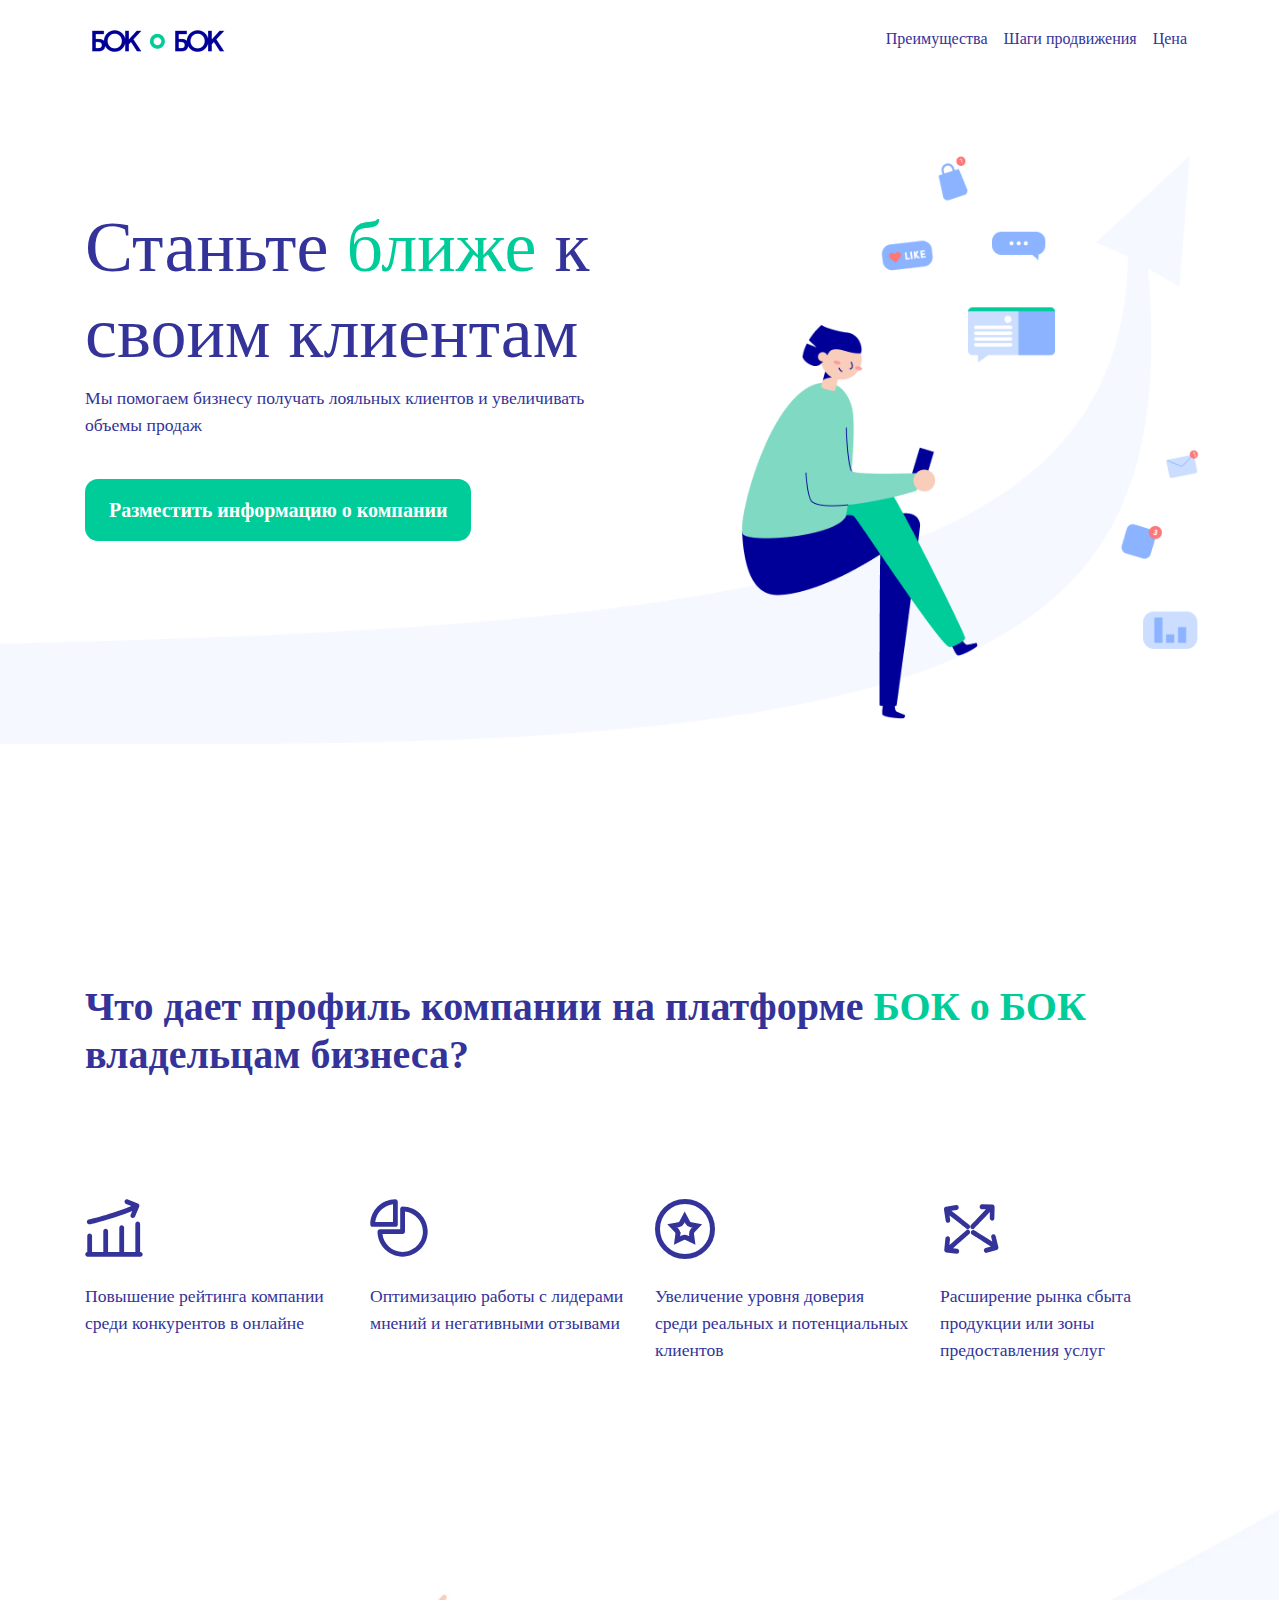
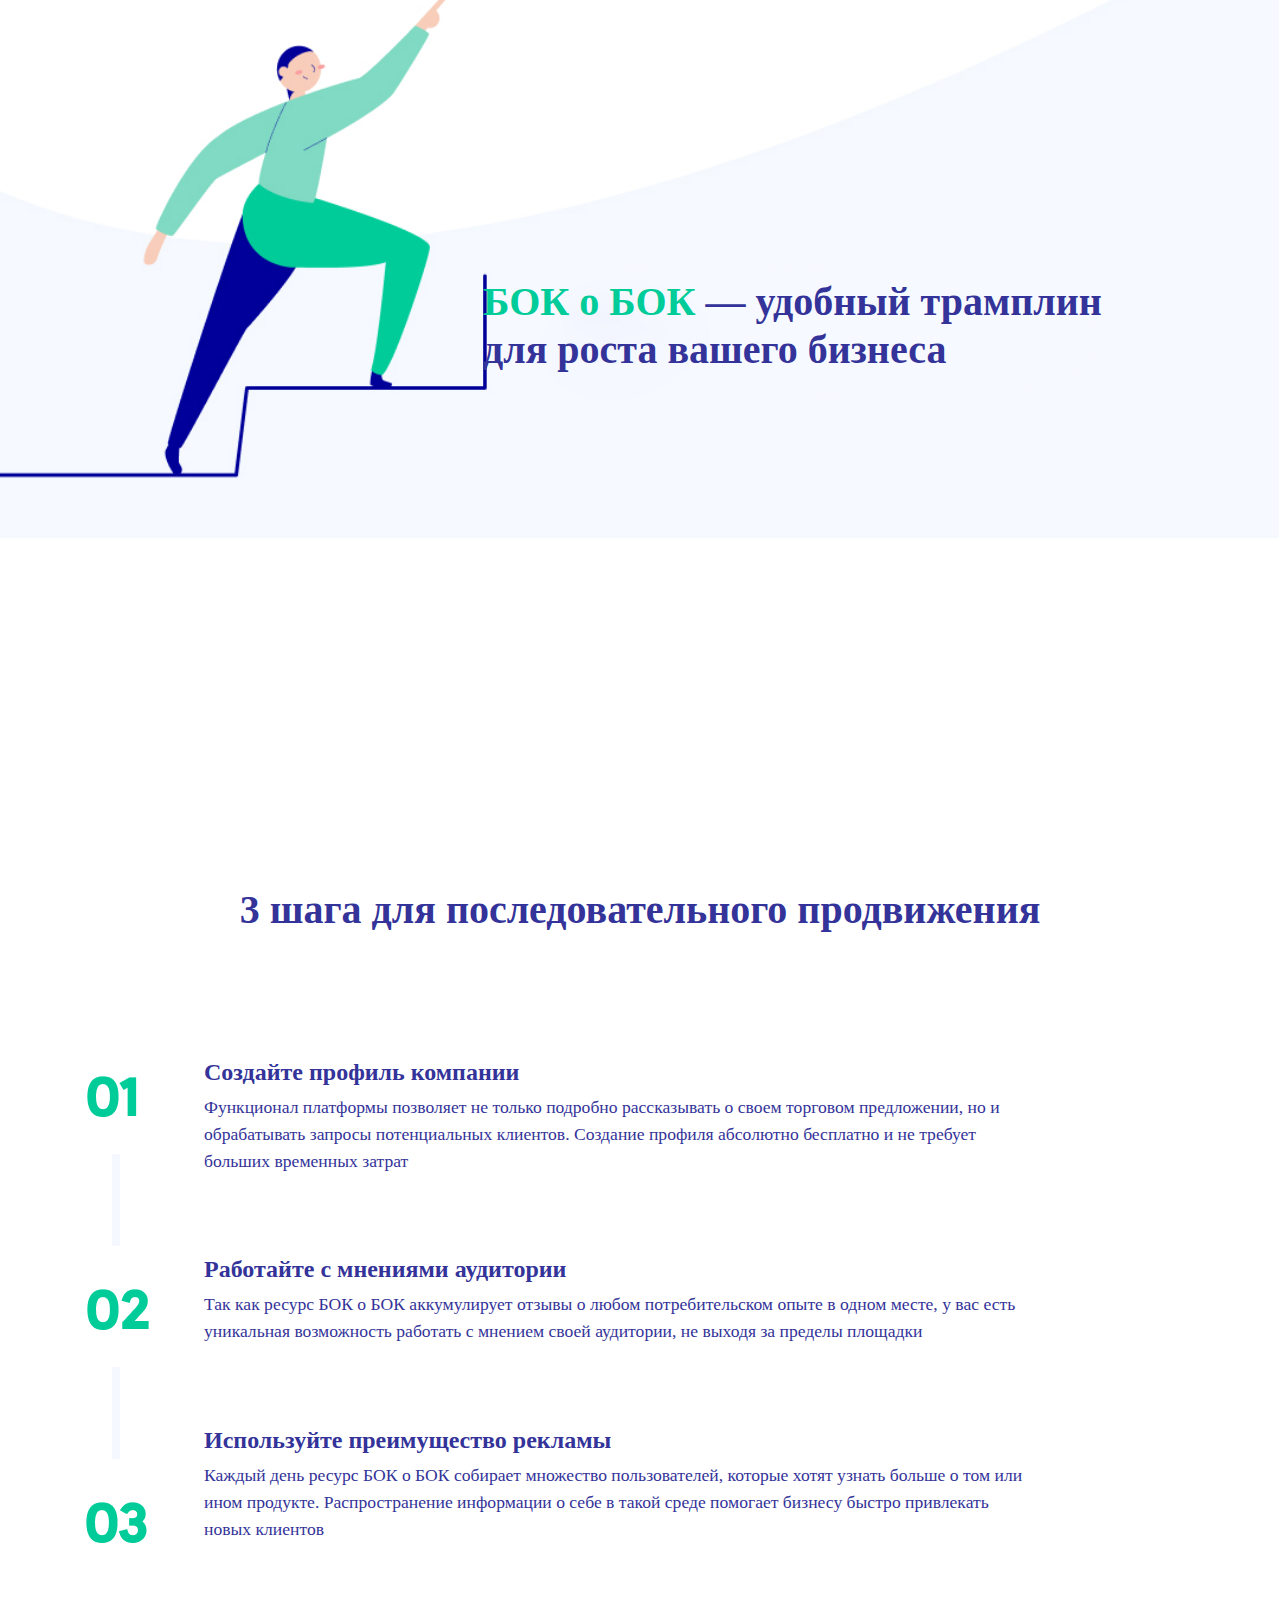
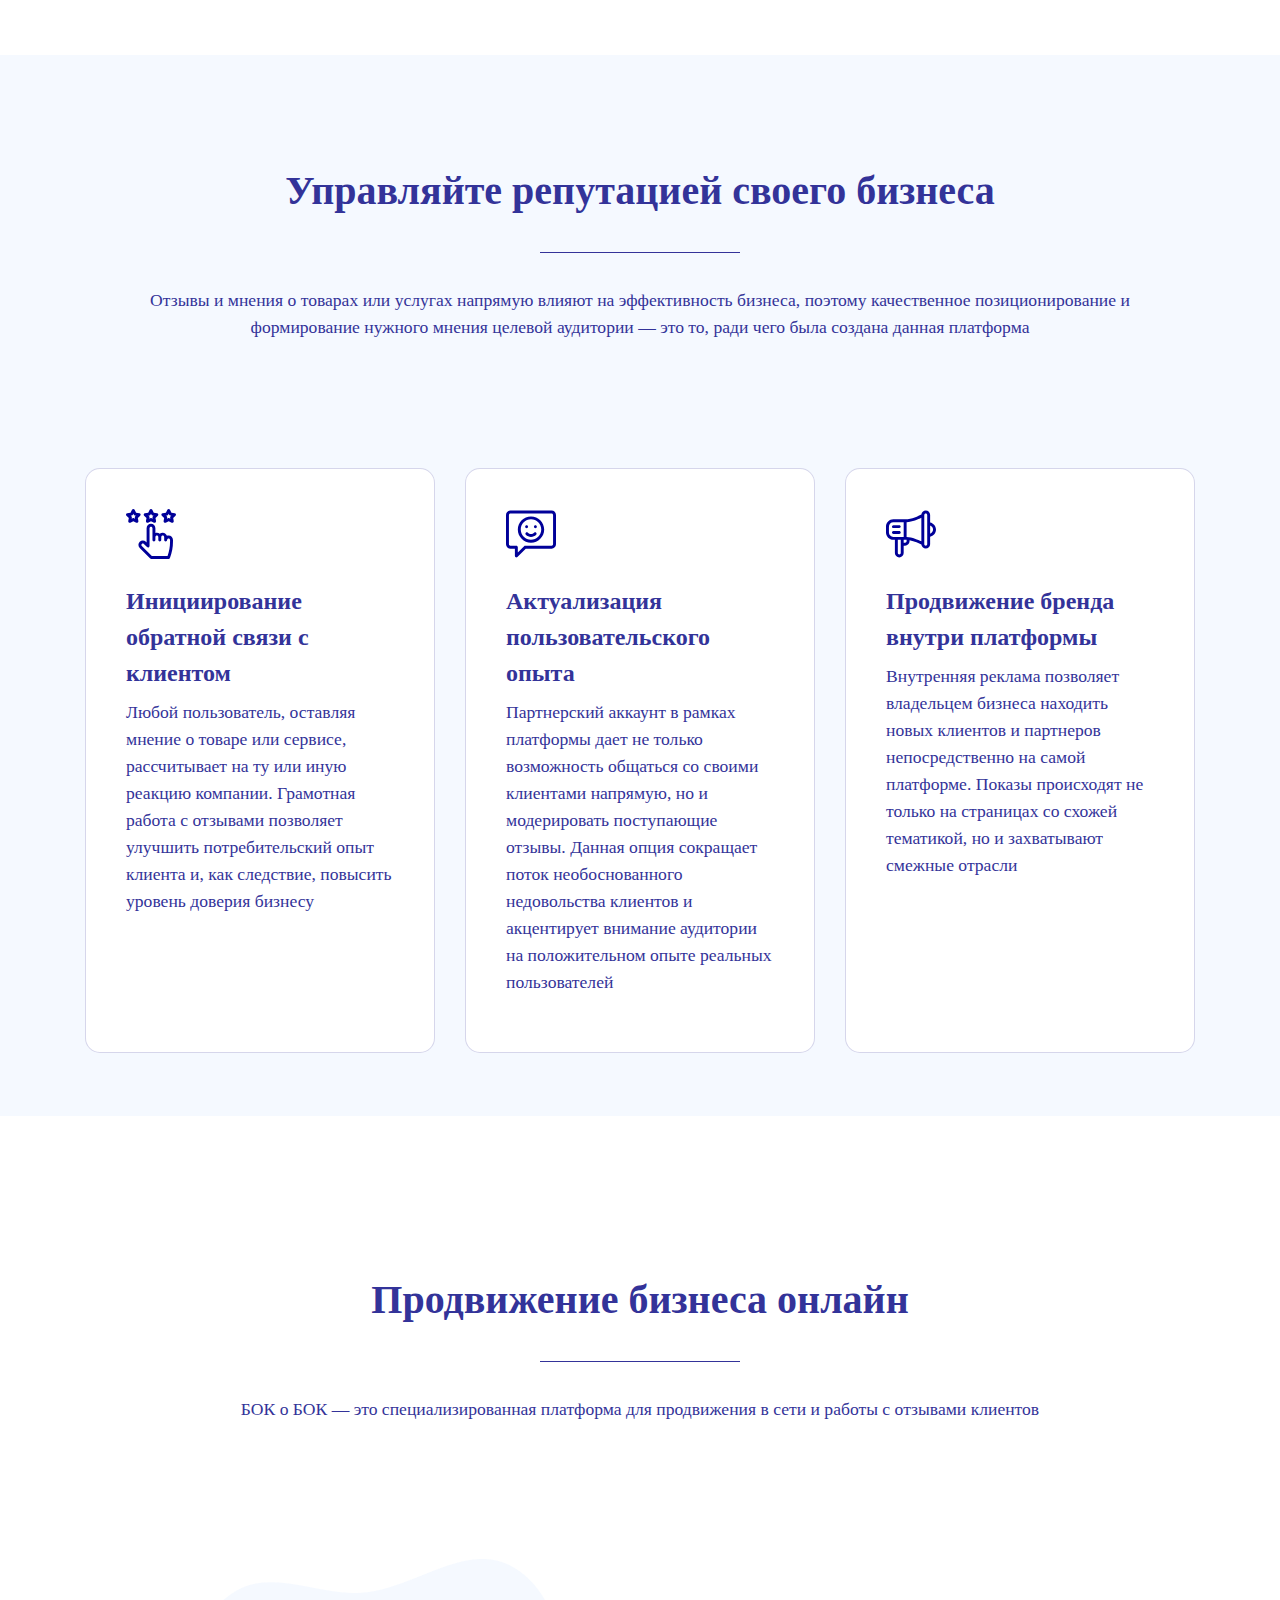
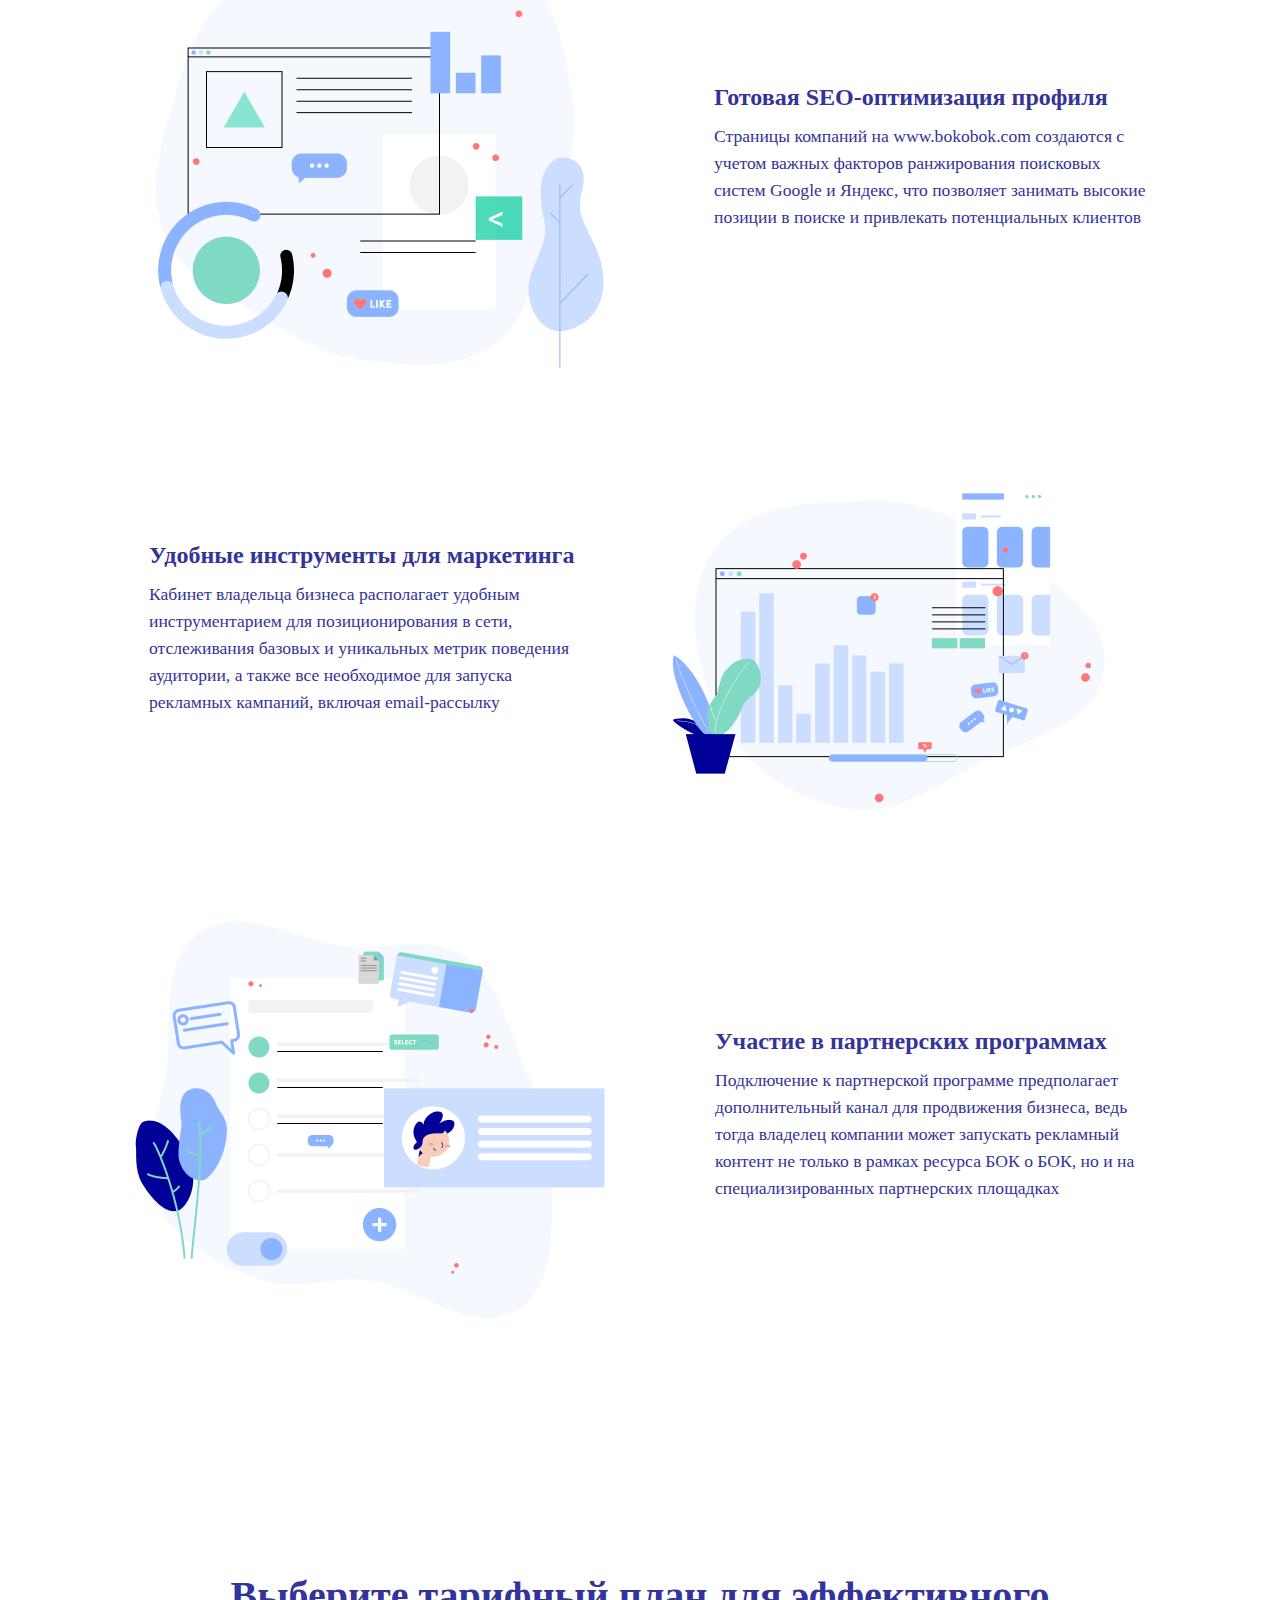
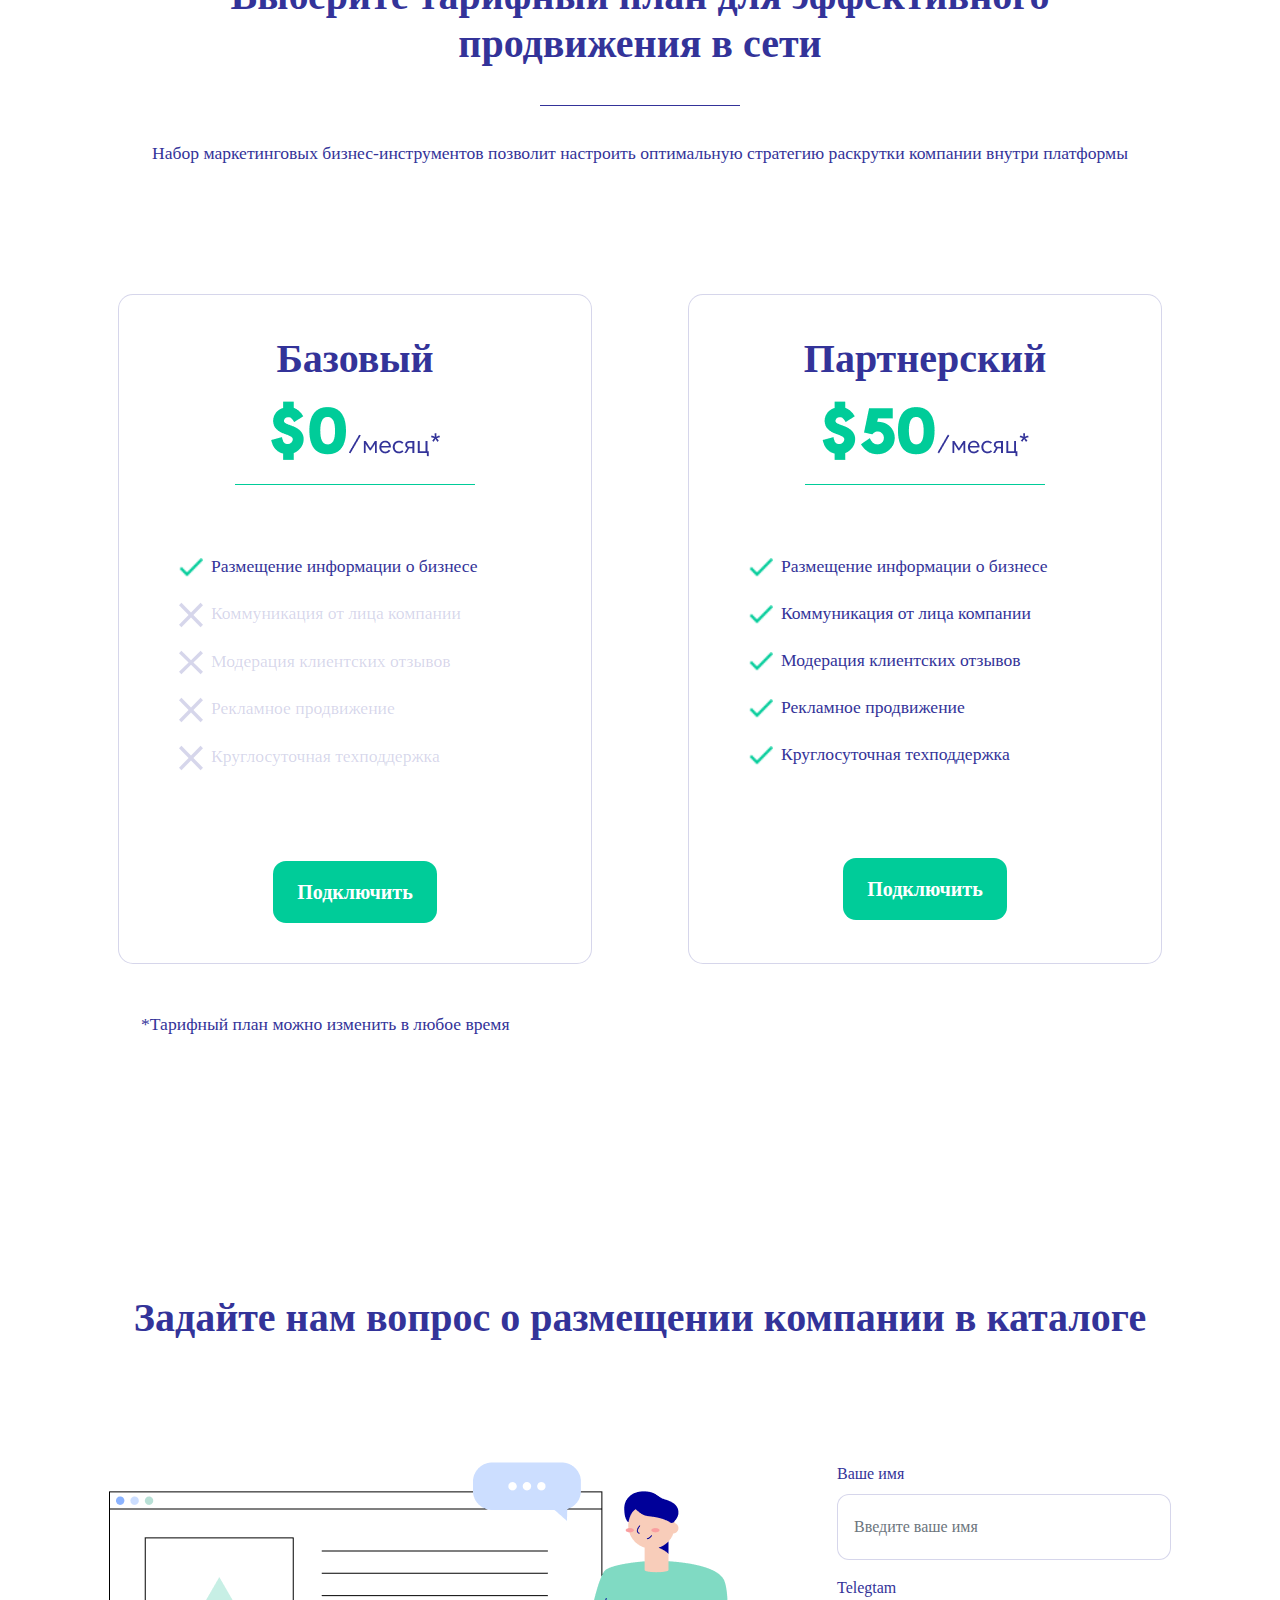
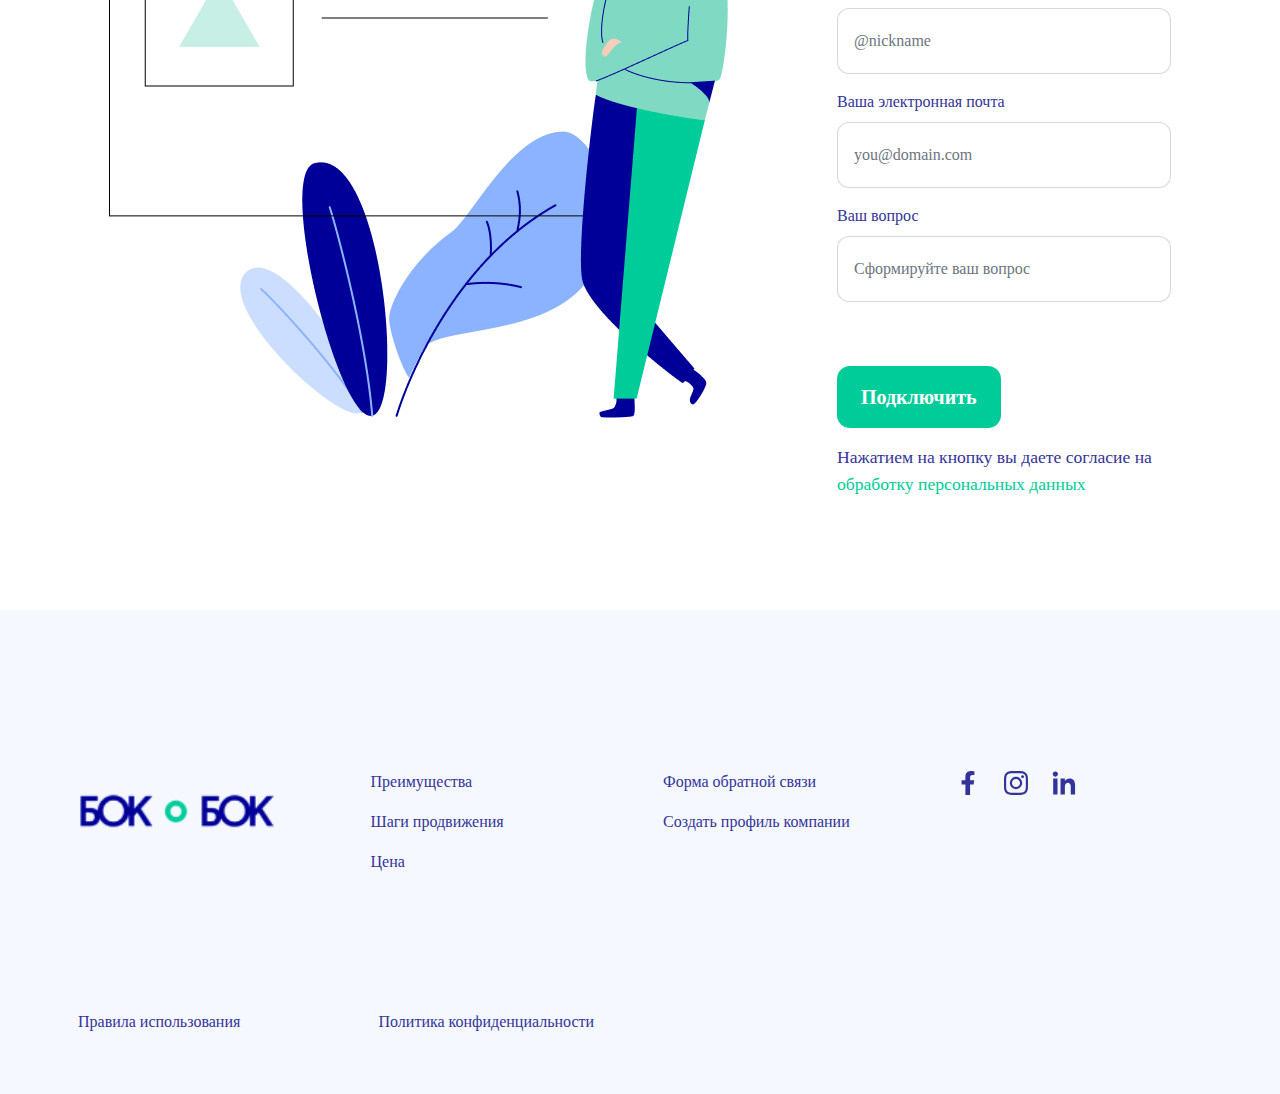
==== commit 0c7a450d: "bag" ====
--- a/index.html
+++ b/index.html
@@ -189,7 +189,7 @@
 
         <div class="row gx-5 d-flex justify-content-between">
 
-            <div class="col  bg-white border-dark d-block row-card box">
+            <div class="col  bg-white  d-block row-card box">
                 <img  class="mb-4" src="./images/rating.svg" alt="rating">
                 <h3 class="">Инициирование обратной связи с клиентом</h3>
                 <p>Любой пользователь, оставляя мнение о товаре или сервисе, рассчитывает на ту или иную реакцию
@@ -200,7 +200,7 @@
                 </p>
             </div>
 
-            <div class="col  bg-white border-dark d-block row-card box">
+            <div class="col  bg-white  d-block row-card box">
                     
 
                 <img class="mb-4" src="./images/good-review.svg" alt="good">
@@ -214,7 +214,7 @@
             
             </div>
 
-            <div class="col  bg-white border-dark d-block row-card box">
+            <div class="col  bg-white  d-block row-card box">
                 <img class="mb-4" src="./images/megaphone.svg" alt="megaphone">
                 <h3>Продвижение бренда внутри платформы</h3>
                 <p>Внутренняя реклама позволяет владельцем бизнеса находить новых клиентов и партнеров непосредственно
@@ -304,70 +304,70 @@
             <p class="mt-4 ">Набор маркетинговых бизнес-инструментов позволит настроить оптимальную стратегию раскрутки компании внутри платформы
             </p>
         </div>
-
-        <div class="row ">
-            <div class="col-lg-6 col-sm-12 mb-sm-2">
-                <div class="card p-sm-3 p-md-5">
-                <div class="card-body p-0">
-                    <h2 class="card-title text-center mb-4">Базовый</h2>
-                    <div class="card-subtitle mb-2 text-muted ">
-                        <img class="mb-4 procent" src="./images/procent0.png" alt="procent">
-                        <img class="mb-5 line" src="./images/LineGrin.svg" alt="line">
-                    </div>
-            
-                    <!--  <div class="card" style="width: 18rem;"></div>-->
-                    <ul class="list-group list-group-flush list-unstyled ul">
+        <div class="row gx-5 d-flex justify-content-between">
+        
+            <div class="col bg-white  d-block row-card box ml-5 mr-5">
+        
+                <h2 class="card-title text-center mb-4">Базовый</h2>
+                <div class="card-subtitle mb-2 text-muted ">
+                    <img class="mb-4 procent" src="./images/procent0.png" alt="procent">
+                    <img class="mb-5 line" src="./images/LineGrin.svg" alt="line">
+                </div>
+        
+                <div class="card-body">
+                    <ul class="list-group list-group-flush list-unstyled ul ul-card">
                         <li class="li d-flex">
-                            <div class="mr-2">
+                            <div class="mr-2 ">
                                 <img class="left " src="./images/1vector.png" alt="vector" width="24px">
                             </div>
-            
+        
                             <p class="mb-0">Размещение информации о бизнесе</p>
-            
+        
+                        </li>
+                        <li class="color-li li d-flex">
+                            <div class="mr-2 ">
+                                <img class="left img-fluid" src="./images/vectorix.svg" width="24px" alt="vector">
+                            </div>
+                            <p class="mb-0">Коммуникация от лица компании</p>
                         </li>
                         <li class="color-li li d-flex">
                             <div class="mr-2">
-                                <img class="left img-fluid"  src="./images/vector.png" alt="vector">
+                                <img class="left img-fluid" src="./images/vectorix.svg" width="24px" alt="vector">
                             </div>
-                            <p class="mb-0">Коммуникация от лица компании</p>
+                            <p class="mb-0">Модерация клиентских отзывов</p>
                         </li>
                         <li class="color-li li d-flex">
-                            <div class="mr-2"><img class="left img-fluid" width="24px" src="./images/vector.png" alt="vector"></div>
-                            <p class="mb-0">Модерация клиентских отзывов</p>
+                            <div class="mr-2">
+                                <img class="left img-fluid" src="./images/vectorix.svg" width="24px" alt="vector">
+                            </div>
+                            <p class="mb-0">Рекламное продвижение</p>
                         </li>
                         <li class="color-li li d-flex">
-                            <div class="mr-2"><img class="left img-fluid" width="24px" src="./images/vector.png" alt="vector"></div>
-                            <p class="mb-0">Рекламное продвижение</p>
-                        </li>
-                        <li class="color-li li d-flex">
-                            <div class="mr-2"><img class="left img-fluid" width="24px" src="./images/vector.png" alt="vector"></div>
+                            <div class="mr-2"><img class="left img-fluid" src="./images/vectorix.svg" width="24px" alt="vector">
+                            </div>
                             <p class="mb-0">Круглосуточная техподдержка</p>
                         </li>
                     </ul>
-                    <button type="button" class="btn btn-success d-block ml-auto mr-auto">Подключить</button>
-            
-            
-            
-                </div>
-            </div></div>
-
-
-            <div class="col-lg-6 col-sm-12  pr-0">
-                <div class="card p-sm-3 p-md-5 mr-0">
-                <div class="card-body p-0">
-                    <h2 class="card-title text-center mb-4">Партнерский</h2>
-                    <div class="card-subtitle mb-2 text-muted">
-                        <img class="mb-4 procent" src="./images/procent50.png" alt="procent">
-                        <img class="mb-5 line" src="./images/LineGrin.svg" alt="line">
-                    </div>
-            
-                    <!--  <div class="card" style="width: 18rem;"></div>-->
+                </div>
+                <button type="button" class="btn btn-success d-block ml-auto mr-auto">Подключить</button>
+        
+            </div>
+        
+        
+        
+            <div class="col bg-white  d-block row-card box ml-5 mr-5">
+                <h2 class="card-title text-center mb-4">Партнерский</h2>
+                <div class="card-subtitle mb-2 text-muted ">
+                    <img class="mb-4 procent" src="./images/procent50.png" alt="procent">
+                    <img class="mb-5 line" src="./images/LineGrin.svg" alt="line">
+                </div>
+                <div class="card-body">
                     <ul class="list-group list-group-flush list-unstyled ul">
                         <li class="li d-flex">
                             <div class="mr-2"><img class="left " src="./images/1vector.png" alt="vector" width="24px"></div>
-            
+        
                             <p class="mb-0">Размещение информации о бизнесе</p>
-            
+        
                         </li>
                         <li class="li d-flex">
                             <div class="mr-2"><img class="left " width="24px" src="./images/1vector.png" alt="vector"></div>
@@ -386,10 +386,12 @@
                             <p class="mb-0">Круглосуточная техподдержка</p>
                         </li>
                     </ul>
-                    <button type="button" class="btn btn-success d-block ml-auto mr-auto">Подключить</button>
-                </div>
-            </div></div>
-        </div>    
+                </div>
+        
+                <button type="button" class="btn btn-success d-block ml-auto mr-auto">Подключить</button>
+            </div>
+        </div>
+ 
 <p class="coment ml-4">*Тарифный план можно изменить в любое время</p>
     </div>
 </section>
--- a/css/style.css
+++ b/css/style.css
@@ -162,6 +162,11 @@
 .ul{
   margin-bottom: 50px;
 }
+
+.ul-card{
+  margin-left: auto;
+  margin-right: auto;
+}
 .coment{
   padding: 2rem;
 }
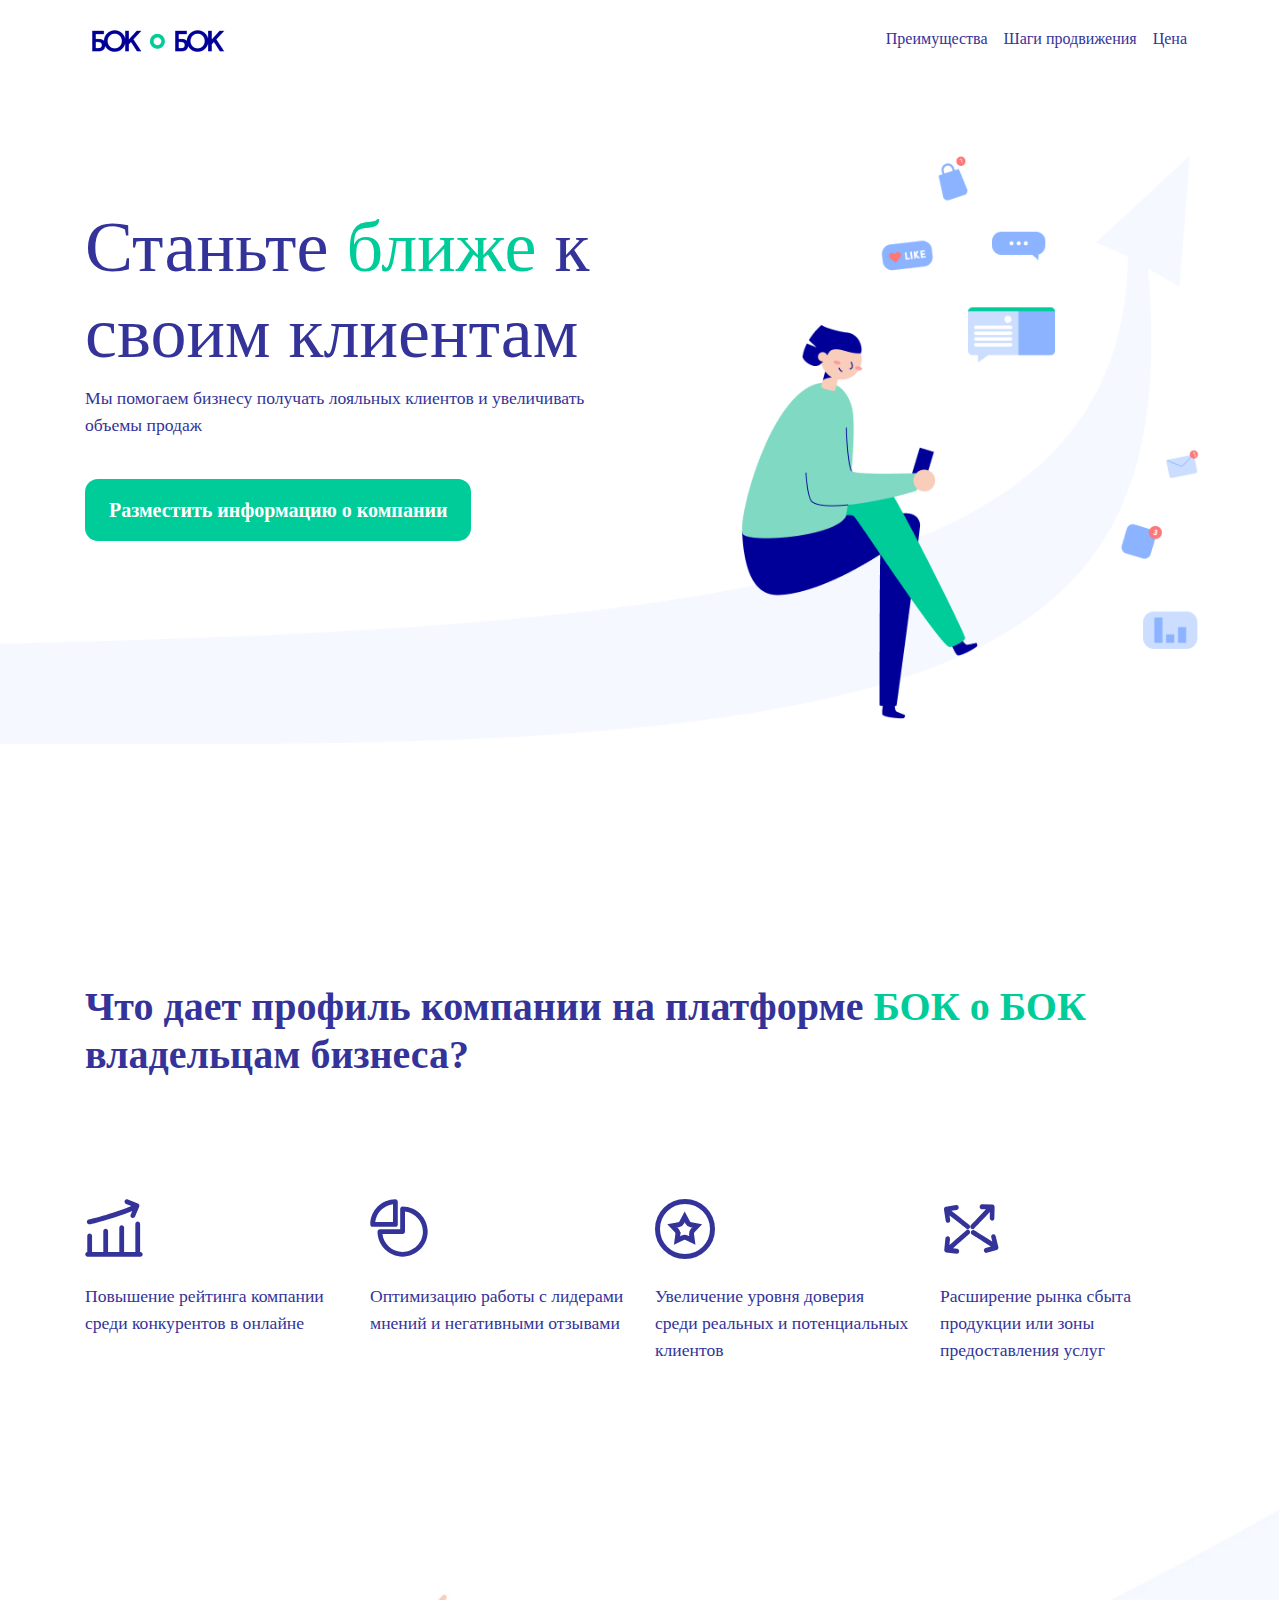
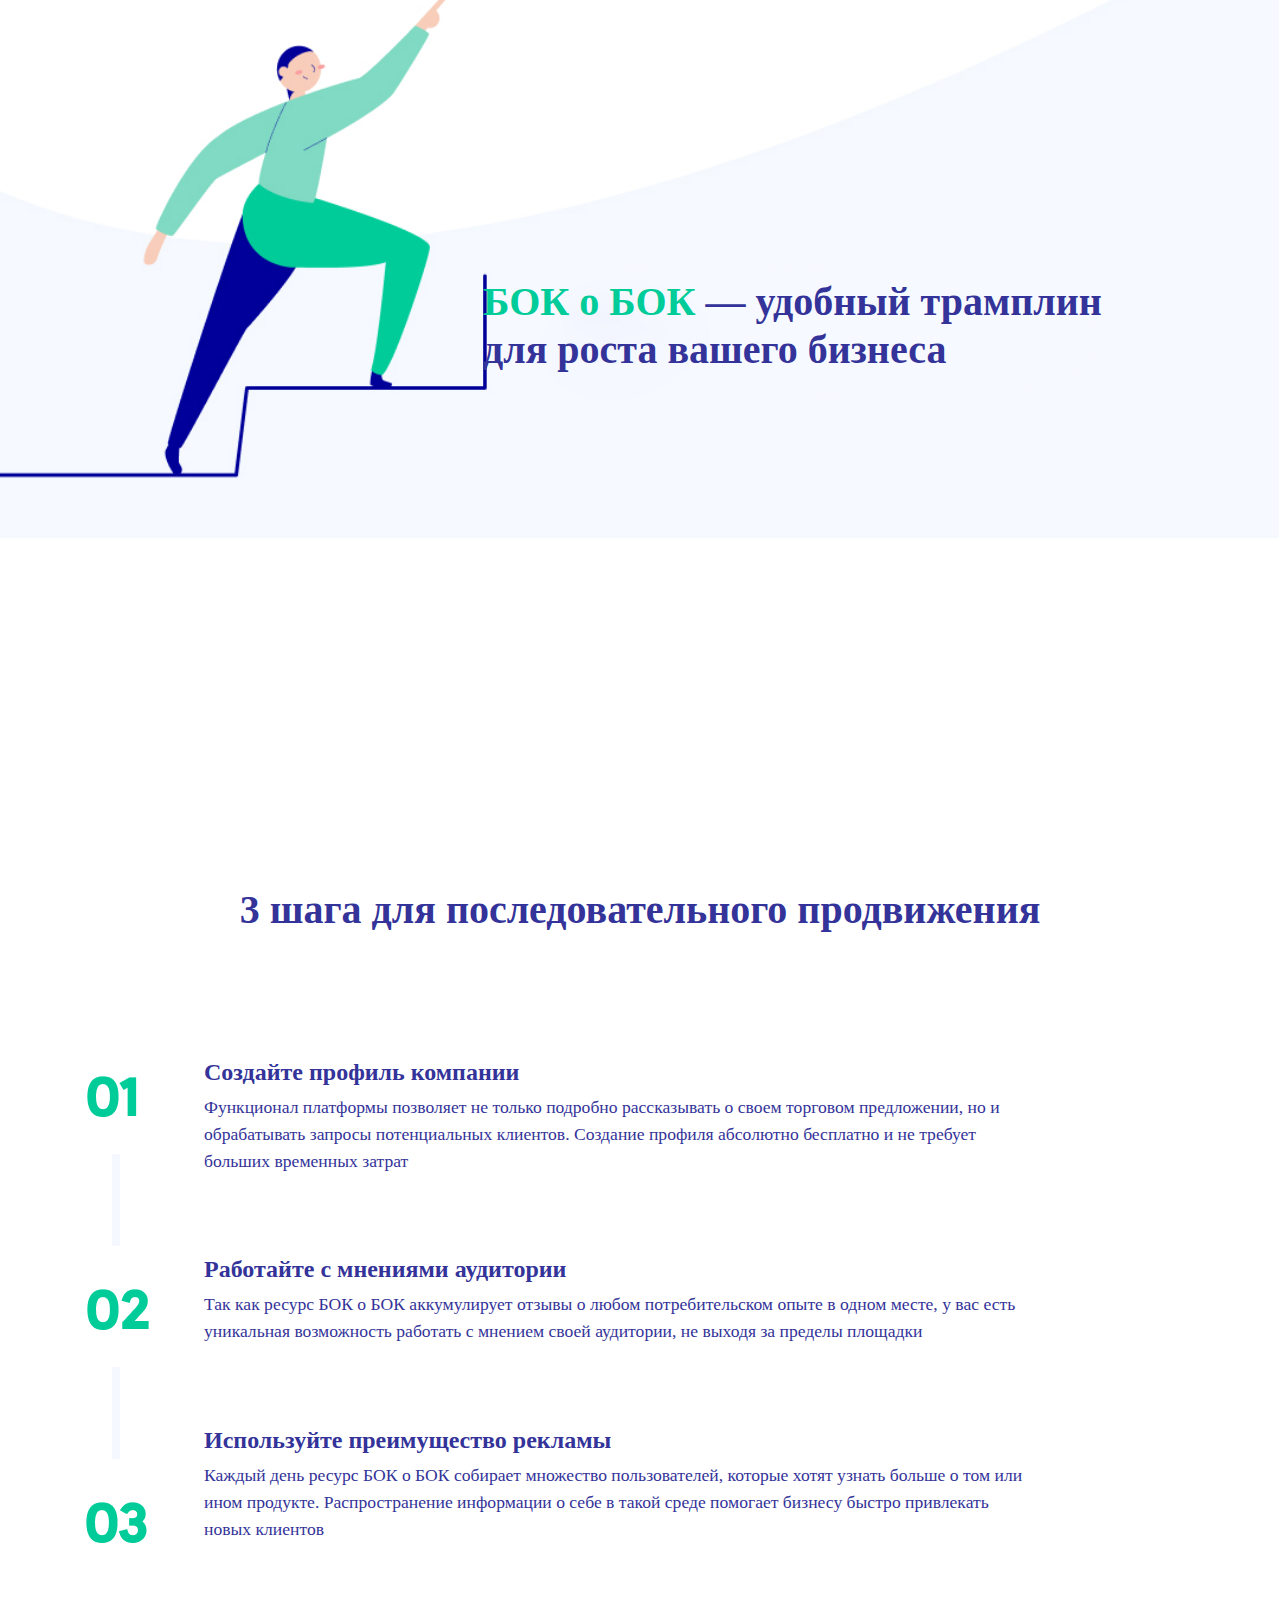
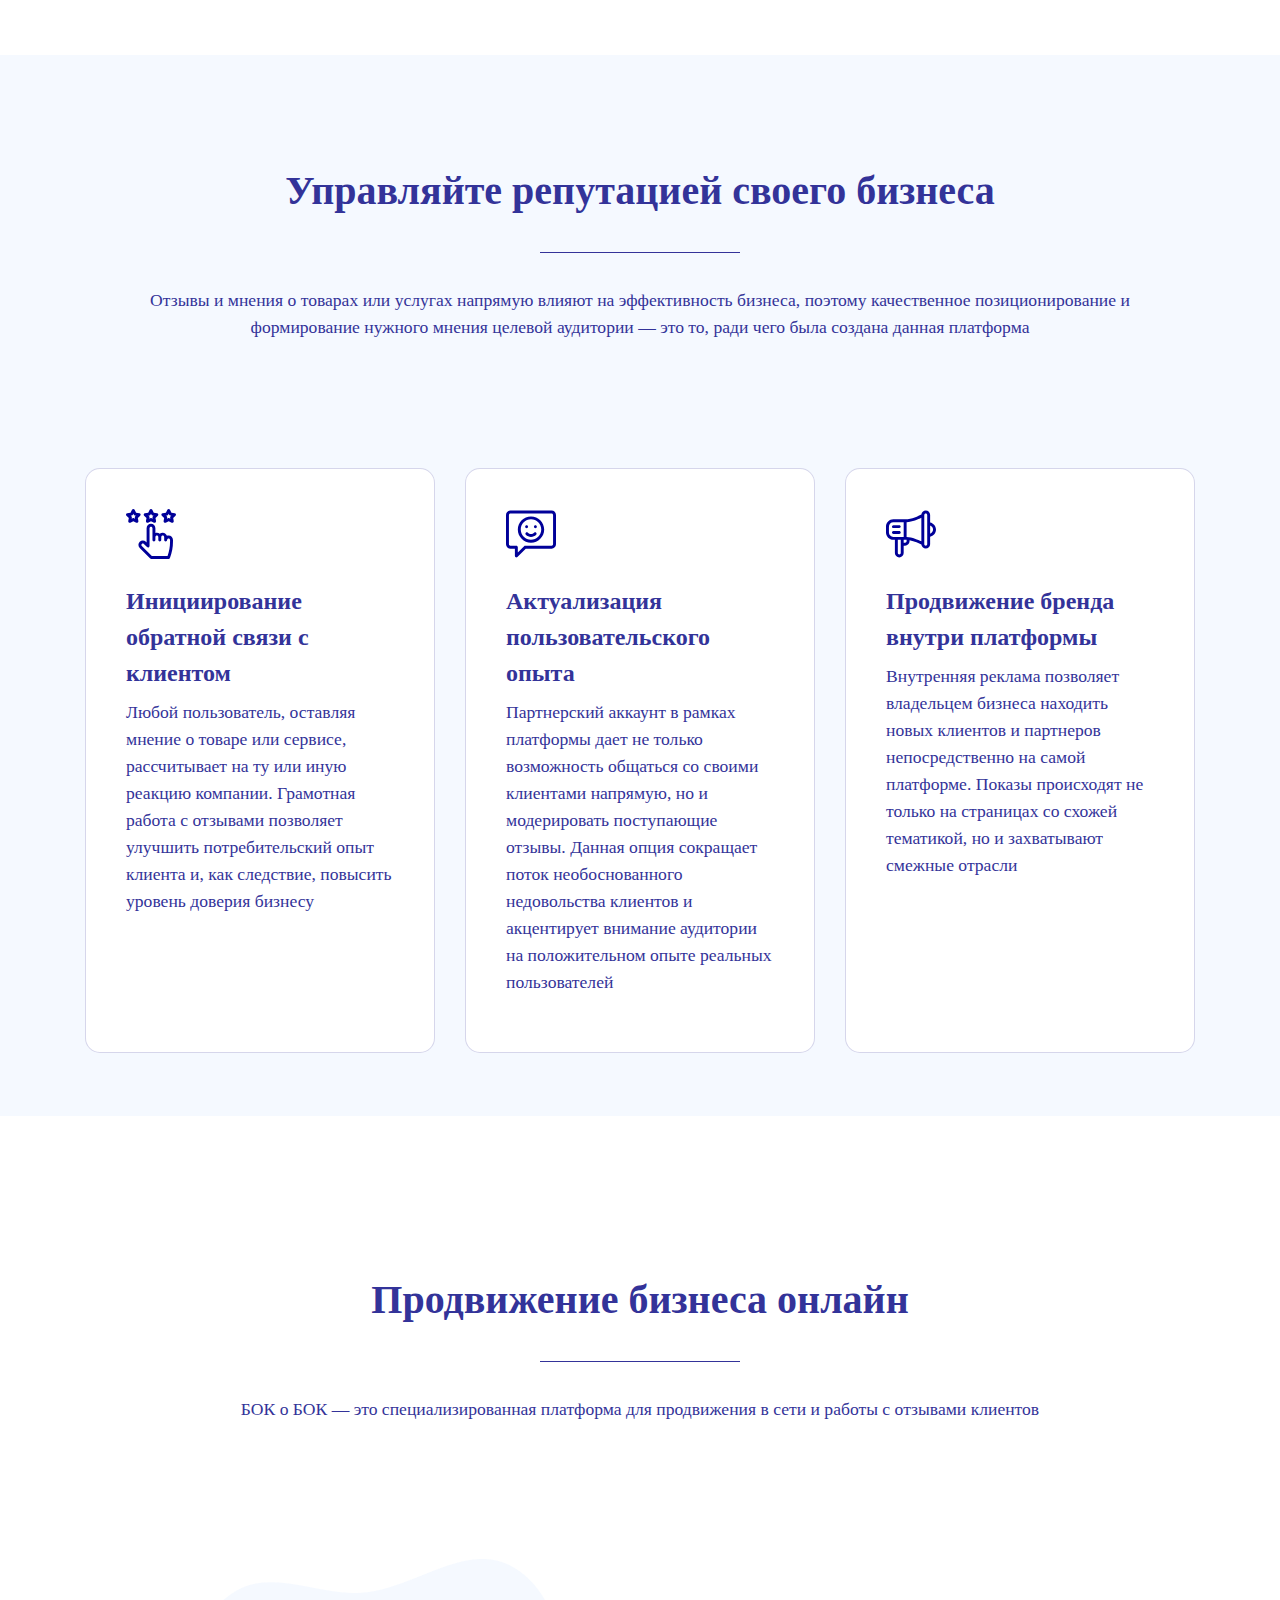
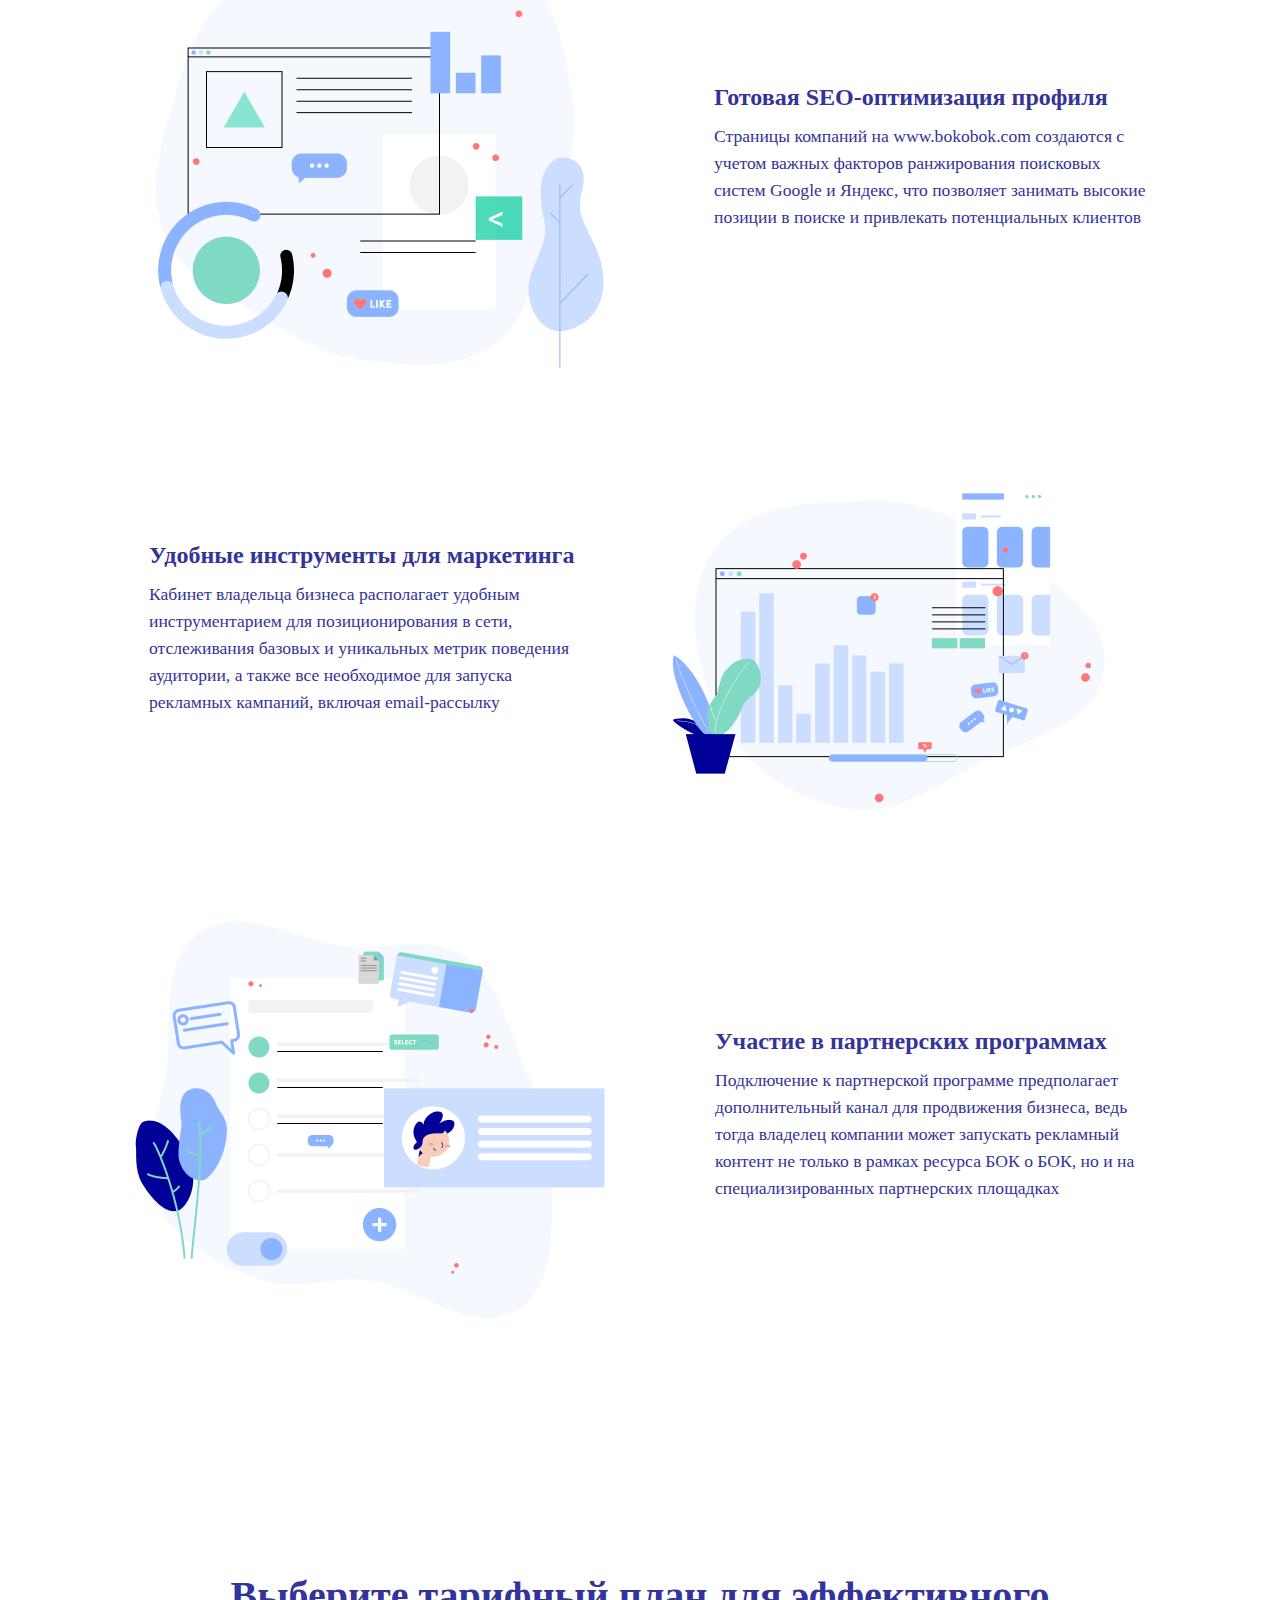
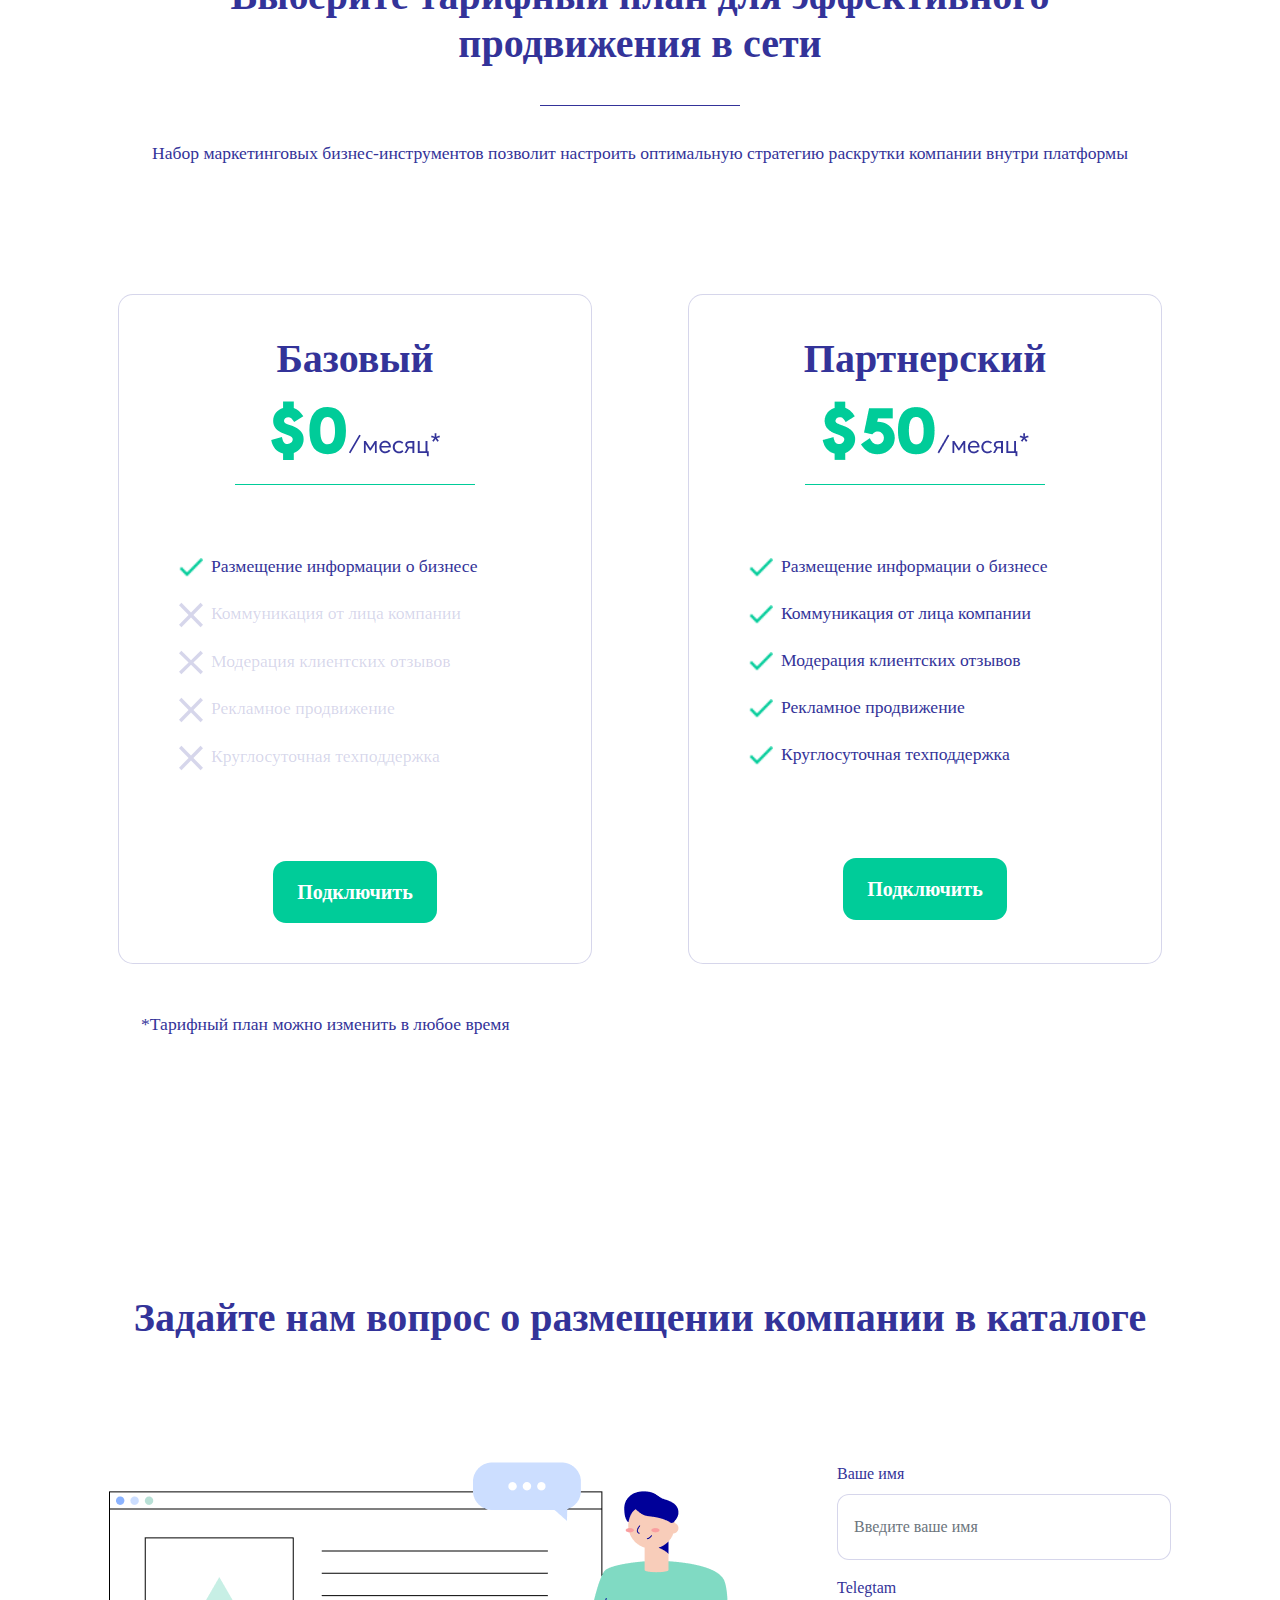
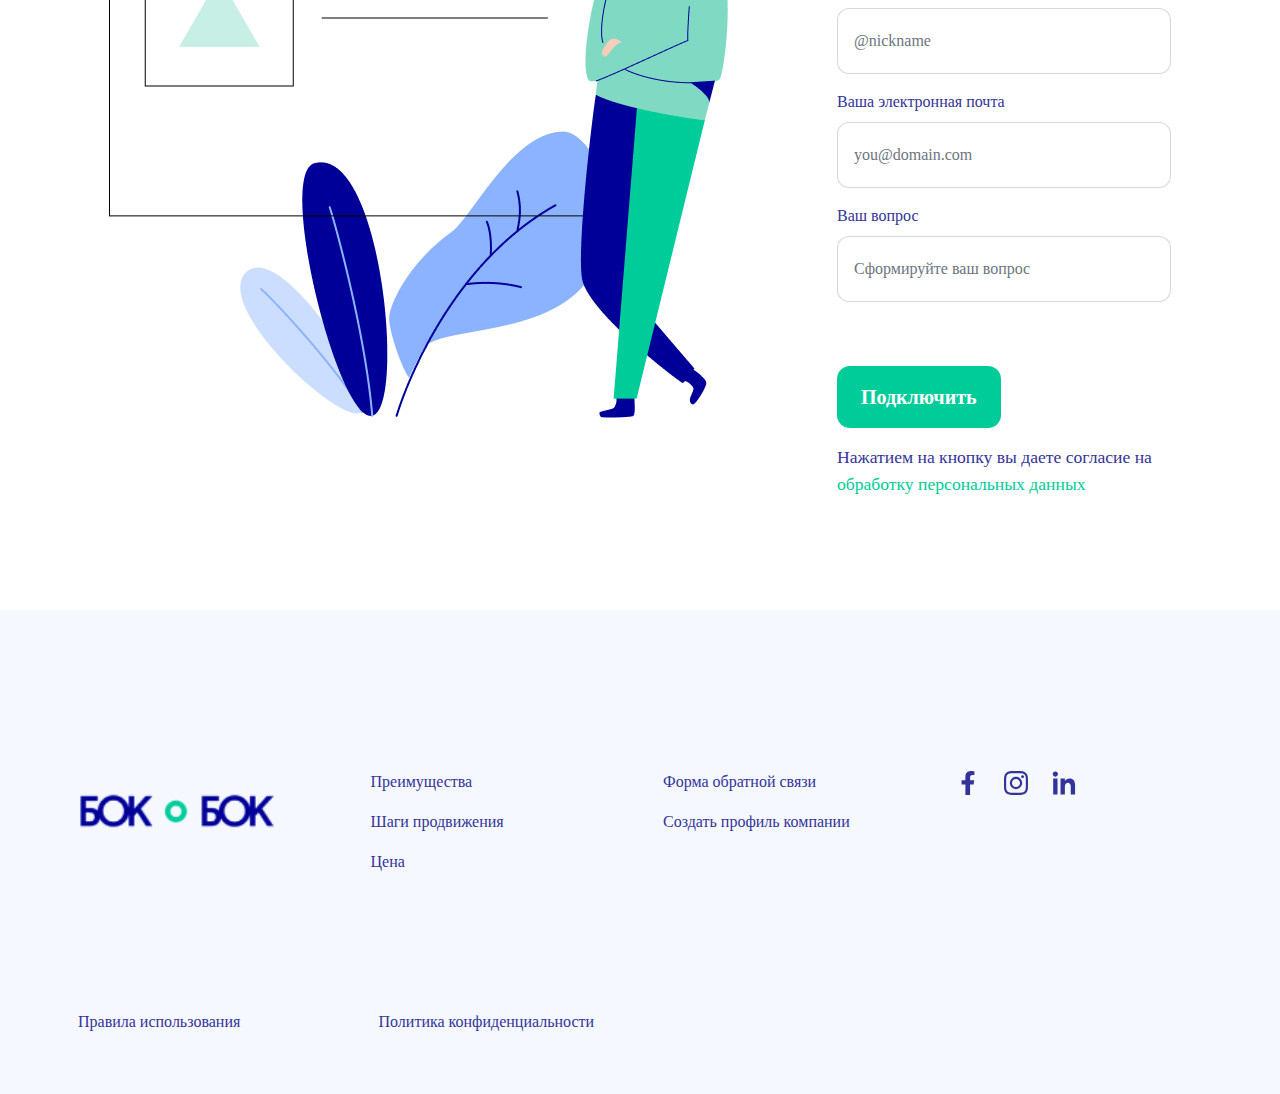
==== commit 796648a4: "img" ====
--- a/index.html
+++ b/index.html
@@ -310,7 +310,7 @@
         
                 <h2 class="card-title text-center mb-4">Базовый</h2>
                 <div class="card-subtitle mb-2 text-muted ">
-                    <img class="mb-4 procent" src="./images/procent0.png" alt="procent">
+                    <img class="mb-4 procent" src="./images/procent0.svg" alt="procent">
                     <img class="mb-5 line" src="./images/LineGrin.svg" alt="line">
                 </div>
         
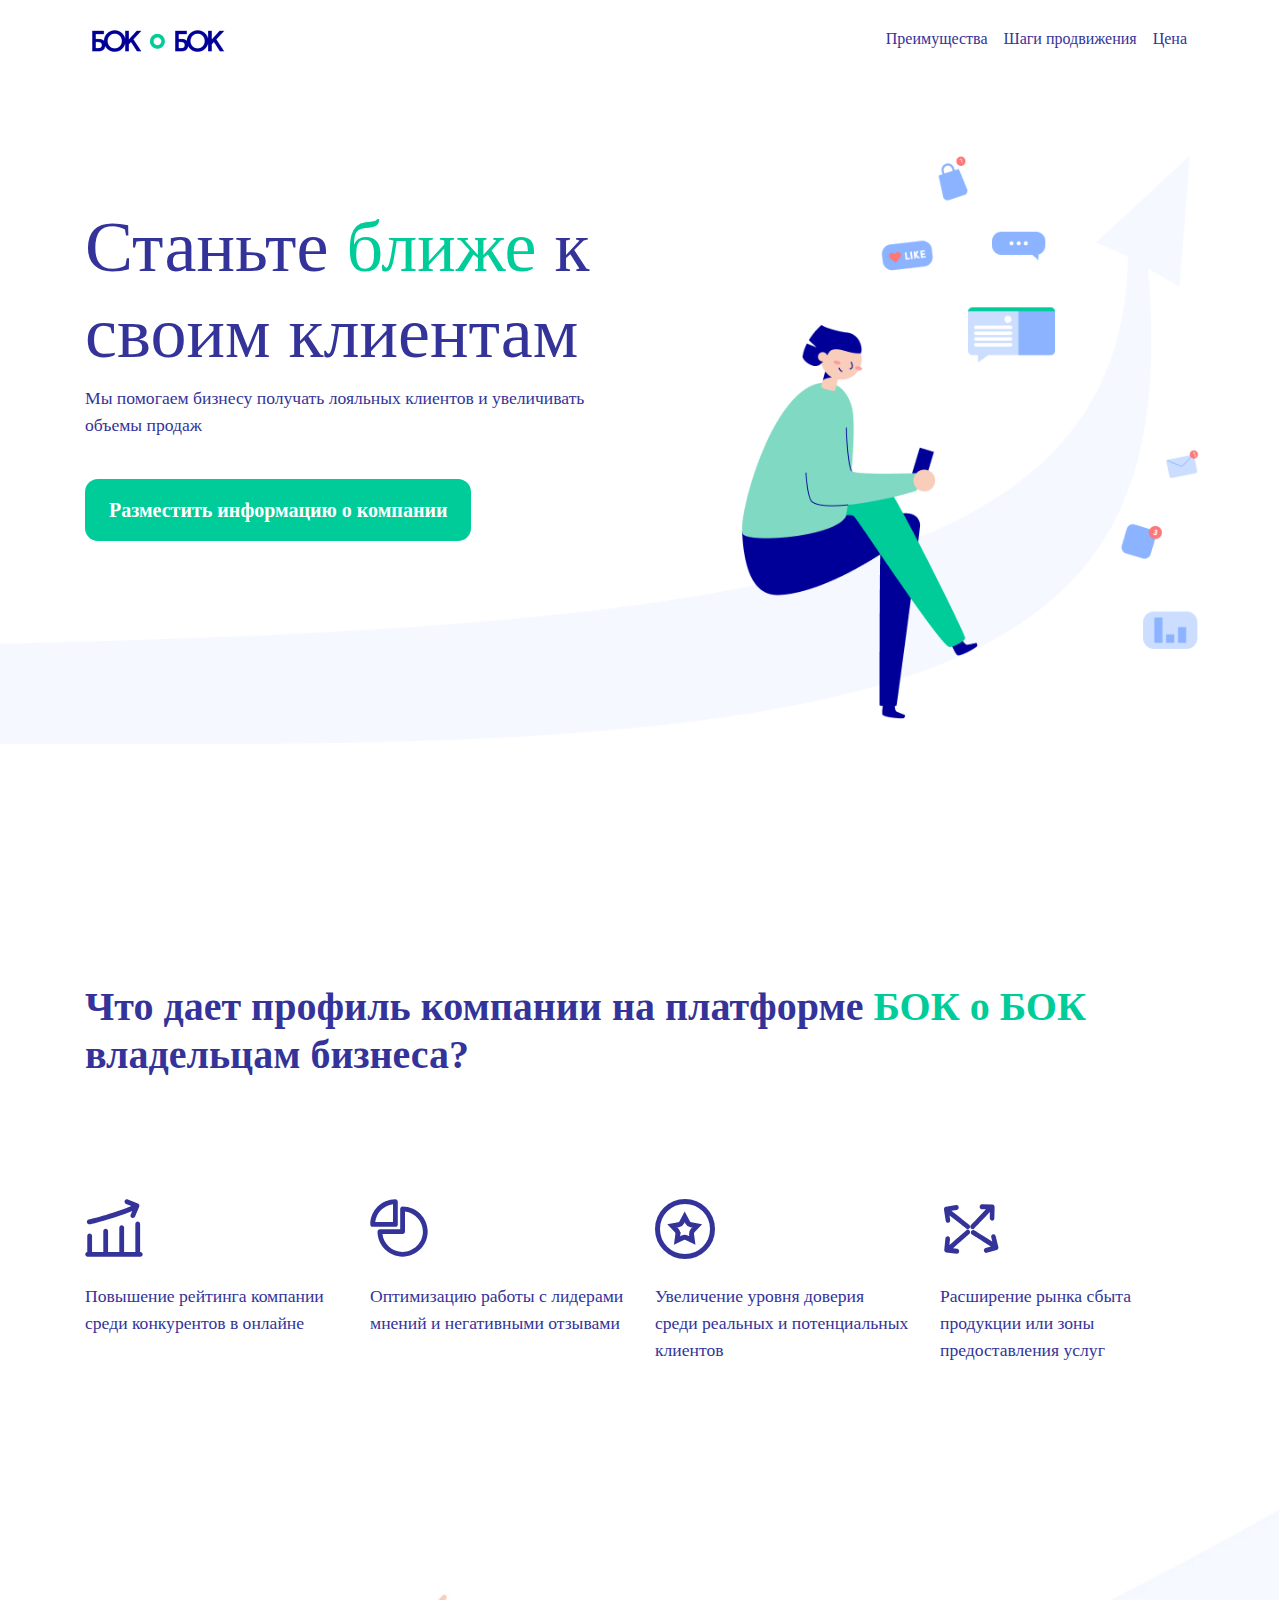
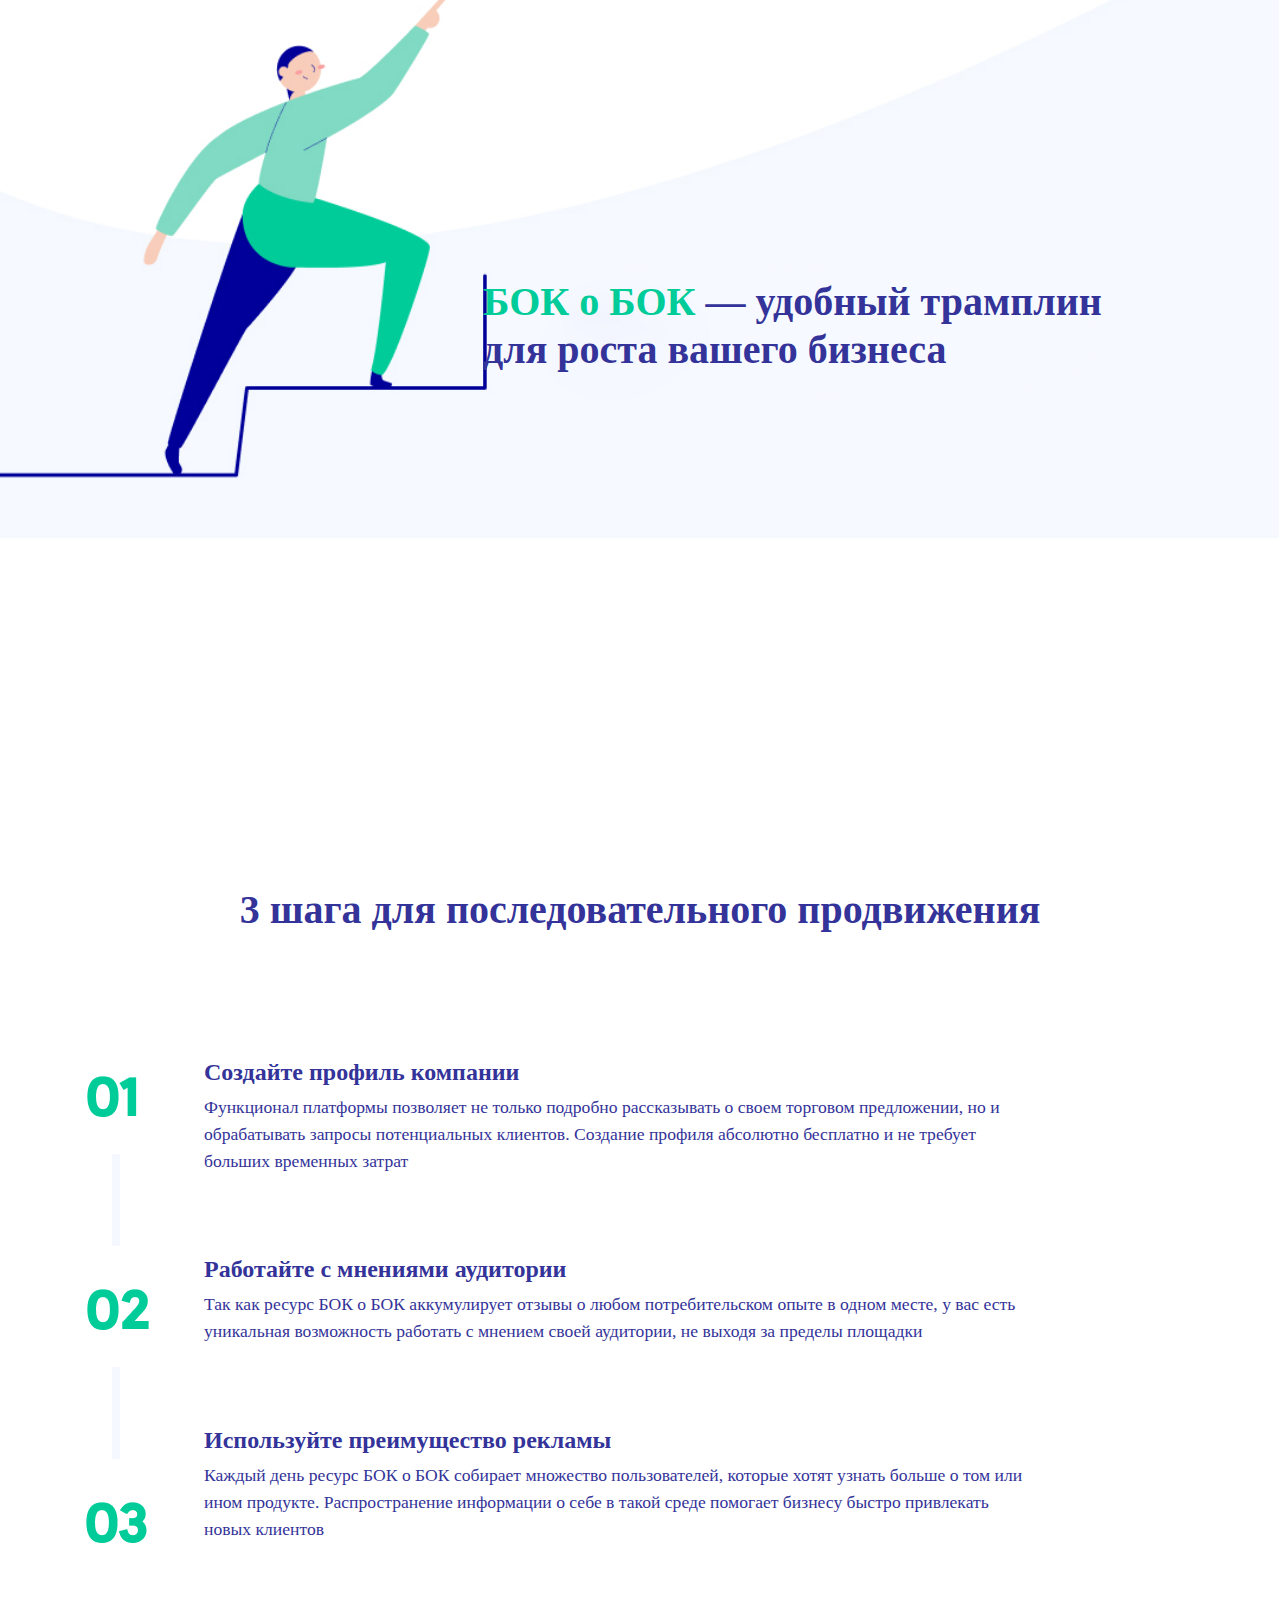
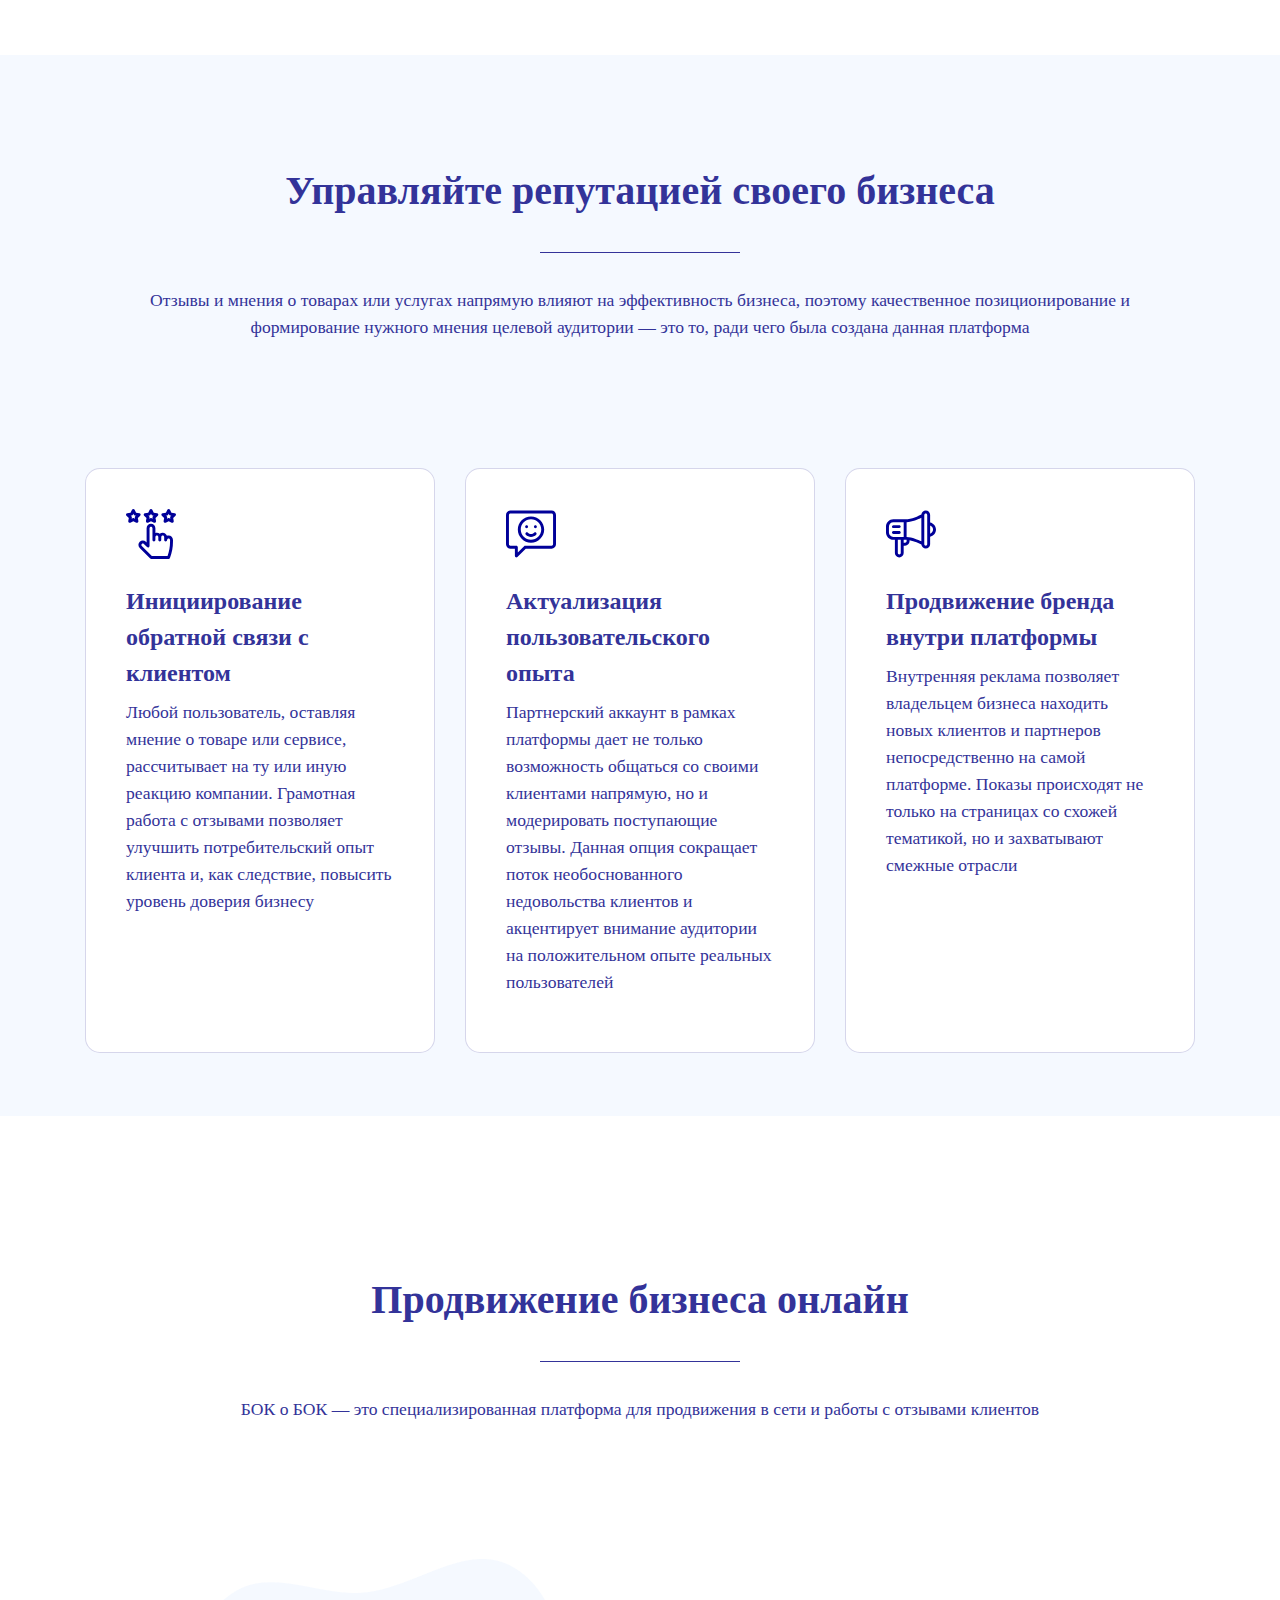
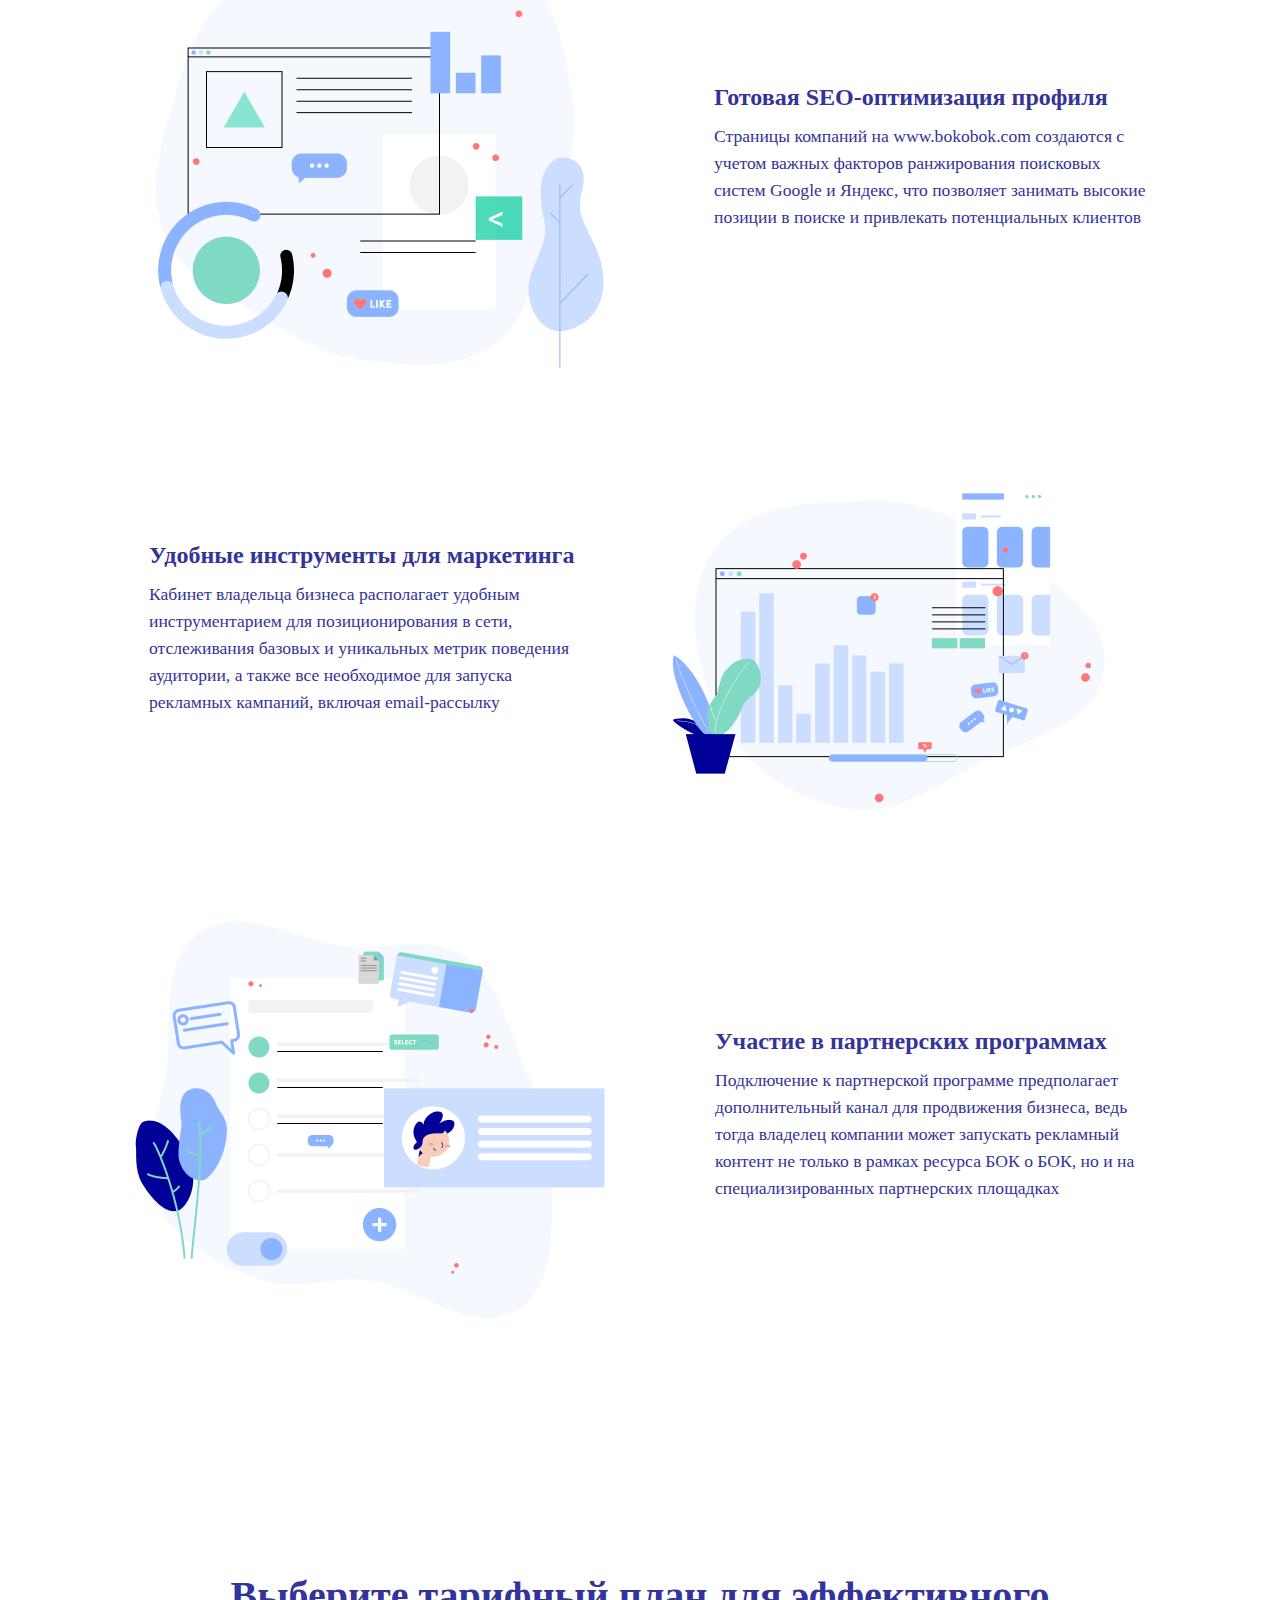
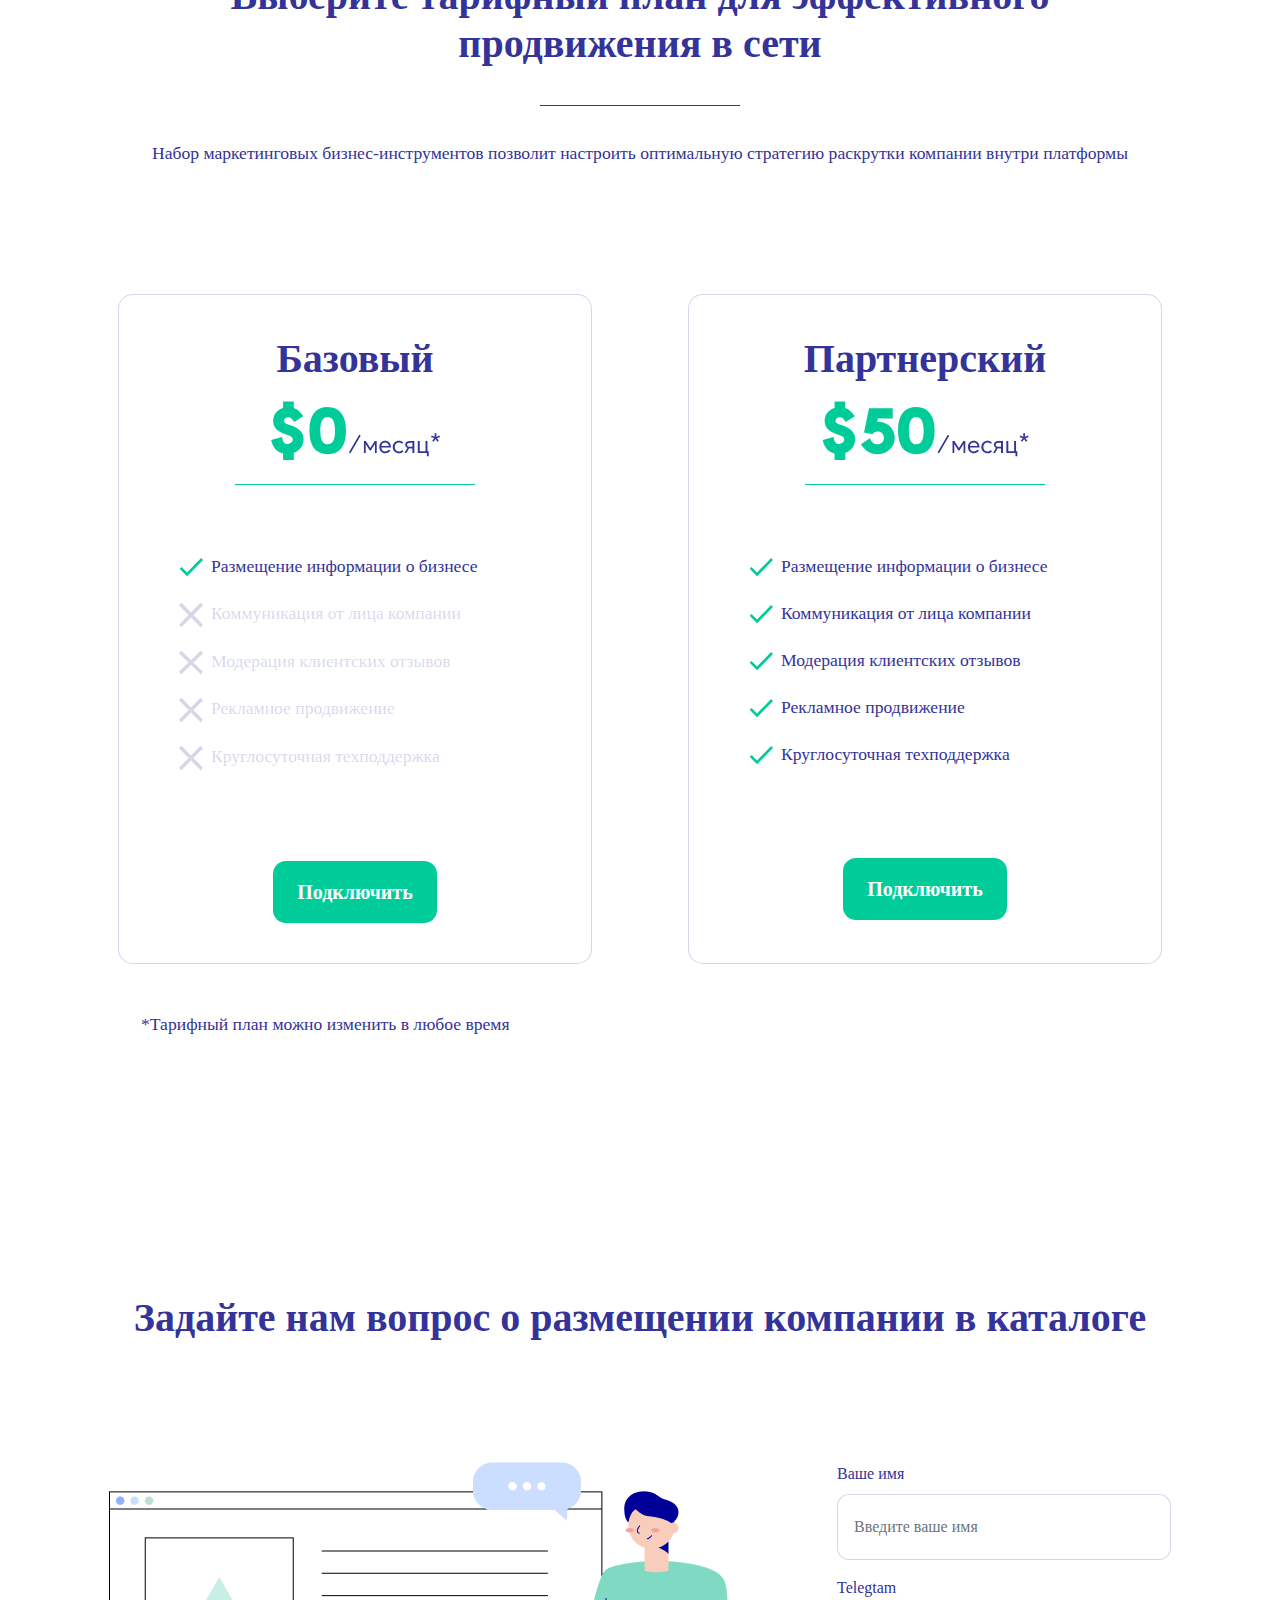
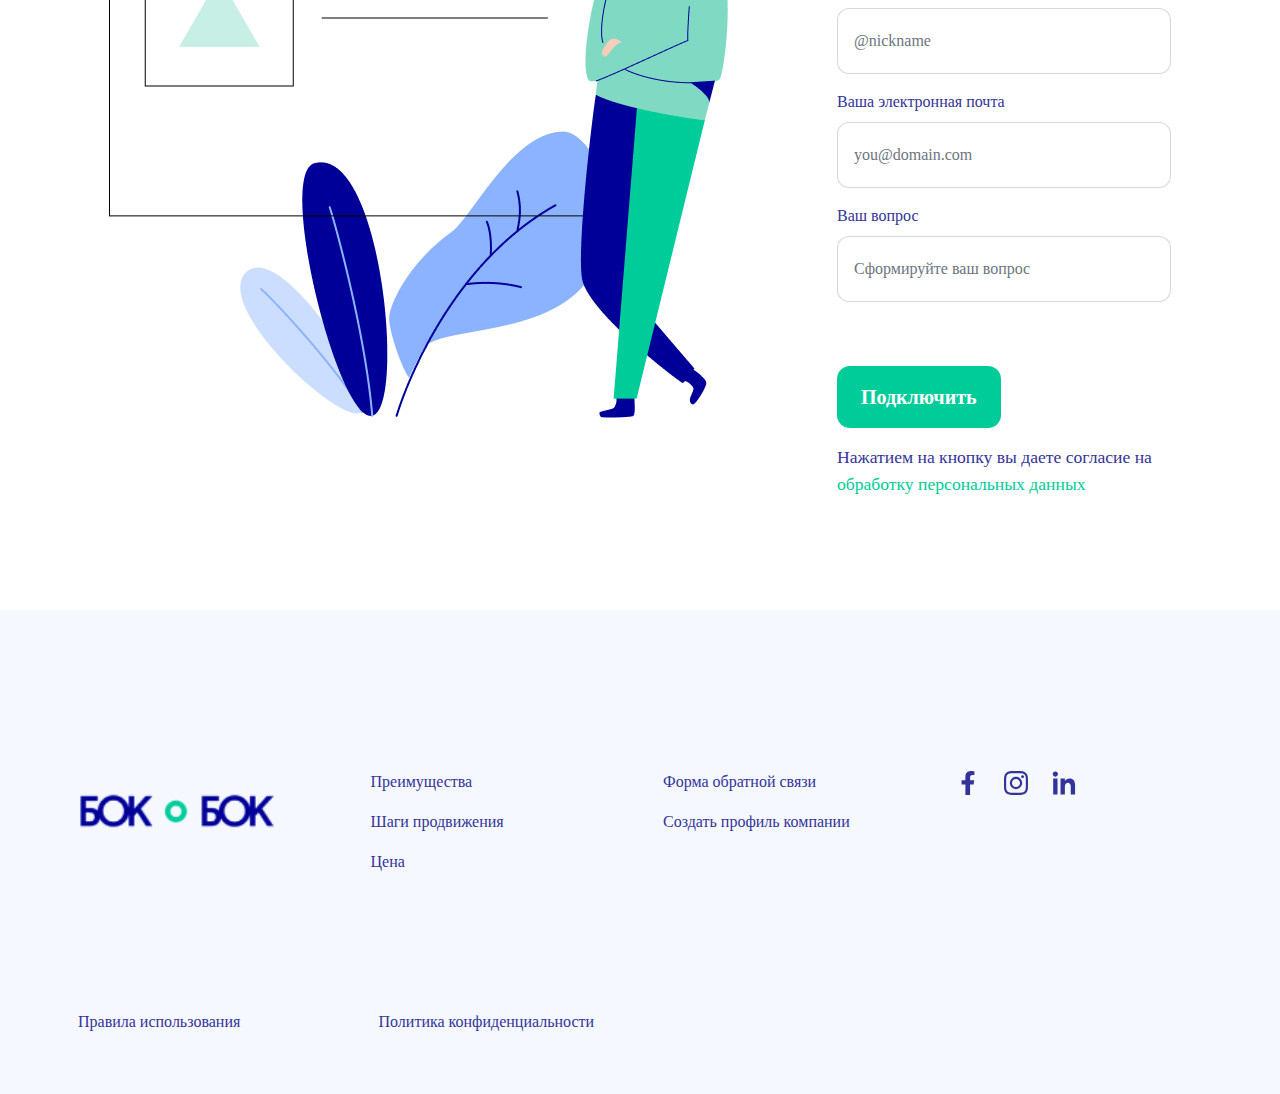
==== commit 4a6bb2b8: "svg" ====
--- a/index.html
+++ b/index.html
@@ -318,7 +318,7 @@
                     <ul class="list-group list-group-flush list-unstyled ul ul-card">
                         <li class="li d-flex">
                             <div class="mr-2 ">
-                                <img class="left " src="./images/1vector.png" alt="vector" width="24px">
+                                <img class="left " src="./images/1vector.svg" alt="vector" width="24px">
                             </div>
         
                             <p class="mb-0">Размещение информации о бизнесе</p>
@@ -358,31 +358,31 @@
             <div class="col bg-white  d-block row-card box ml-5 mr-5">
                 <h2 class="card-title text-center mb-4">Партнерский</h2>
                 <div class="card-subtitle mb-2 text-muted ">
-                    <img class="mb-4 procent" src="./images/procent50.png" alt="procent">
+                    <img class="mb-4 procent" src="./images/procent50.svg" alt="procent">
                     <img class="mb-5 line" src="./images/LineGrin.svg" alt="line">
                 </div>
                 <div class="card-body">
                     <ul class="list-group list-group-flush list-unstyled ul">
                         <li class="li d-flex">
-                            <div class="mr-2"><img class="left " src="./images/1vector.png" alt="vector" width="24px"></div>
+                            <div class="mr-2"><img class="left " src="./images/1vector.svg" alt="vector" width="24px"></div>
         
                             <p class="mb-0">Размещение информации о бизнесе</p>
         
                         </li>
                         <li class="li d-flex">
-                            <div class="mr-2"><img class="left " width="24px" src="./images/1vector.png" alt="vector"></div>
+                            <div class="mr-2"><img class="left " width="24px" src="./images/1vector.svg" alt="vector"></div>
                             <p class="mb-0">Коммуникация от лица компании</p>
                         </li>
                         <li class=" li d-flex">
-                            <div class="mr-2"><img class="left " width="24px" src="./images/1vector.png" alt="vector"></div>
+                            <div class="mr-2"><img class="left " width="24px" src="./images/1vector.svg" alt="vector"></div>
                             <p class="mb-0">Модерация клиентских отзывов</p>
                         </li>
                         <li class=" li d-flex">
-                            <div class="mr-2"><img class="left " width="24px" src="./images/1vector.png" alt="vector"></div>
+                            <div class="mr-2"><img class="left " width="24px" src="./images/1vector.svg" alt="vector"></div>
                             <p class="mb-0">Рекламное продвижение</p>
                         </li>
                         <li class=" li d-flex">
-                            <div class="mr-2"><img class="left " width="24px" src="./images/1vector.png" alt="vector"></div>
+                            <div class="mr-2"><img class="left " width="24px" src="./images/1vector.svg" alt="vector"></div>
                             <p class="mb-0">Круглосуточная техподдержка</p>
                         </li>
                     </ul>
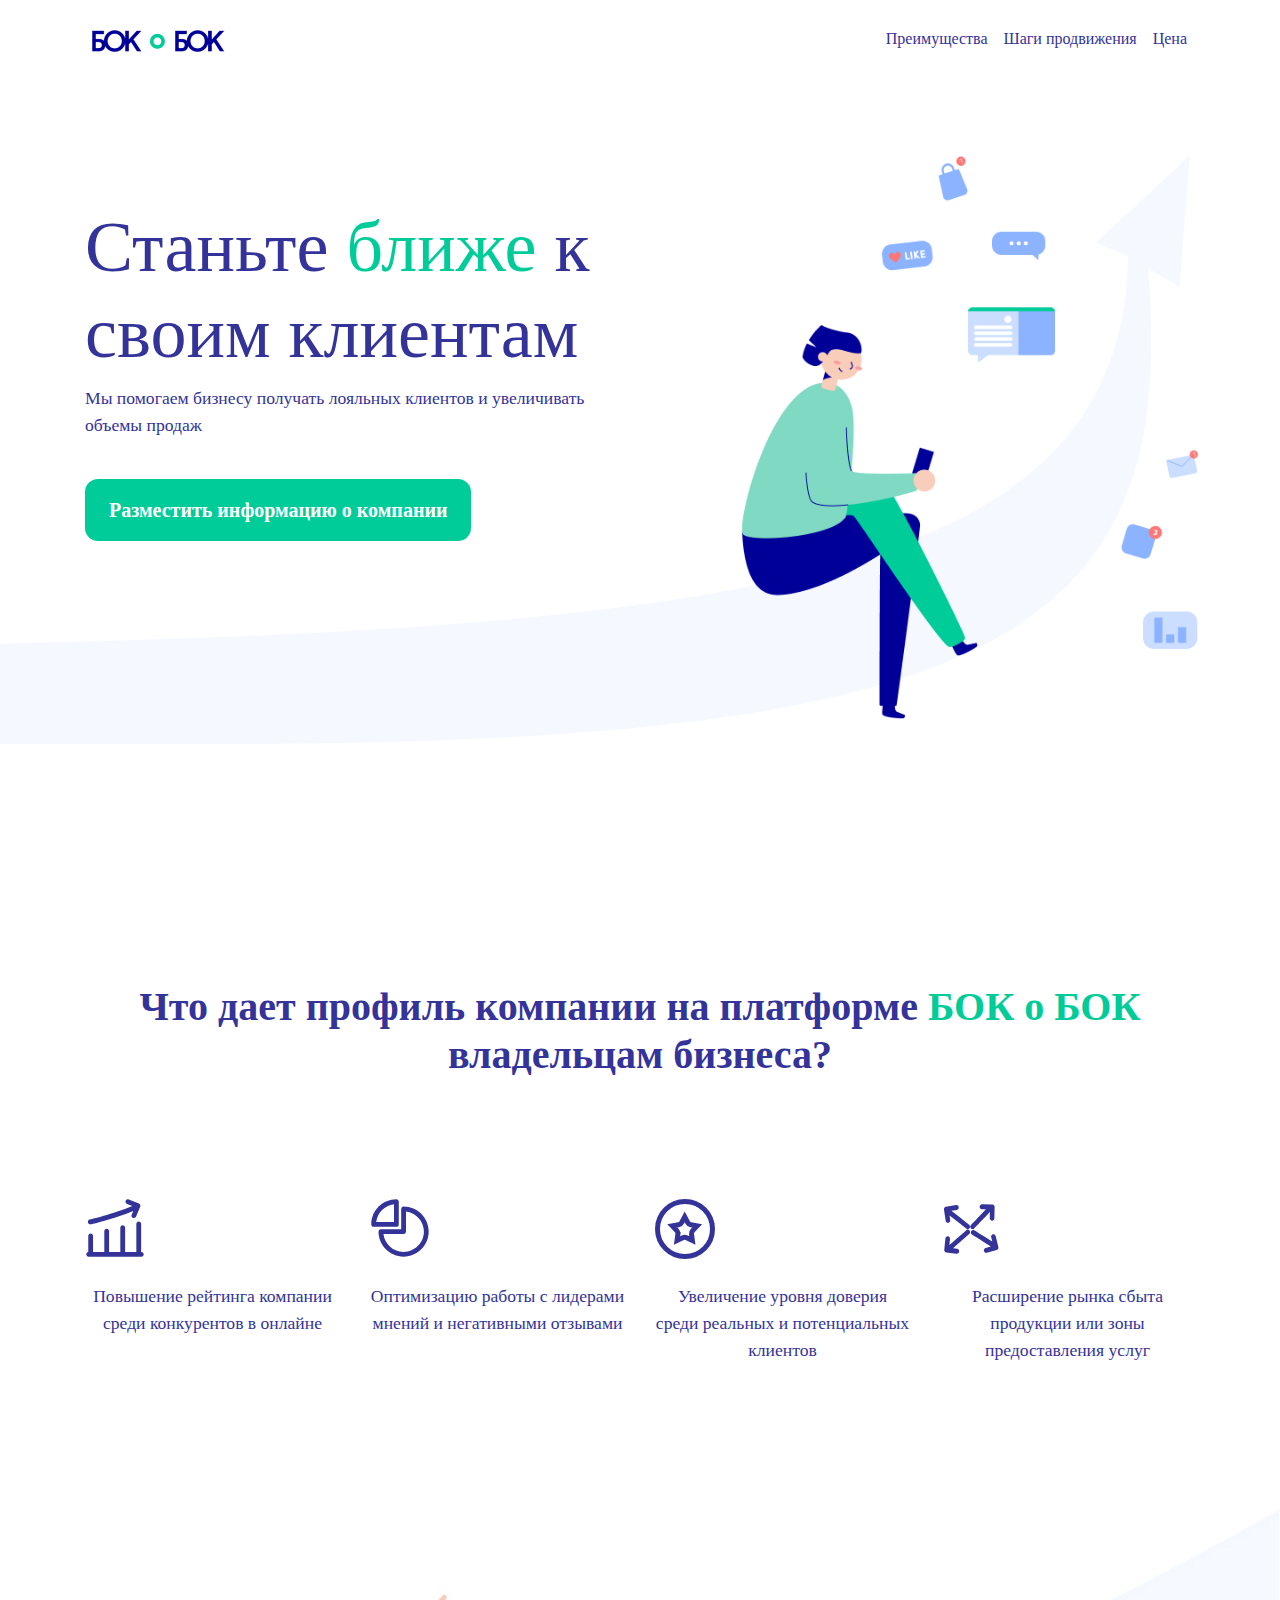
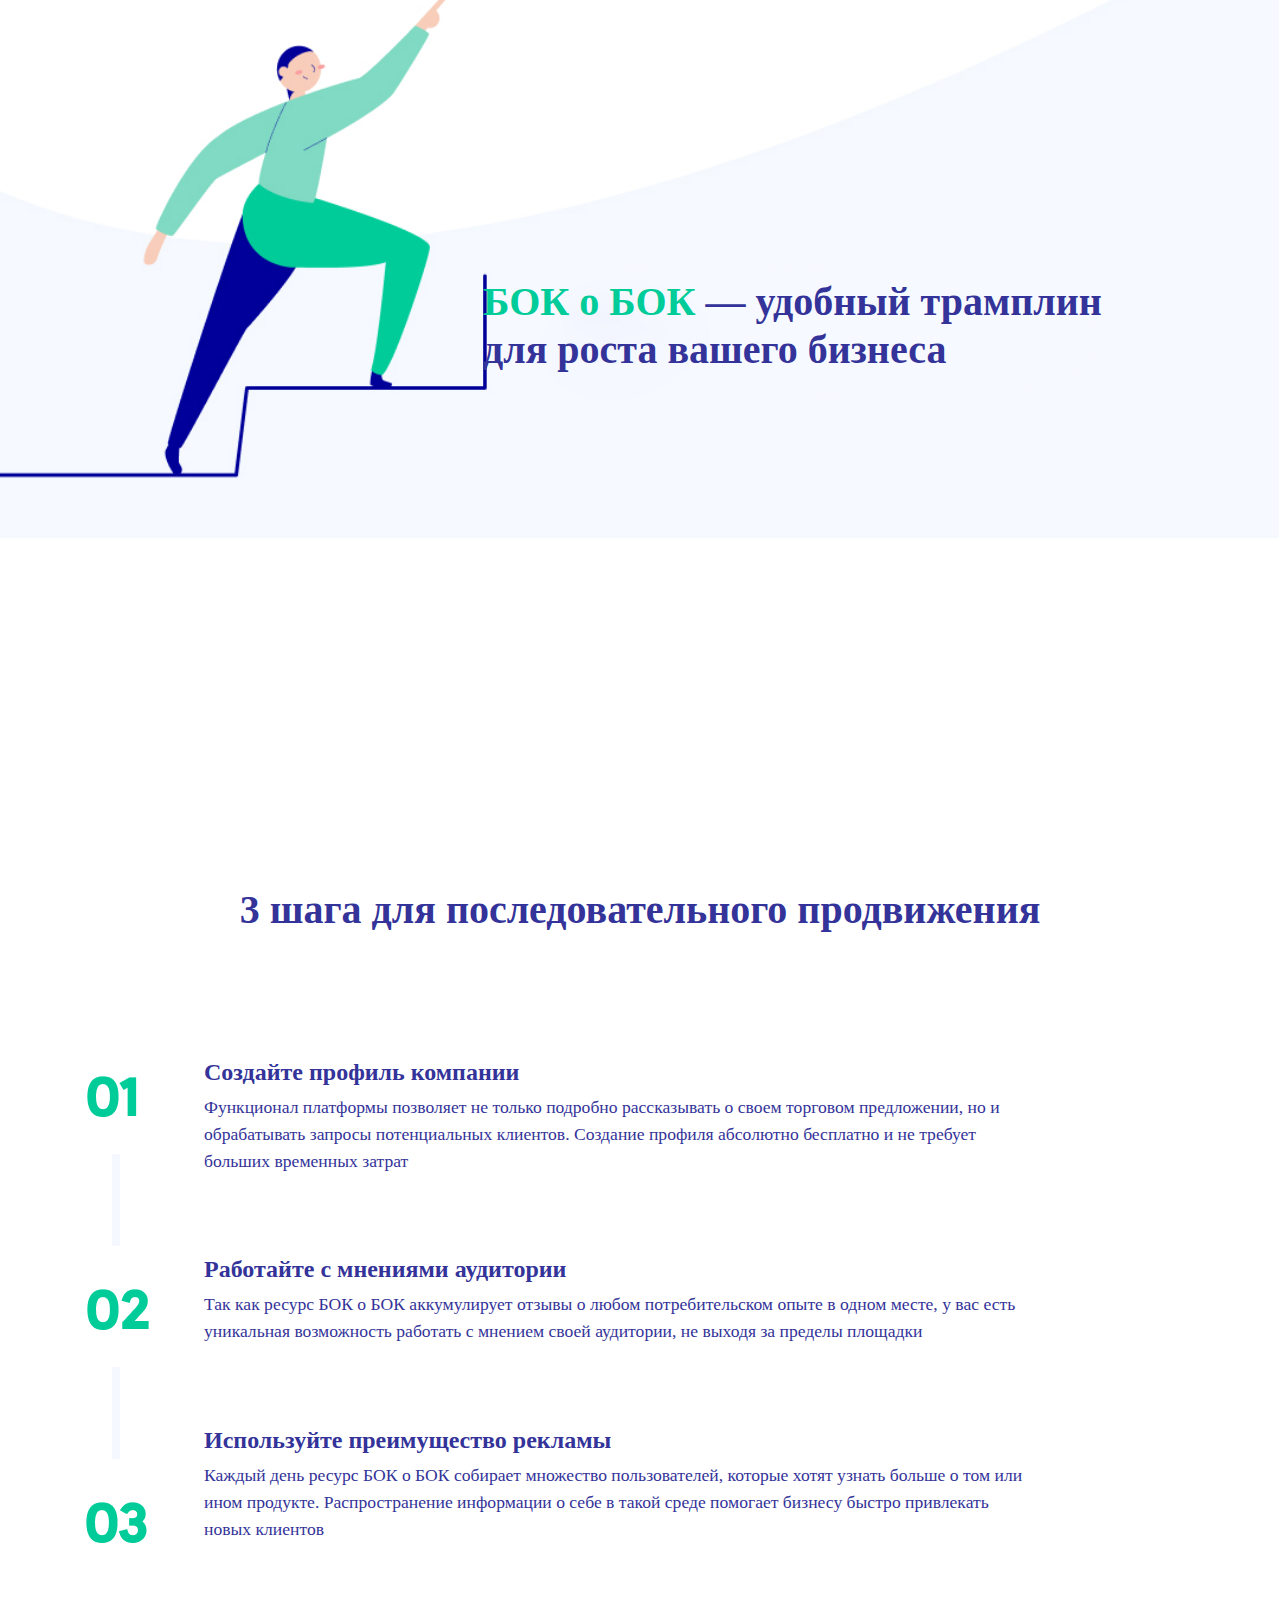
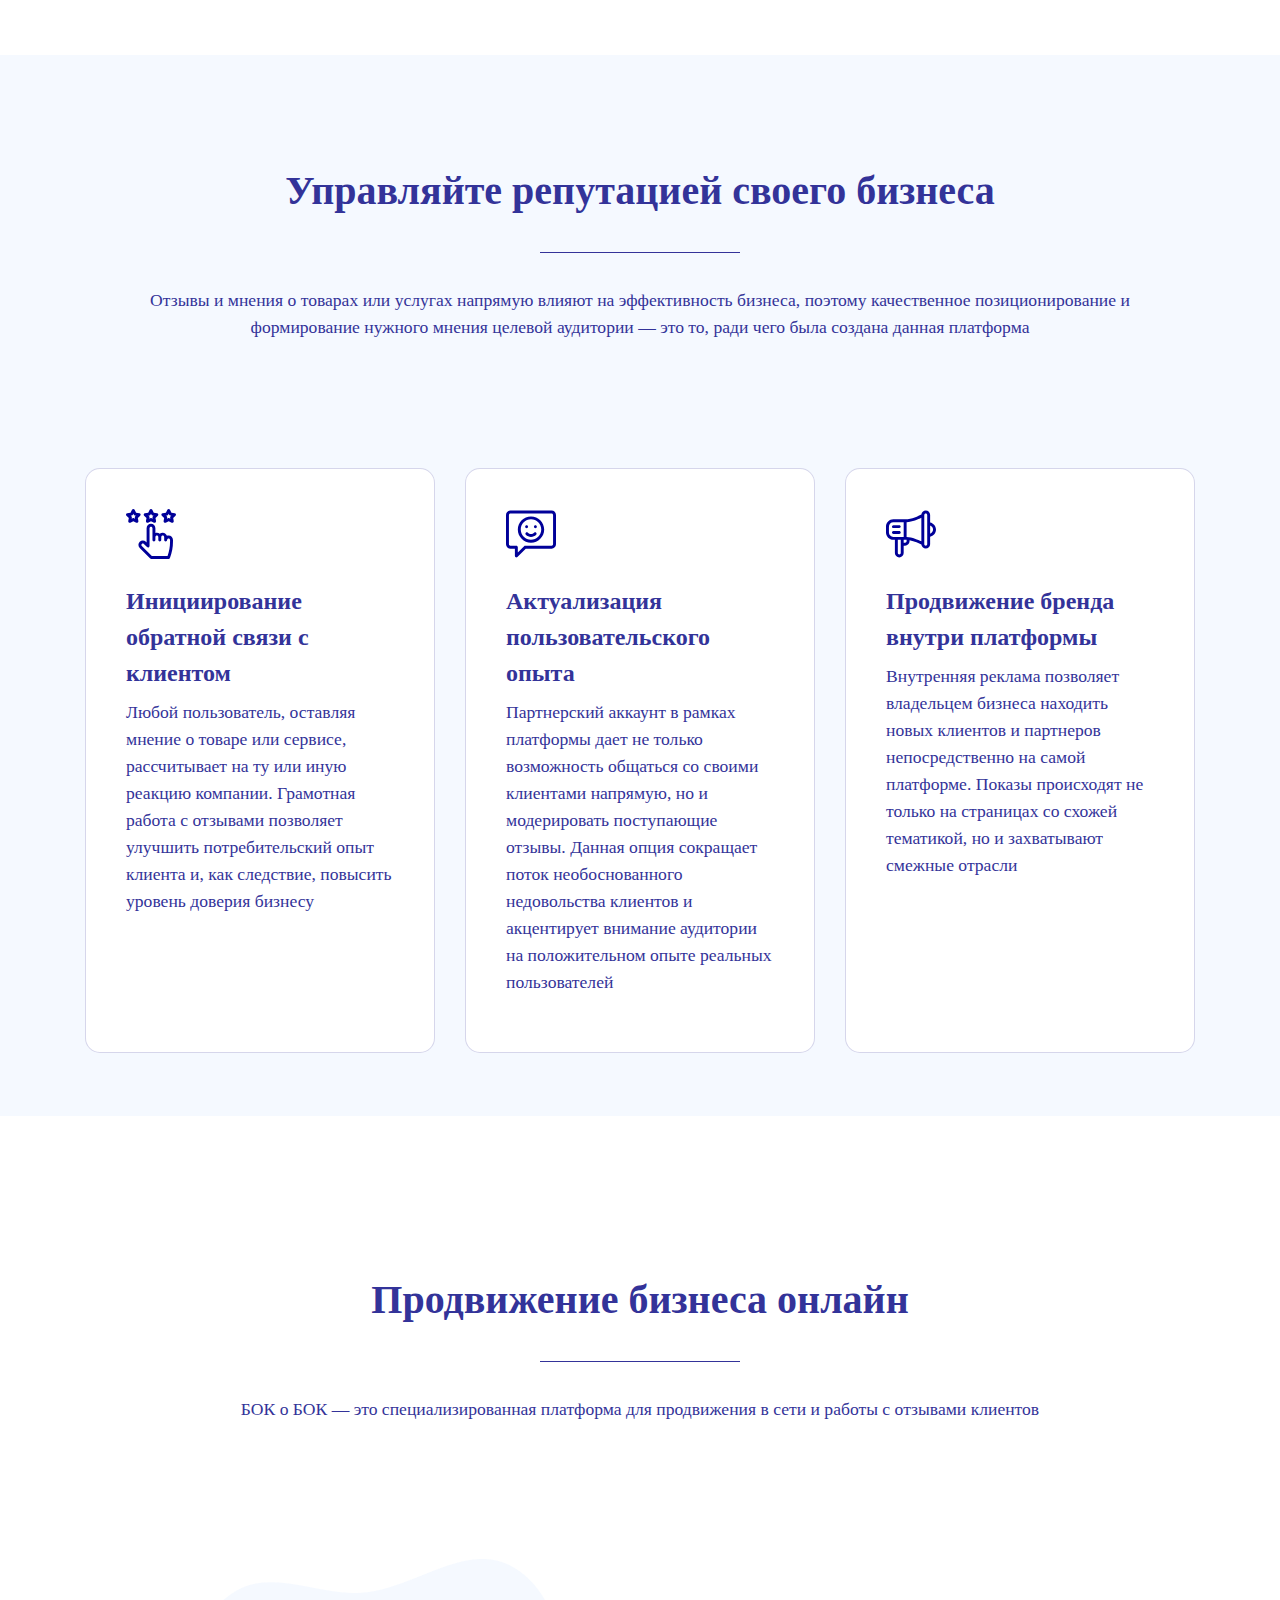
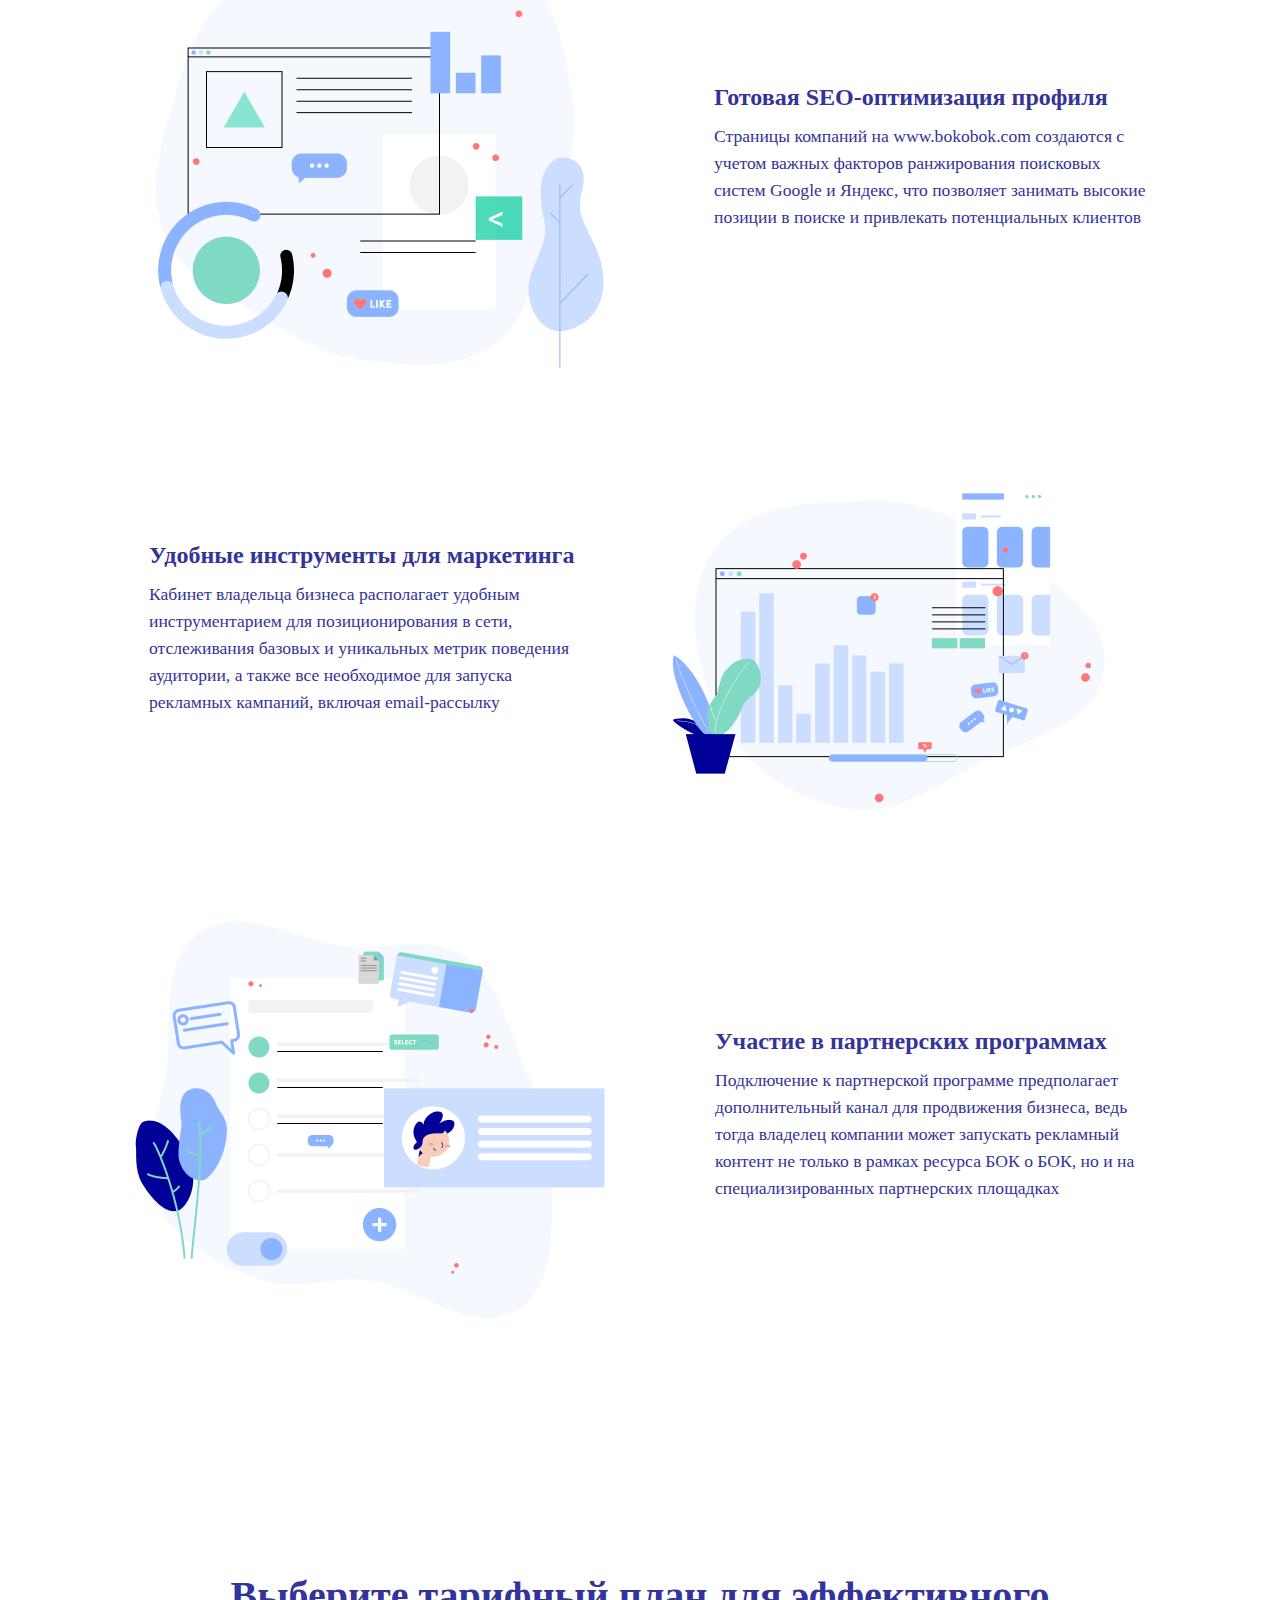
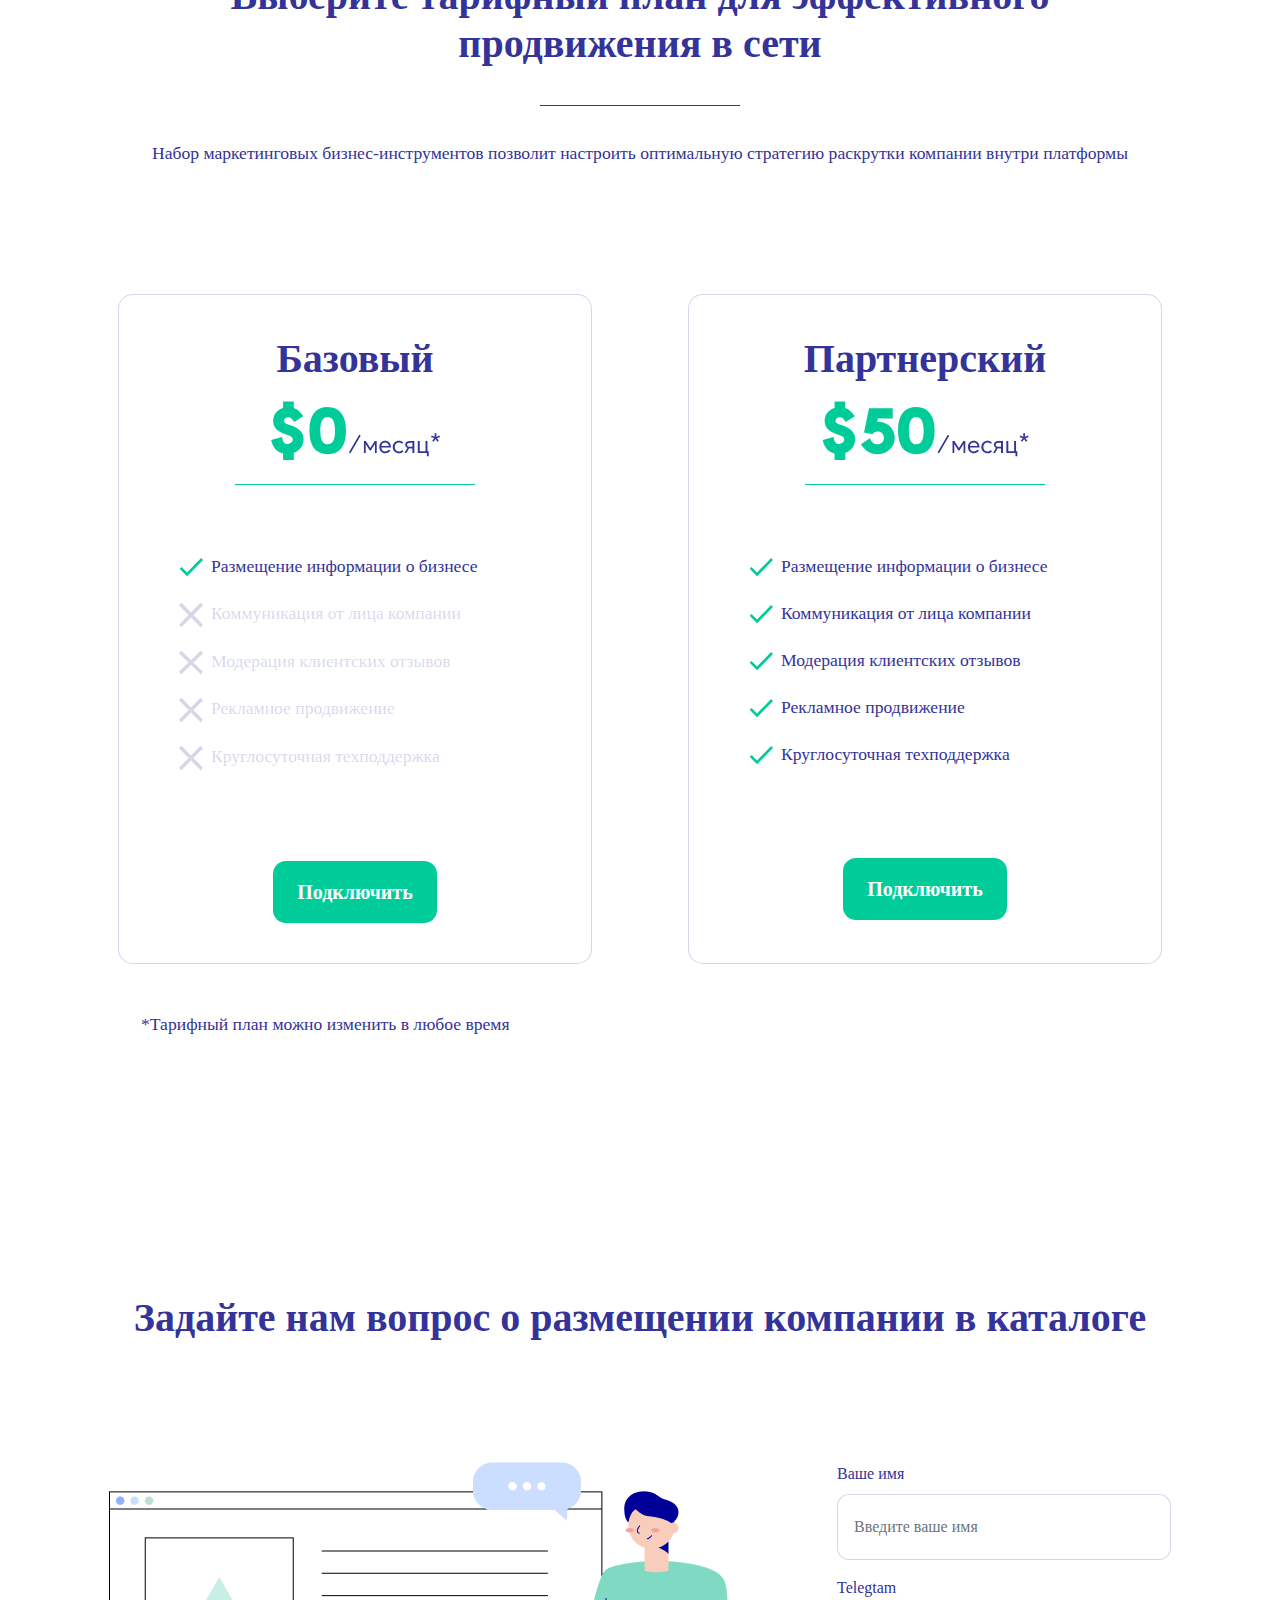
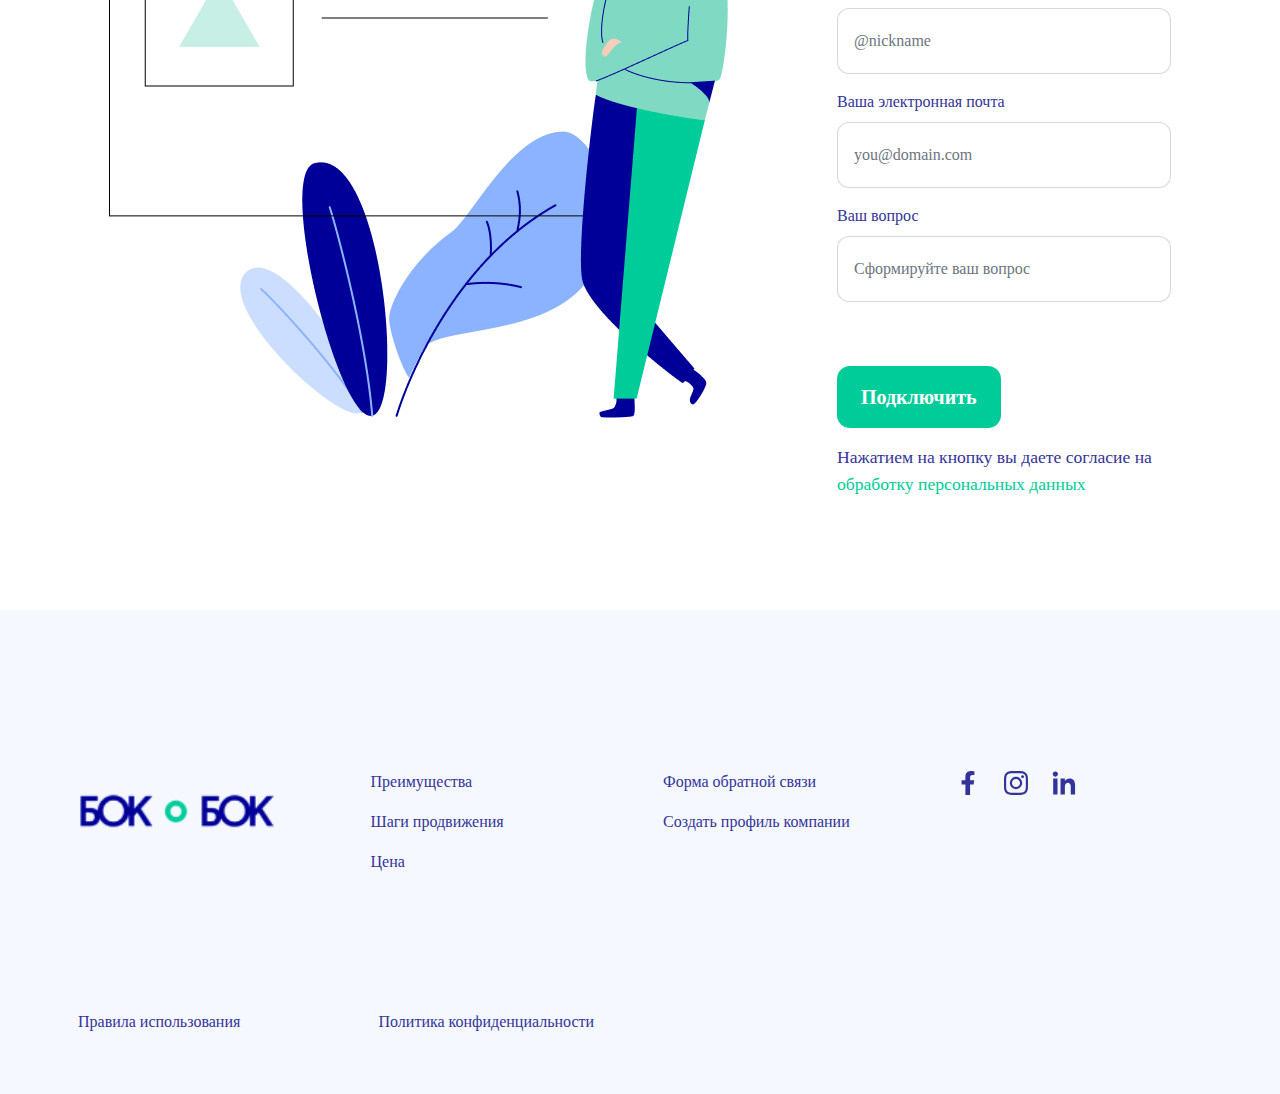
==== commit 7f336e24: "bag" ====
--- a/index.html
+++ b/index.html
@@ -69,7 +69,7 @@
 <!-- section 2-->
 <section class="section2 ">
 
-    <div class="text-left container ">
+    <div class="text-center container ">
         <div class="row">
             <div class="col-sm-12">
                 <h2 class="tex">Что дает профиль компании на платформе <span class="text-success">БОК о БОК</span>
